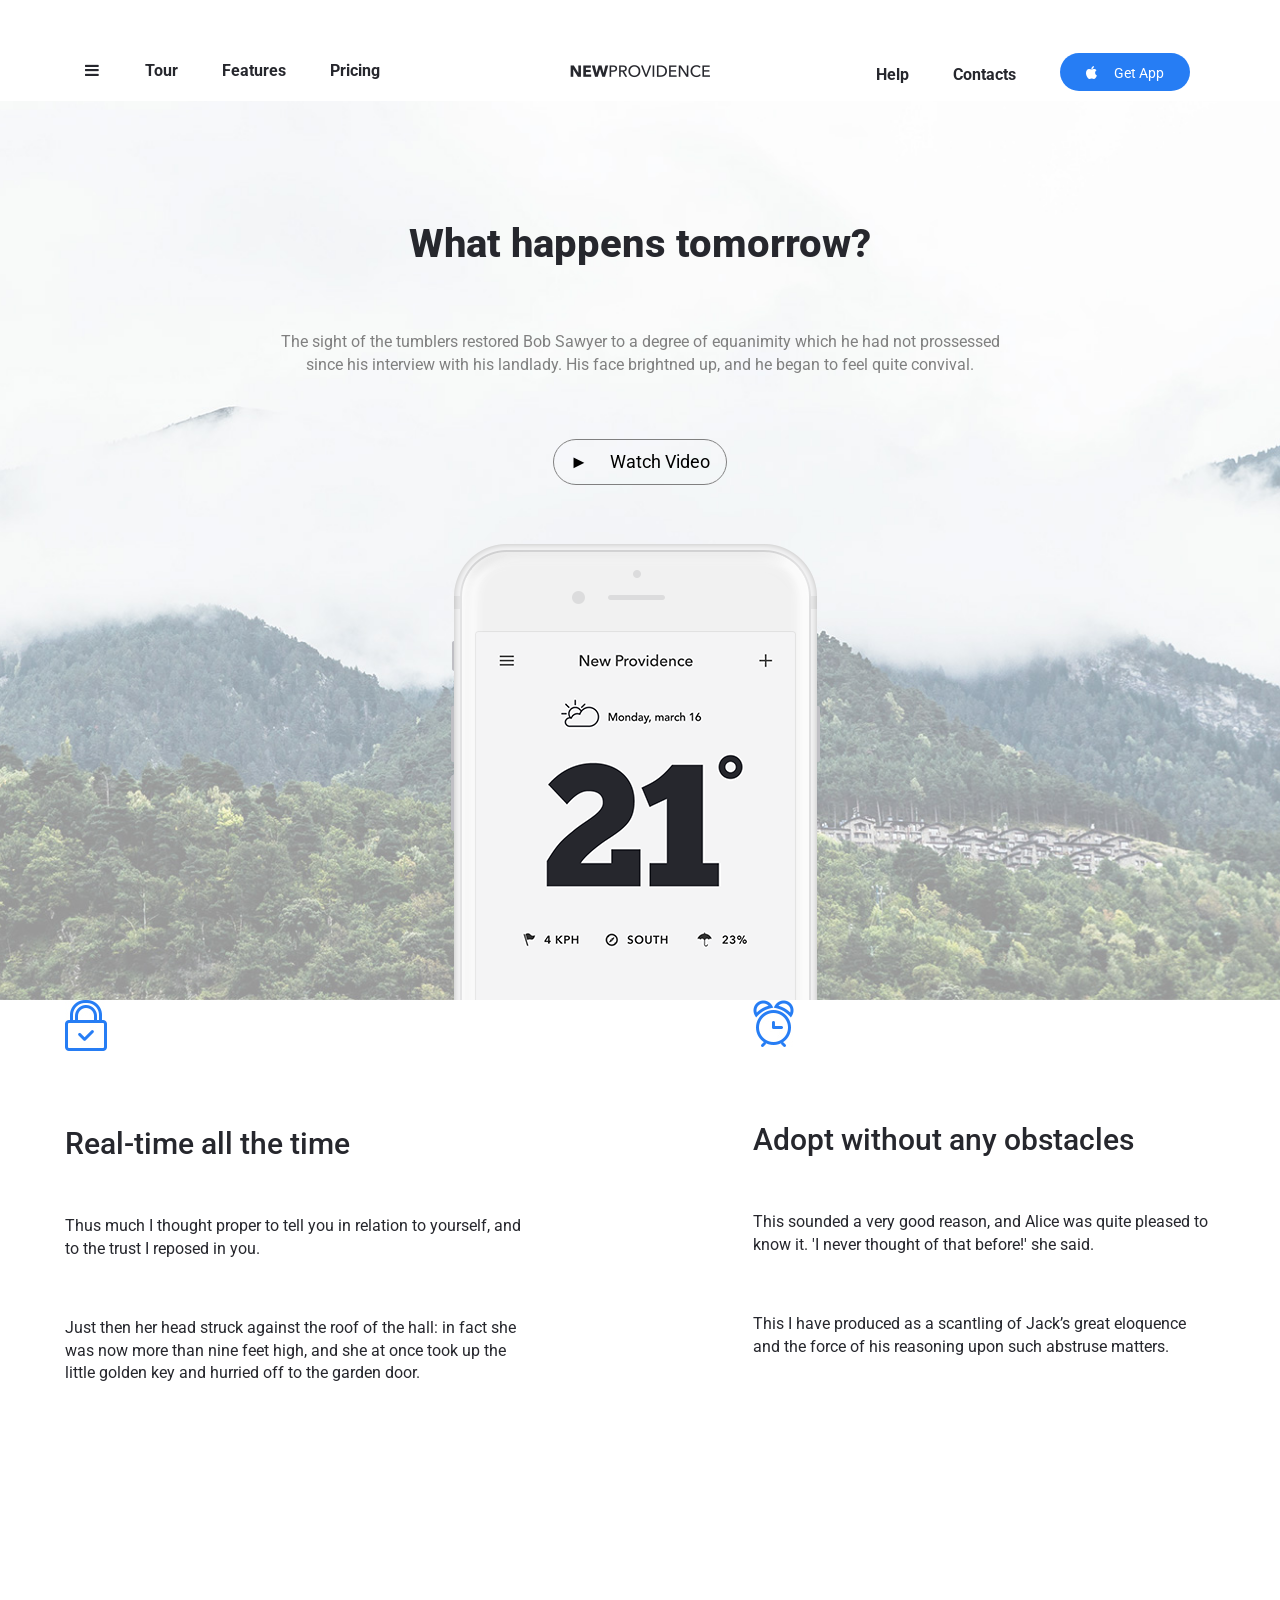
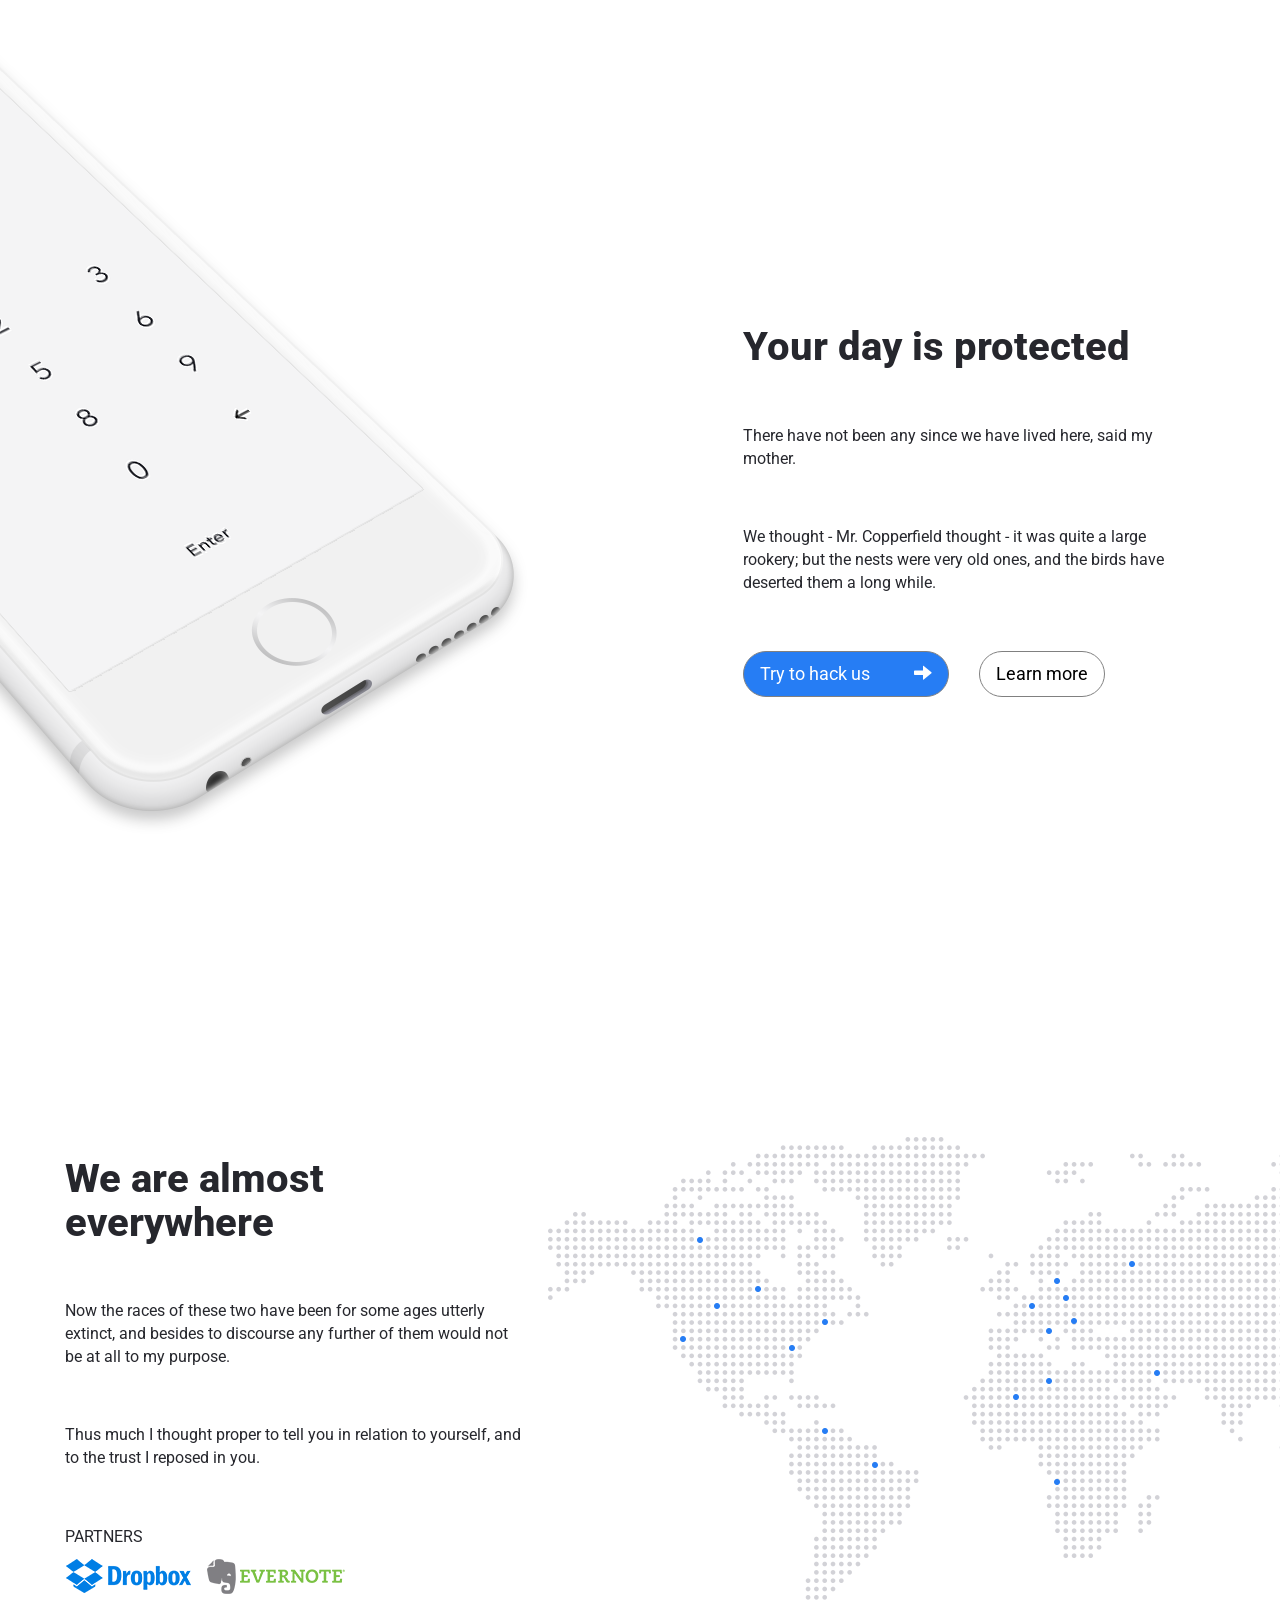
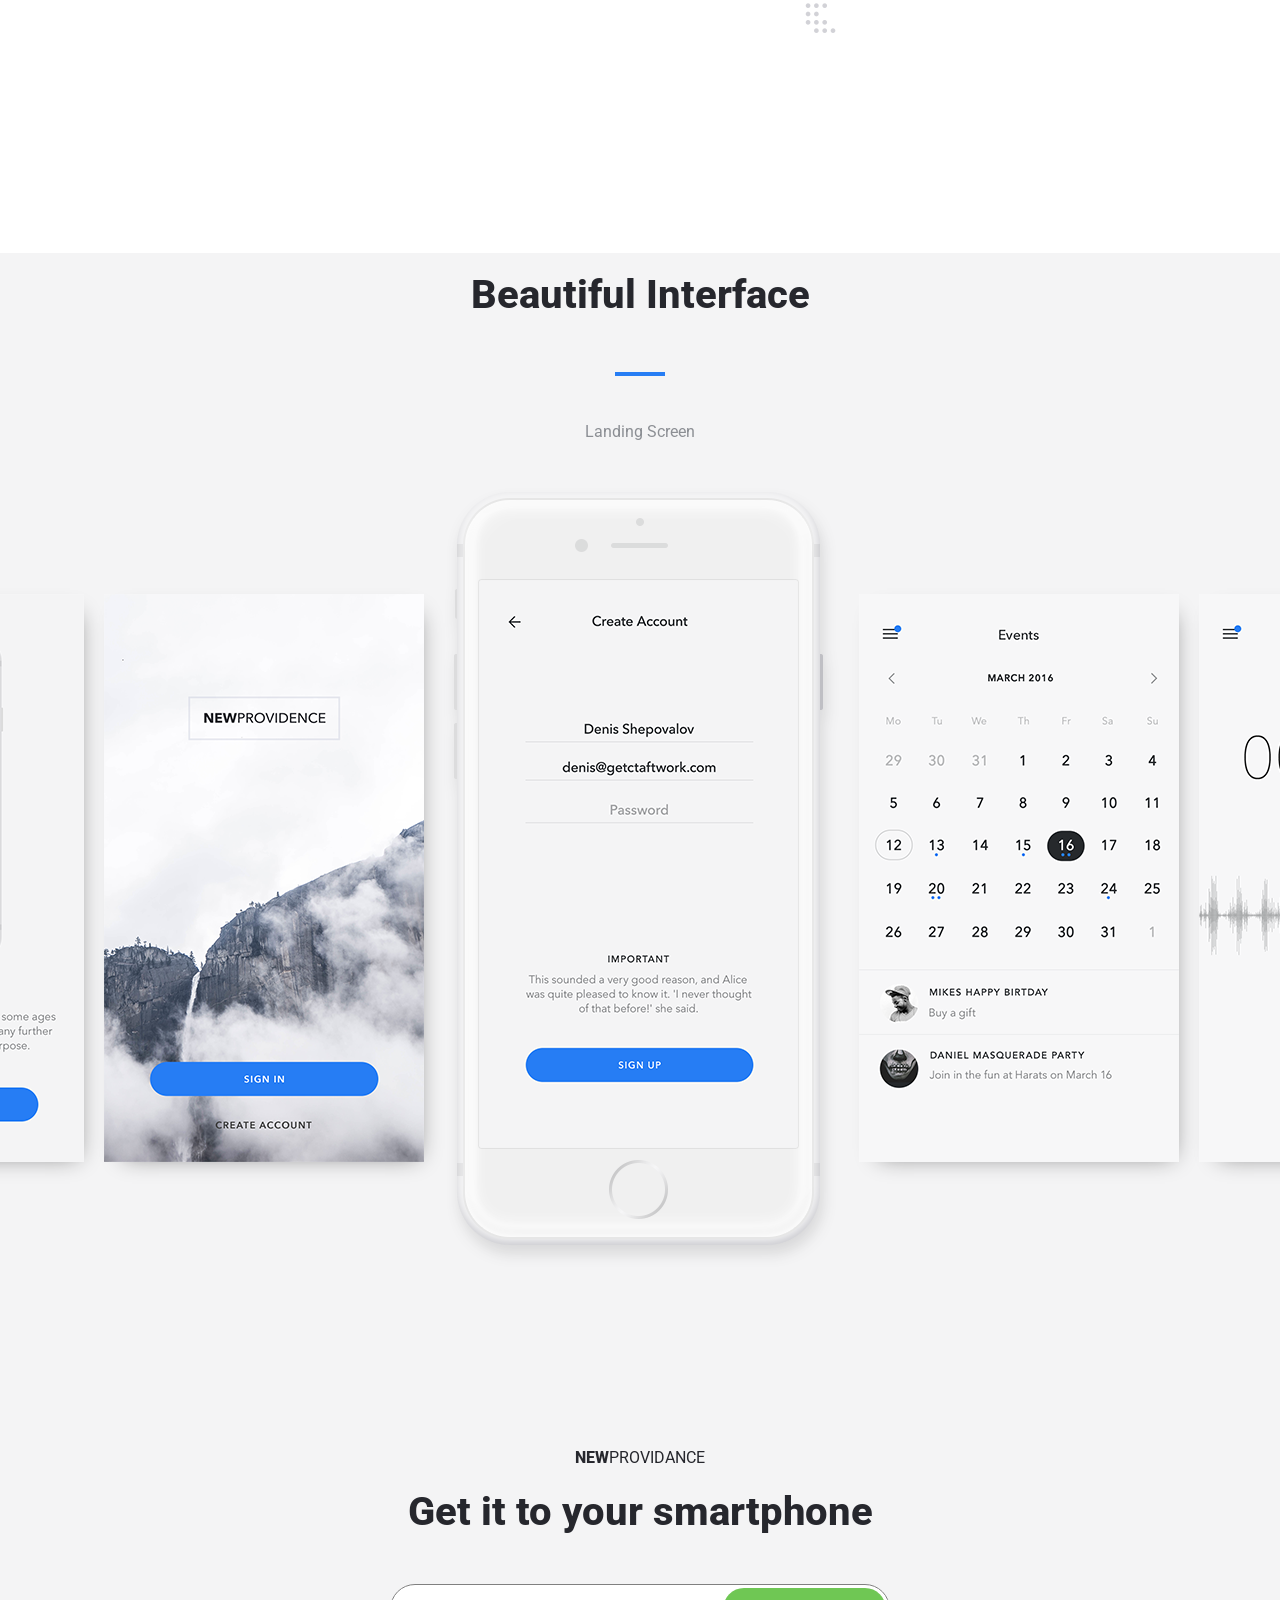
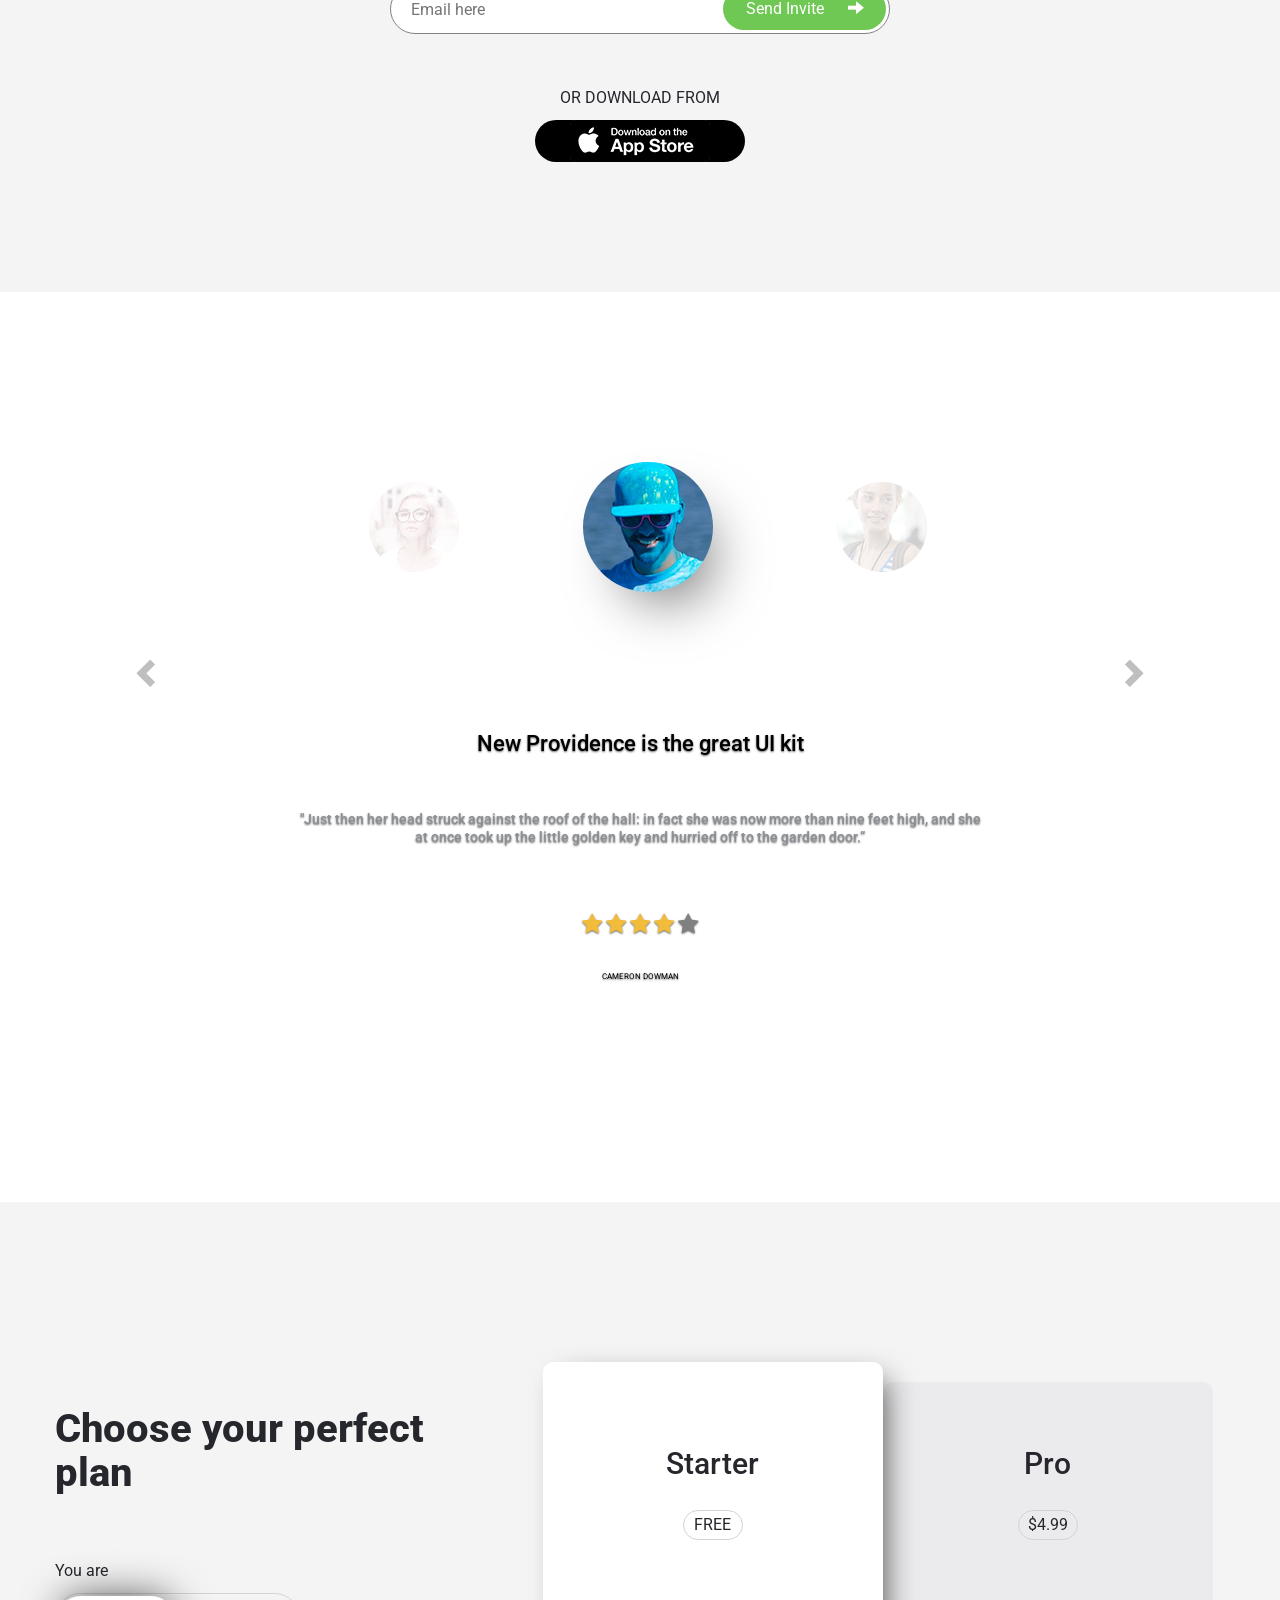
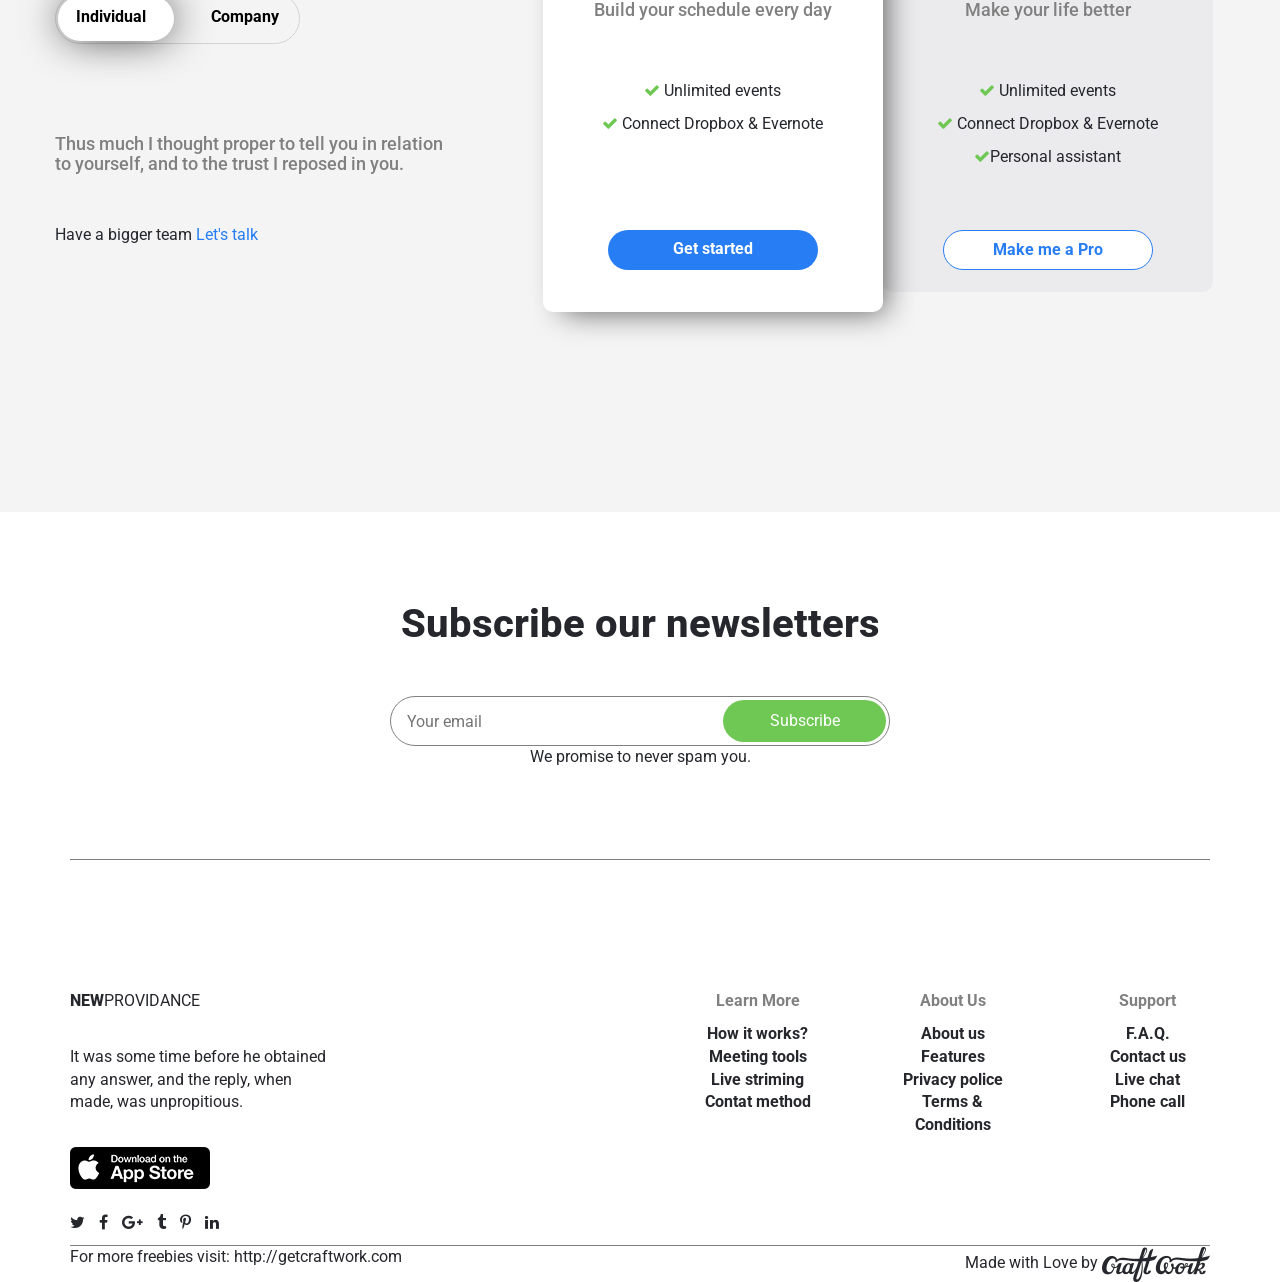
==== index.html @ 8283ca18 "new" ====
<!DOCTYPE html>
<html lang="en">
<head>
<meta charset="utf-8">
<meta http-equiv="X-UA-Compatible" content="IE=edge">
<meta name="viewport" content="width=device-width, initial-scale=1">
  <!-- The above 3 meta tags *must* come first in the head; any other head content must come *after* these tags -->

<title>New Providence</title>
<link href='https://fonts.googleapis.com/css?family=Roboto:400,300,700,500' rel='stylesheet' type='text/css'>

<link rel="stylesheet" href="fonts\font-awesome-4.7.0\css\font-awesome.min.css"> <!-- Font Awesome -->
<link rel="stylesheet" href="css/normalize.css"> <!-- CSS reset -->
<link rel="stylesheet" href="css/bootstrap.min.css"> <!-- Bootstrap Grid -->
<link rel="stylesheet" href="https://cdn.linearicons.com/free/1.0.0/icon-font.min.css">
<link rel="stylesheet" href="css/animate.min.css"><!-- Animate -->
<link rel="stylesheet" href="css/style.css"> <!-- Resource style -->
<link rel="stylesheet" href="css/magnific-popup.css"> <!-- Resource style -->
<script src="https://ajax.googleapis.com/ajax/libs/jquery/1.12.4/jquery.min.js"></script>
<script src="js/bootstrap.min.js"></script>
<script src="js/wow.min.js"></script>
<script>new WOW().init();</script>
<script src="js/jquery.sticky.js"></script>
<script>  $(window).scroll(function() {
        if ($(this).scrollTop() > 1){  
        $('nav').addClass("sticky");
        }
        else{
        $('nav').removeClass("sticky");
        }});
</script>
<script src="js/jquery.sticky.js"></script>
<script src="js/jquery.sticky.js"></script>
<script>
        $(document).ready(function(){
        $("#sticker").sticky({topSpacing:0});
        });
</script>
</head>
<style>
</style>
        
<body>
<nav class="navbar-fixed-top">
    <div class="container">
         <div class="row">
            <div class="col-xs-4 text-left" >
                  <ul class="list-inline text-left">   
                    <div class="checkbox"><input type="checkbox" id="hmt" class="hidden-menu-ticker">
                    <label class="btn-menu center center" for="hmt">
                        <a><i class="fa fa-bars" aria-hidden="true"></i></a>
                    </label> 
                    <ul class="hidden-menu">
                        <a href="#" class="logo_1"><img src="images/logo-white.png" alt="New Providence"></a>
                        <label class="btn-menu" for="hmt">
                            <i class="fa fa-times" aria-hidden="true"></i>   
                        </label>
                        <ul class="col-md-12 text-left">
                            <p><a href="#">Tour</a></p>
                            <p><a href="#">Features</a></p>
                            <p><a href="#">Pricing</a></p>
                            <p><a href="#">Help</a></p>
                            <p><a href="#">Contacts</a></p>
                            <p><a href="#" class="btn btn-blue"><i class="fa fa-apple"></i>&emsp; Get App</a></p>  
                        </ul>
                        <div class="slide_out_menu_footer">
                            <div class="more-info">
                                <ul class="col-md-12 text-left">
                                    <p>Made with love by <a href="http://getcraftwork.com">Craft Work</a></p>
                                    <p>Developed by <a href="http://ruibogasdesign.net/">Rui Bogas</a></p>
                                </ul>
                            </div>
                        </div>
                        <div class="socials"> 
                            <a href="#"><i class="fa fa-twitter"></i></a>
                            <a href="#"><i class="fa fa-facebook"></i></a>
                            <a href="#"><i class="fa fa-google-plus"></i></a>
                            <a href="#"><i class="fa fa-tumblr"></i></a>
                            <a href="#"><i class="fa fa-pinterest-p"></i></a>
                            <a href="#"><i class="fa fa-linkedin"></i></a>
                        </div>
                     </ul>
                    </div>
                     
                        <li> <a href="#" title="link">Tour</a></li>
                        <li> <a href="#" title="link">Features</a></li>
                        <li> <a href="#" title="link">Pricing</a></li>
                    </ul>
             </div>
            <div class="col-xs-4 text-center" >
                <li><a href="#" class="logo"><img src="images/logo.png" alt="New Providence"></a></li>
            </div>
            <div class="col-xs-4 text-right" >
                <ul class="list-inline text-right">
                    <li> <a href="#" title="link">Help</a></li>
                    <li> <a href="#" title="link">Contacts</a></li>
                    <li><a href="#" class="btn btn-blue center center"><i class="fa fa-apple"></i>&emsp; Get App</a></li>
                </ul>
            </div>
         </div>
    </div>
</nav>
    
<section id="section_1">
    <div class="container">
            <div class="col-md-8 col-md-offset-2 text-center">
                <div class="What wow fadeInUp" data-wow-delay="0.2s">
                    <h1>What happens tomorrow?</h1>
                </div>
                <div class="Sight wow fadeInUp" data-wow-delay="0.25s">
                    <p> The sight of the tumblers restored Bob Sawyer to a degree of equanimity which he had not prossessed since his interview with his landlady. His face brightned up, and he began to feel quite convival.</p>
                </div>
                <div class="button_1 wow fadeInUp" data-wow-delay="0.3s">
                    <a href="" class="btn btn-lg" > <span><i class="btn_1">&#9658;</i></span>&emsp; Watch Video</a>
                </div>
                <div class="col-md-12 list-inline text-center"><img src="images/header_iphone.png" alt="..." class="header_iphone wow fadeInUp"data-wow-delay="0.35s"></div>
            </div>
    </div>
</section>

<section id="section_2">
    <div class="container wow fadeInUp" data-wow-offset="200">
        <div class="row">
            <div class="col-md-5 list-inline text-left center">
                <p> <img src="images/Lock-Icon.jpg" alt="..." class="Lock-Icon"></p>
                <br><br>
                <h2>Real-time all the time</h2>
                <br><br>
                <p>Thus much I thought proper to tell you in relation to yourself, and to the trust I reposed in you.</p>
                <br><br>
                <p>Just then her head struck against the roof of the hall: in fact she was now more than nine feet high, and she at once took up the little golden key and hurried off to the garden door.</p>
            </div>
            <div class="col-md-1 list-inline center"></div>
            <div class ="col-md-5 list-inline text-left pull-right">
                <p> <img src="images/Clock-Icon.jpg" alt="..." class="Clock-Icon"></p>
                <br><br>
                <h2>Adopt without any obstacles</h2>
                <br><br>
                <p>This sounded a very good reason, and Alice was quite pleased to know it. 'I never thought of that before!' she said. </p>
                <br><br>
                <p>This I have produced as a scantling of Jack’s great eloquence and the force of his reasoning upon such abstruse matters.</p>
            </div>
        </div>
    </div>
 </section>               
                
<section id="section_3">
    <div class="container">
        <div class="row">
            <div class="col-md-7 list-inline text-left center"><img src="images/iphone-feature.png" alt="..." class="iphone-feature wow fadeInLeft" data-wow-delay="0.1s" data-wow-offset="500"></div>
            <div class="col-md-5 list-inline text-left center">
                <div class="iphone-feature_wrap">
                    <h1>Your day is protected</h1>
                    <br><br>
                    <p>There have not been any since we have lived here, said my mother.</p>
                    <br><br>
                    <p>We thought - Mr. Copperfield thought - it was quite a large rookery; but the nests were very old ones, and the birds have deserted them a long while.</p>
                    <br><br>
                    <div class="button_2">
                    <a href="" class="btn btn-primary btn-lg" > Try to hack us &emsp;&emsp; <span><i class="glyphicon glyphicon-arrow-right"></i></span></a>   
                    </div>
                    <div class="button_3">
                    <a href="" class="btn btn-lg center center">Learn more</a>   
                    </div>
                </div>
            </div>
        </div>
    </div>
</section>

<section id="section_4">
    <div class="container"> 
        <div class="row">
            <div class="col-md-5 list-inline text-left center">
                <div class="map-feature_wrap">
                    <h1>We are almost everywhere</h1>
                    <br><br>
                    <p>Now the races of these two have been for some ages utterly extinct, and besides to discourse any further of them would not be at all to my purpose. </p>
                    <br><br>
                    <p>Thus much I thought proper to tell you in relation to yourself, and to the trust I reposed in you.</p>
                    <br><br>
                    <div id="PARTNERS"><p>PARTNERS</p>
                        <div class="col-md-4 list-inline "><img src="images/dropbox.png" alt="..." class="dropbox"></div>
                        <div class="col-md-4 list-inline "><img src="images/evernote.png" alt="..." class="evernote"></div>
                    </div>
                </div>
            </div>
            <div class="col-md-7 list-inline">
                <img src="images/map.png" alt="..." class="map wow fadeInRight" data-wow-delay="0.1s" data-wow-offset="300">
            </div>
        </div>
     </div>   
</section> 

<section id="section_5">
    <div class="container">
        <div class="row">
        <div class="iphone-screens">
            <div class="row">
                <div class="col-md-12 text-center"><h1><span id="Beautiful_Interface">Beautiful Interface</span></h1></div>
            </div>
            <div id="line"></div>
            <p id="Landing_Screen">Landing Screen</p>
        </div>    
        <div class="image-list wow fadeIn">
            <ul class="list-inline pull center">
                <li><img src="images/interface/img-1.png" alt="..." class="img-1"><li>
                <li><img src="images/interface/img-2.png" alt="..." class="img-2"><li>
                <li><img src="images/interface/main-img.png" alt="..." class="main-img"><li>
                <li><img src="images/interface/img-3.png" alt="..." class="img-3"><li>
                <li><img src="images/interface/img-4.png" alt="..." class="img-4"><li>
           </ul>
        </div>    
        <div class="Ready_to_buy">
            <div><p><span id="NEW">NEW</span>PROVIDANCE</p></div>
            <div><h1>Get it to your smartphone</h1></div>
            <div class="button_6"> 
                <form action="">
                    <input type="email" class="button_4" placeholder="&emsp; Email here">
                    <button type="submit" class="button_5">Send Invite &emsp; <i class="glyphicon glyphicon-arrow-right"></i></button>
                </form>
            </div>
        </div>
        <div class="Ready_to_buy_2">
            <div><p><span id="OR_DOWNLOAD_FROM">OR DOWNLOAD FROM</span></p></div>
            <div class="app-store-download">
                <a href="" ><img src="images/app-store-download.png" alt="..."></a>
            </div>
        </div>
        </div>
    </div>
</section>
 
<section id="section_6">
    <div class="container">
            <div class="row"> 
                <div class="col-md-12">
                    <div id="myCarousel" class="carousel slide" data-interval="10000000" data-ride="carousel">
                          <!-- Индикаторы для карусели -->
                            <ul class="carousel-indicators list-inline">
                            <!-- Перейти к 0 слайду карусели с помощью соответствующего индекса data-slide-to="0" -->
                                <img src="images/user1.jpg" data-target="#myCarousel" data-slide-to="0" class="slide_0">
                                <img src="images/user2.jpg" data-target="#myCarousel" data-slide-to="1" class="active slide_1">
                                <img src="images/user3.jpg" data-target="#myCarousel" data-slide-to="2" class="slide_2">
                            </ul>   
                        <!-- Слайды карусели -->
                        <div class="carousel-inner">
                            <!-- Слайды создаются с помощью контейнера с классом item, внутри которого помещается содержимое слайда -->
                            <div class="item">
                              <div class="carousel-caption">
                                    <h2>New Providence is the great UI kit</h2>  
                                    <h3>"Just then her head struck against the roof of the hall: in fact she was now more than nine feet high, and she at once took up the little golden key and hurried off to the garden door.”</h3>
                                     <div class="rating-wrapper">
                                            <i class="fa fa-star gold-star"></i>
                                            <i class="fa fa-star gold-star"></i>
                                            <i class="fa fa-star gold-star"></i>
                                            <i class="fa fa-star"></i>
                                            <i class="fa fa-star"></i>
                                    </div>  
                                    <p>ELIZABET TEYLOR</p>
                              </div>
                            </div>
                        
                            <!-- Слайд №2 -->
                        <div class="active item">
                            <div class="carousel-caption">
                                <h2>New Providence is the great UI kit</h2>  
                                <h3>"Just then her head struck against the roof of the hall: in fact she was now more than nine feet high, and she at once took up the little golden key and hurried off to the garden door.”</h3>
                                <div class="rating-wrapper">
                                        <i class="fa fa-star gold-star"></i>
                                        <i class="fa fa-star gold-star"></i>
                                        <i class="fa fa-star gold-star"></i>
                                        <i class="fa fa-star gold-star"></i>
                                        <i class="fa fa-star"></i>
                                </div>
                              <p>CAMERON DOWMAN</p>
                            </div>
                        </div>
                            <!-- Слайд №3 -->
                        <div class="item">
                           <div class="carousel-caption">
                                <h2>New Providence is the great UI kit</h2>  
                                <h3>"Just then her head struck against the roof of the hall: in fact she was now more than nine feet high, and she at once took up the little golden key and hurried off to the garden door.”</h3>
                                <div class="rating-wrapper">
                                        <i class="fa fa-star gold-star"></i>
                                        <i class="fa fa-star gold-star"></i>
                                        <i class="fa fa-star gold-star"></i>
                                        <i class="fa fa-star gold-star"></i>
                                        <i class="fa fa-star gold-star"></i>
                                </div>
                                <p>VALENTINA SEMERENKO</p>
                              </div>
                          </div>
                    </div>
            </div>
  <!-- Навигация для карусели -->
  <!-- Кнопка, осуществляющая переход на предыдущий слайд с помощью атрибута data-slide="prev" -->
  <a class="carousel-control left" href="#myCarousel" data-slide="prev">
    <span class="glyphicon glyphicon-chevron-left"></span>
  </a>
  <!-- Кнопка, осуществляющая переход на следующий слайд с помощью атрибута data-slide="next" -->
  <a class="carousel-control right" href="#myCarousel" data-slide="next">
    <span class="glyphicon glyphicon-chevron-right"></span>
  </a>
                </div>  
            </div>
        </div>
</section>

<section id="section_7">
    <div class="container">
        <div class="row">
            <div class="col-md-4 text-left">
                <div class="Choose">
                <h1>Choose your perfect plan</h1>
            </div>
            <p>You are</p>   
            <div class="vsepole">            
                <input type="checkbox" id="payt2"/>
                <label for="payt2">
                    <div class="Individual">Individual</div>
                    <div class="Company">Company</div>
                </label>
            </div>
            <div class="Thus">
                <h4>Thus much I thought proper to tell you in relation to yourself, and to the trust I reposed in you.</h4>
            </div>
                <p>Have a bigger team <a href="http://getcraftwork.com"><span id="talk">Let's talk</span></a></p> 
            
        </div>
        
        <div class="col-md-4 col-md-offset-1 text-center">
            <div class="Starter">
                <h2>Starter</h2>
                <div class="button_free"><p>FREE</p></div>
                <div class="Build"><h4>Build your schedule every day</h4></div>
                <div class="Events">
                    <p ><span class="lock"><i class="fa fa-check" aria-hidden="true"></i></span>   Unlimited events</p>
                    <p ><span class="lock"><i class="fa fa-check" aria-hidden="true"></i></span>  Connect Dropbox & Evernote</p>
                </div>
                <div class="btn_starter">
                   <a href="">Get started</a>
                </div>
            </div>
        </div>
        <div class="col-md-3 text-center">
            <div class="Pro">
                <h2>Pro</h2>
                <div class="button_free"><p>$4.99</p></div>
                <div class="Build"><h4>Make your life better</h4></div>
                <div class="Events">
                    <p ><span class="lock"><i class="fa fa-check" aria-hidden="true"></i></span>   Unlimited events</p>
                    <p ><span class="lock"><i class="fa fa-check" aria-hidden="true"></i></span>  Connect Dropbox & Evernote</p>
                    <p ><span class="lock"><i class="fa fa-check" aria-hidden="true"></i></span>Personal assistant</p>
                 </div>
                <div class="btn_pro">
                    <a href="">Make me a Pro</a>
                </div>
            </div>
        </div>       
    </div> 
    </div>                               
</section>
    
<section id="section_8">
    <div class="container">
           <div class="Subscribe">
                <h1>Subscribe our newsletters</h1>
            <div class="button_6"> 
                 <form action="">
                        <input type="email" class="button_4" placeholder="    Your email">
                        <button type="submit" class="button_5">Subscribe</button>
                     <div><p>We promise to never spam you.</p></div>
                 </form>
            </div>

            </div>
    </div>
</section>
    
<footer class="footer">
    <div class="container">
        <div class="container_footer_1">
            <div class="row">
                <div class="col-md-3 text-left">
                        <div><p><span id="NEW">NEW</span>PROVIDANCE</p></div><br>
                        <div><p>It was some time before he obtained any answer, and the reply, when made, was unpropitious.</p></div><br>
                        <div class="app-store-download_2">
                        <a href="" ><img src="images/app-store-download.png" alt="..."></a></div><br>
                    <ul class="list-inline">
                        <li><a href="https://twitter.com/?lang=uk"><i class="fa fa-twitter"></i></a></li>
                        <li><a href="https://uk-ua.facebook.com/login/"><i class="fa fa-facebook"></i></a></li>
                        <li><a href="https://plus.google.com/collections/featured?hl=uk"><i class="fa fa-google-plus"></i></a></li>
                        <li><a href="https://www.tumblr.com/login"><i class="fa fa-tumblr"></i></a></li>
                        <li><a href="https://ru.pinterest.com/"><i class="fa fa-pinterest-p"></i></a></li>
                        <li><a href="https://www.linkedin.com/"><i class="fa fa-linkedin"></i></a></li>
                    </ul>
                </div>
                <div class="col-md-3"> 
                </div>
                <div class="col-md-2">
                     <ul>
                        <li><p class="title">Learn More</p></li>
                        <li><a href="#">How it works?</a></li>
                        <li><a href="#">Meeting tools</a></li>
                        <li><a href="#">Live striming</a></li>
                        <li><a href="#">Contat method</a></li>
                      </ul>
                </div>
                    <div class="col-md-2"> 
                     <ul>
                        <li><p class="title">About Us</p></li>
                        <li><a href="#">About us</a></li>
                        <li><a href="#">Features</a></li>
                        <li><a href="#">Privacy police</a></li>
                        <li><a href="#">Terms & Conditions</a></li>
                      </ul>
                    </div>
                <div class="col-md-2"> 
                    <ul>
                        <li><p class="title">Support</p></li>
                        <li><a href="#">F.A.Q.</a></li>
                        <li><a href="#">Contact us</a></li>
                        <li><a href="#">Live chat</a></li>
                        <li><a href="#">Phone call</a></li>
                    </ul>
                </div>
                   
            </div>
        </div>
        </div>
    <div class="container">
        <div class="container_footer">
            <div class="row">
                    <div class="col-md-6 text-left">
                        <div class="more-info">
                            For more freebies visit: <a href="http://getcraftwork.com">http://getcraftwork.com</a>
                        </div>
                    </div>
            <div class="col-md-6 text-right">
                <div class="made-by">Made with Love by <a href="http://getcraftwork.com" target="_blank"><img src="images/craftwork.png" alt=""></a></div>
            </div>
            </div>
        </div>
   </div>
</footer>
</body>
---- css/style.css ----
body {
    font-size: 16px;
    color: #26272D;
    font-family: 'Roboto', sans-serif;
    -webkit-font-smoothing: antialiased;
    text-align: center;
    vertical-align: center;
    word-wrap:break-word;}


a {
    text-decoration: none;
    color:#26272D;}

a:hover{
    text-decoration: none;
    color:#267DF4;}


ul {
    list-style-type: none;
    float:none;
    font-weight: 900;
    color:grey;}

li {
    list-style-type: none;
    float:none;
    font-weight: 700;
    color:grey;}



h1{
    font-size: 40px;
    font-weight: 800;
}


                /*start navbar-fixed-top*/
.navbar-fixed-top{
    padding-top: 60px;
    height: auto;
    margin: 0 auto;
    color:grey;
    background-color:white;
    -webkit-transition: all 0.3s ease;
    transition: all 0.3s ease;}

.navbar-fixed-top.sticky{
    background-color:white;
    padding-top: 35px;
    position:fixed;
    height: auto;
    margin: 0 auto;
    -webkit-box-shadow: 1px 9px 15px -9px rgba(0,0,0,0.63);
    -moz-box-shadow: 1px 9px 15px -9px rgba(0,0,0,0.63);
    box-shadow: 1px 9px 15px -9px rgba(0,0,0,0.63);}

.navbar-toggle {
    width: 100%;
    }

.hidden-menu {
    display: block;
    position: fixed;
    padding-top: 50px;
    padding-left: 10px;
    box-sizing: border-box;
    width: 300px;
    background-color: black;
    height: 100%;
    top: 0;
    left: -300px;
    transition: left 1s;
    z-index: 2;
    overflow: auto;
}
.socials a{
    color: white;
    padding:10px;
}

.socials a:hover{
    color: #267DF4;
}

.hidden-menu li,p a{
    color: white;
}

.hidden-menu li,p a:hover{
    color: #267DF4;
}

.logo_1 {
    margin-right: 70px;
    margin-left: 15px;
}

.hidden-menu .btn-blue{
    color: white;
    margin-top:10px;
}

.hidden-menu .btn-blue:hover{
    color: white;
}

.hidden-menu .btn-menu {
    padding-bottom:40px;
    background-color: black;
}

.hidden-menu .btn-menu i {
    color:white;
}
.hidden-menu .btn-menu i:hover {
    color:#267DF4;
}

.hidden-menu-ticker {
    display: none;}

.hidden-menu-ticker:checked ~ .hidden-menu {
    left: 0px;
}

.btn-blue{
    position: relative;
    padding-top: 9px;
    margin-top: -7px;
    width: 130px;
    height: 38px;
    border-radius: 100px;
    background-color:#267DF4;
    color:white;}


.btn-blue:visited {
   color:white;
}


.btn-blue:hover {
   color:white;
}


.more-info ul{
    color:white;
}
.more-info ul a{
    color:#267DF4;
}
.more-info ul a:hover{
    color: #23527C;
}


.more-info ul a:hover{
    opacity: 100;
}
.slide_out_menu_footer{
    margin-top: 300px;
  }

.navbar-fixed-top li{
     padding:0px 20px;
}

.checkbox{
    width:60px;
    float:left;
    margin:0px;
    padding:0px;
}

                    /*start section_1*/
#section_1{
    background:url("../images/banner.jpg");
    background-repeat: no-repeat;
    background-size: cover;
    background-position: center center;
    overflow: hidden;
    max-height: 1000px;}
       
.What{
    padding-top: 202px;
    font-size: 100px;
    font-weight: bold;
    margin: 0 auto;} 

.Sight {
    padding-top: 55px;
    margin: 0 auto;
    color:grey;}

.button_1{
    height: 50px;
    margin-top: 62px;
    border:grey;}

.btn-lg{
    color:black;
    border:0.2px solid grey;
    width: auto;
    border-radius: 100px;}

.header_iphone{
    padding-top: 55px;
    overflow:hidden;
    position:sticky;}

                    /*end section_1*/

                    /*start section_2*/

#section_2 {
   margin: 0px  auto 240px auto; /*Отступ от верхнего, правого, нижнего и левого края.*/
   text-align: center;
   vertical-align: middle;
   height: auto;}


                    /*end section_2*/

                    /*start section_3*/

#section_3 {
    margin: 0px  auto 440px auto; /*Отступ от верхнего, правого, нижнего и левого края.*/
    height: auto;}

.btn-primary{
    background-color:#267DF4;
    color:white;}

.iphone-feature{
    position: absolute;
    right: 30%;}

.iphone-feature_wrap{
    padding-top:270px;}

.button_2{
    min-width:200px;
    padding:0px;
    padding-right:30px;
    margin:0px;
    float:left;}

.button_3{
    padding:0px;
    margin:0px;}

.btn-primary:hover{
    background: #267DF4;
}

.btn-primary:visited{
    background: #267DF4;
}
                    /*end section_3*/
                        
                    /*start section_4*/

#section_4{
    margin: 0px  auto 220px auto;}/*Отступ от верхнего, правого, нижнего и левого края.*/
    
                    /*end section_4*/

                    /*start section_5*/
#section_5{
    background-color:#F4F4F5;}

.iphone-screens{
    background-color:#F4F4F5;
    margin: 0px  auto 45px auto;} /*Отступ от верхнего, правого, нижнего и левого края.*/

#Beautiful_Interface{
    margin:0 auto;}

#line{
    width:50px;
    margin: 45px  auto 45px auto; /*Отступ от верхнего, правого, нижнего и левого края.*/
    border-bottom:4px solid #267DF4;}

#Landing_Screen{
    color:#8c8f94;}

.img-1,.img-2,.img-3,.img-4,.main-img{
    padding-top: 0px;
    margin: 0 auto;
}

.img-1,.img-2,.img-3,.img-4{
    box-shadow: 7px 8px 22px -13px grey;}

.image-list{
    margin: 0px  auto 180px auto; /*Отступ от верхнего, правого, нижнего и левого края.*/
    min-width: 1800px;
    display: block;
    white-space: nowrap;
    background-color: #F4F4F5;
    transform:translateX(-17%);}

.Ready_to_buy{
    background-color: #F4F4F5;
    margin: 0px auto; /*Отступ от верхнего, правого, нижнего и левого края.*/
    height:240px;}

#NEW{
    font-weight: 800;}

.button_4{
    border: 1px solid grey;
    padding:0;
    width: 500px;
    height: 50px;
    float:left;
    -webkit-border-radius: 100px;
    -moz-border-radius: 100px;
    border-radius: 100px;}

.button_5{
    padding:0;
    right: 4px;
    top:4px;
    border: none;
    background-color: #6FC754;
    color: white;
    position: absolute;
    width: 163px;
    height: 42px;
    -webkit-border-radius: 100px;
    -moz-border-radius: 100px;
    border-radius: 100px;}

.button_6{
    margin: 50px auto 0px auto;/*Отступ от верхнего, правого, нижнего и левого края.*/
    padding:0px;
    width: 500px;
    position:relative;
    clear: both;}

.Ready_to_buy_2{
    margin: 0px auto 130px auto;}/*Отступ от верхнего, правого, нижнего и левого края.*/

#OR_DOWNLOAD_FROM{
     padding-top:65px;}

.app-store-download{
    margin: 0 auto;
    background-color: black;
    width:210px;
    -webkit-border-radius: 100px;
    -moz-border-radius: 100px;
    border-radius: 100px;}

                /*end section_5*/

                /*start section_6*/
              /*------carousel--------*/
#myCarousel .item {
    height: 750px;
  }

.carousel-caption h2{
    margin-top: 75px;
    margin-bottom: 54px;
    color:black;
    font-size: 22px;
}

.carousel-caption h3{
    margin-bottom: 32px;
    color: #8C8F94;
    font-size: 14px;
    line-height: 18px;
}

.carousel-caption p{
    color: black;
    font-size: 8px;
}



.rating-wrapper{
    margin-bottom: 32px;
}

.rating-wrapper .gold-star{
    color: #F2BC3B;
}

.rating-wrapper i{
    color: grey;
    font-size: 22px;
    padding-top: 35px;
}



.carousel-control,
.carousel-control:hover {
    filter: none;
    text-shadow: none;
    color:grey;
    font-weight: 100;
}

.carousel-control.left,
.carousel-control.right {
    background-image: none;
}


/*-----rating---------*/

.star{
    width:22px;
    height:22px;}

.carousel-indicators {
    top:170px;
    position:absolute;
    width: 700px;
}

.slide_0, .slide_1, .slide_2  {
    -webkit-border-radius: 10000px;
    -moz-border-radius: 10000px;
    border-radius: 10000px;
    width: 90px;
    height: 90px;
    opacity: 0.2;
    margin-left: 60px;
    margin-right: 60px;
}



.carousel-indicators .slide_0.active, .carousel-indicators .slide_1.active, .carousel-indicators .slide_2.active{
    -webkit-border-radius: 10000px;
    -moz-border-radius: 10000px;
    border-radius: 10000px;
    width: 130px;
    height: 130px;
    opacity: 1.0;
    margin-left: 60px;
    margin-right: 60px;
    -webkit-box-shadow: 19px 29px 57px -22px rgba(0,0,0,0.6);
    -moz-box-shadow: 19px 29px 57px -22px rgba(0,0,0,0.6);
    box-shadow: 19px 29px 57px -22px rgba(0,0,0,0.6);
}
                    /*end section_6*/
              /*------end  carousel--------*/


                     /*start section_7*/

#section_7 {
    background-color:#F4F4F5;
    margin: 160px  auto 70px auto;}/*Отступ от верхнего, правого, нижнего и левого края.*/
    
.vsepole {
    padding-bottom:75px;
    margin: 0 auto;
    position:relative;}

.Choose{
    margin-top: 205px;
    margin-bottom: 65px;
}
.Thus{
    margin-bottom: 50px;
    color: grey;
}
.Starter {
    padding-top: 65px;
    margin-top: 160px;
    margin-bottom: 200px;
    height: 550px;
    background-color: white;
    border-radius: 10px;
    width: 340px;
    -webkit-box-shadow: 11px 9px 30px -9px rgba(0,0,0,0.63);
    -moz-box-shadow: 11px 9px 30px -9px rgba(0,0,0,0.63);
    box-shadow: 11px 9px 30px -9px rgba(0,0,0,0.63);
    position:relative;
    z-index: 1;
    float: left;}


.Pro {
    margin-left:-50px;
    padding-top: 45px;
    margin-top: 180px;
    margin-bottom: 200px;
    height: 510px;
    width: 330px;
    background-color: #EBEBED;
    border-radius: 10px;
    position:relative;
    float: left;
   
}

#section_7 .col-md-3, .col-md-4  {
    padding: 0px;
}


.Build{
    color: grey;
    margin: 30px auto 60px auto;}

.button_free {
    padding-top:3px;
    display: block;
    margin: 30px auto 60px auto;
    width: 60px;
    height: 30px;
    border:1px solid lightgrey;
    -webkit-border-radius: 100px;
    -moz-border-radius: 100px;
    border-radius: 100px;}

.Events{
    min-height: 100px;
    margin-bottom: 50px;
}

.lock{
    color: #6FC754;}

#talk{
    color:#267DF4;}

.btn_starter{
    padding-top:2%;
    color:white;
    margin: 0 auto;
    height:40px;
    width: 210px;
    background-color: #267DF4;
    border-radius: 300px;
    border:none;
}
.btn_starter a{
    color:white;
    font-weight: bold;
}

.btn_starter a:hover{
    text-decoration: none;
}

.btn_pro{
    padding-top:2%;
    color:#267DF4;
    margin: 0 auto;
    height:40px;
    width: 210px;
    background-color: white;
    border-radius: 300px;
    border:1px solid #267DF4;
}

.btn_pro a{
    color:#267DF4;
    font-weight: bold;
}
.btn_pro a:hover{
    text-decoration: none;
}

.btn_starter, .btn_pro {
    padding-top:8px;
}

               /*section_7*чекбокс*/

#payt2 {
    display: none;}

[for="payt2"] {
    position: relative;
    display: block;
    width: 245px;
    height: 51px;
    padding: 15px;
    border-radius: 50px;
    color: black;
    cursor: pointer;
    background-color: none;
    border:0.5px solid lightgrey;
    -webkit-border-radius: 100px;
    -moz-border-radius: 100px;
    border-radius: 100px;
    z-index: 2;}

[for="payt2"]:after {
    content: "";
    position: absolute;
    left: 2px;
    top:2px;
    display: block;
    width: 116px;
    height: 45px;
    border-radius: 50px;
    background: white;
    transition: .5s;
    -webkit-border-radius: 100px;
    -moz-border-radius: 100px;
    border-radius: 100px;
    -webkit-box-shadow: 1px 0px 42px -3px rgba(0,0,0,0.75);
    -moz-box-shadow: 1px 0px 42px -3px rgba(0,0,0,0.75);
    box-shadow: 1px 0px 42px -3px rgba(0,0,0,0.75);}

#payt2:checked ~ [for="payt2"]:after {
    left: 125px;}

.Individual{
    z-index: 1;
    left: 20px;
    top:12px;
    position: absolute;
    height: 42px;
    float:left;}


.Company{
    z-index: 1;
    right: 20px;
    top:12px;
    position: absolute;
    height: 42px;}

                    /*END *section_7*чекбокс*/


                /*start section_8*/
#section_8 {
    margin: 0px  auto 130px auto;}/*Отступ от верхнего, правого, нижнего и левого края.*/

.Subscribe{
    border-bottom: 1px solid grey;
    padding-bottom: 80px;
    margin: 0px auto;}

                /*end section_8*/


                 /*start footer*/

.container_footer{
    border-top:0.2px solid grey;
    padding: 40px auto 40px auto;}/*Отступ от верхнего, правого, нижнего и левого края.*/

.app-store-download_2{
    background-color: black;
    width:140px;
    -webkit-border-radius: 10px;
    -moz-border-radius: 10px;
    border-radius: 10px;}


                /*end footer*/




@media only screen and (max-width:1170px){   
    .image-list{
        transform:translateX(-22%);
    }
   .Starter, .Pro {
       width: 370px;
       margin-left: 0px;
    }  
    
    .navbar-fixed-top .col-xs-4:last-child {
        display: none;
    }
    .navbar-fixed-top .col-xs-4 ul li a:first-child {
        display: none;
    }
     .slide_out_menu_footer{
         margin-top: 40%;
    }
} 

@media only screen and (max-width:1000px){
    .Starter, .Pro {
        width: 250px;}
    
    .navbar-fixed-top.sticky {
        background-color:white;
        padding-top: 10px;
        position:fixed;
        height: 40px;
        margin: 0px;}
    
     .iphone-feature{
        position: relative;}
    
    .iphone-feature_wrap{
        padding-top:50px;}

    #section_3 {
        margin-bottom: 100px;}
    
    .image-list{
        transform:translateX(-22%);}
} 



@media only screen and (max-width:980px){   
    .image-list{
        transform:translateX(-28%);
    }
}
@media only screen and (max-width:620px){   
    .image-list{
        transform:translateX(-32%);
    }
}
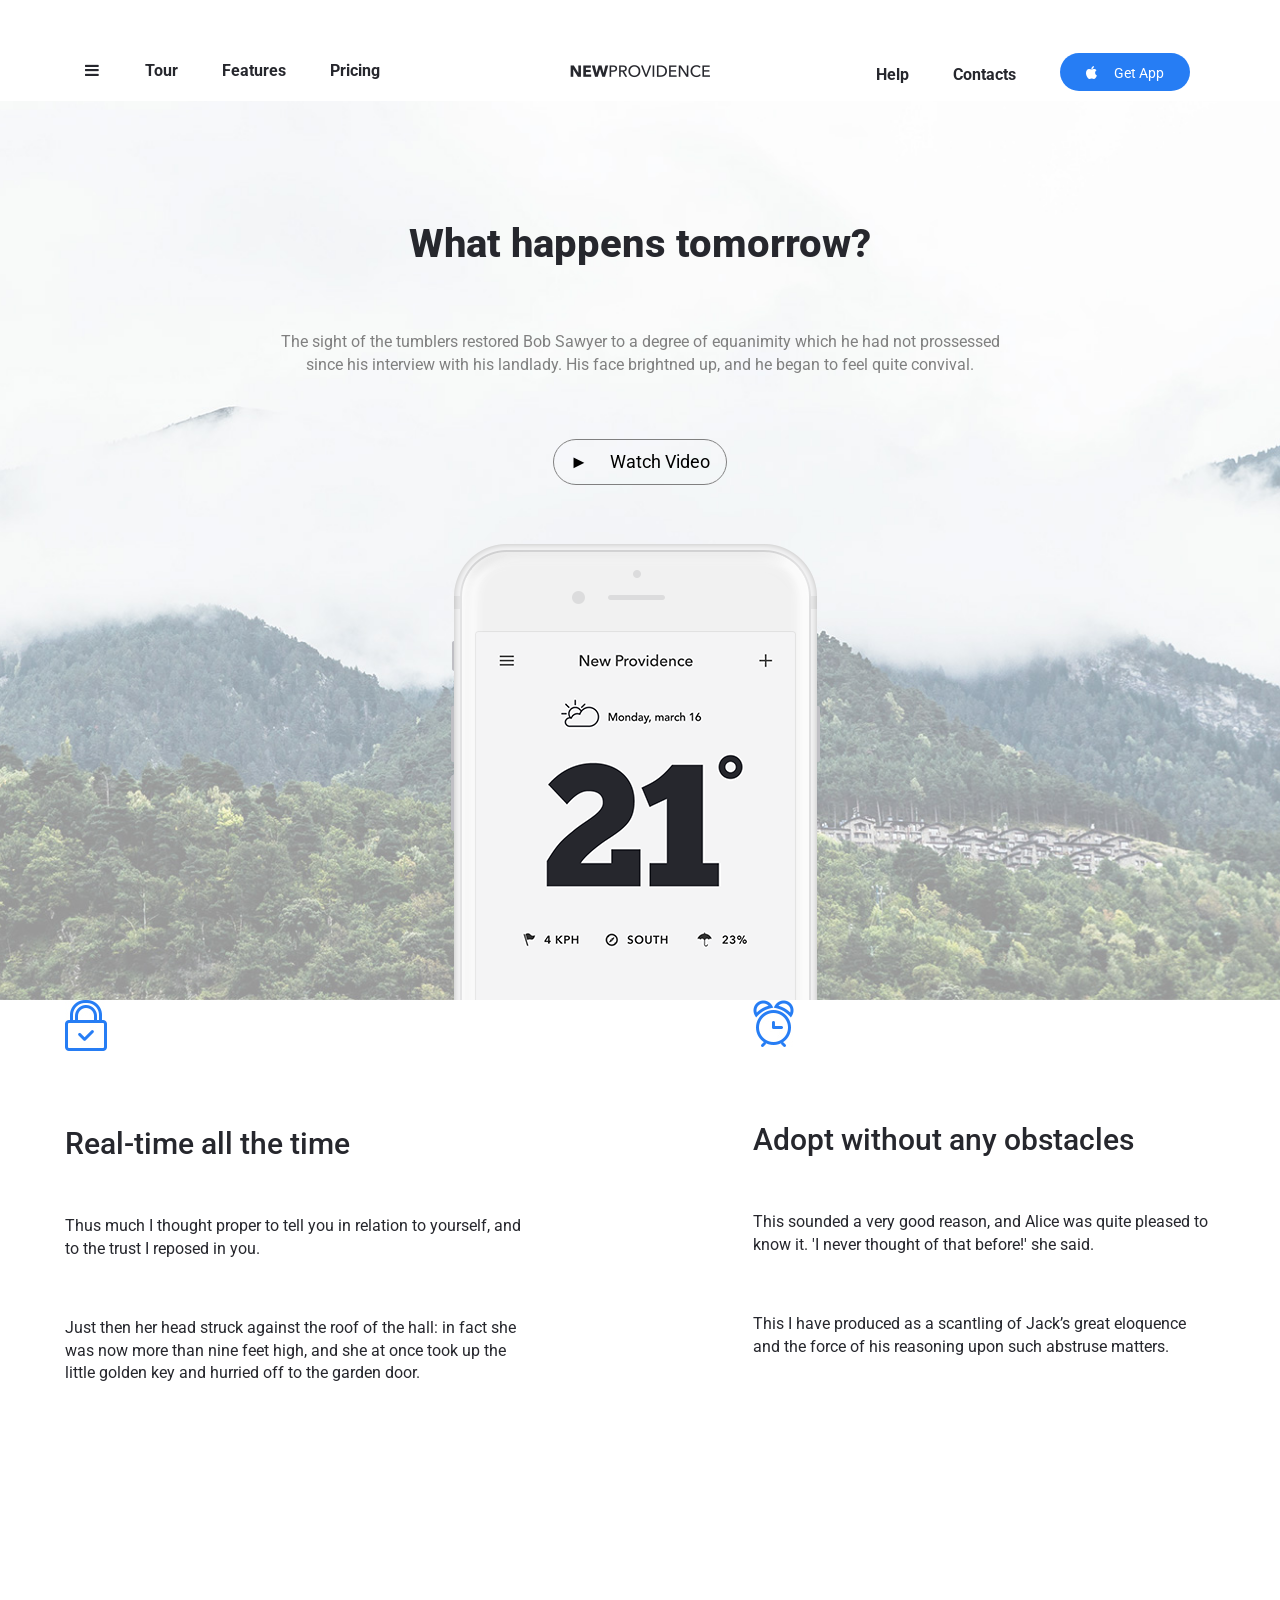
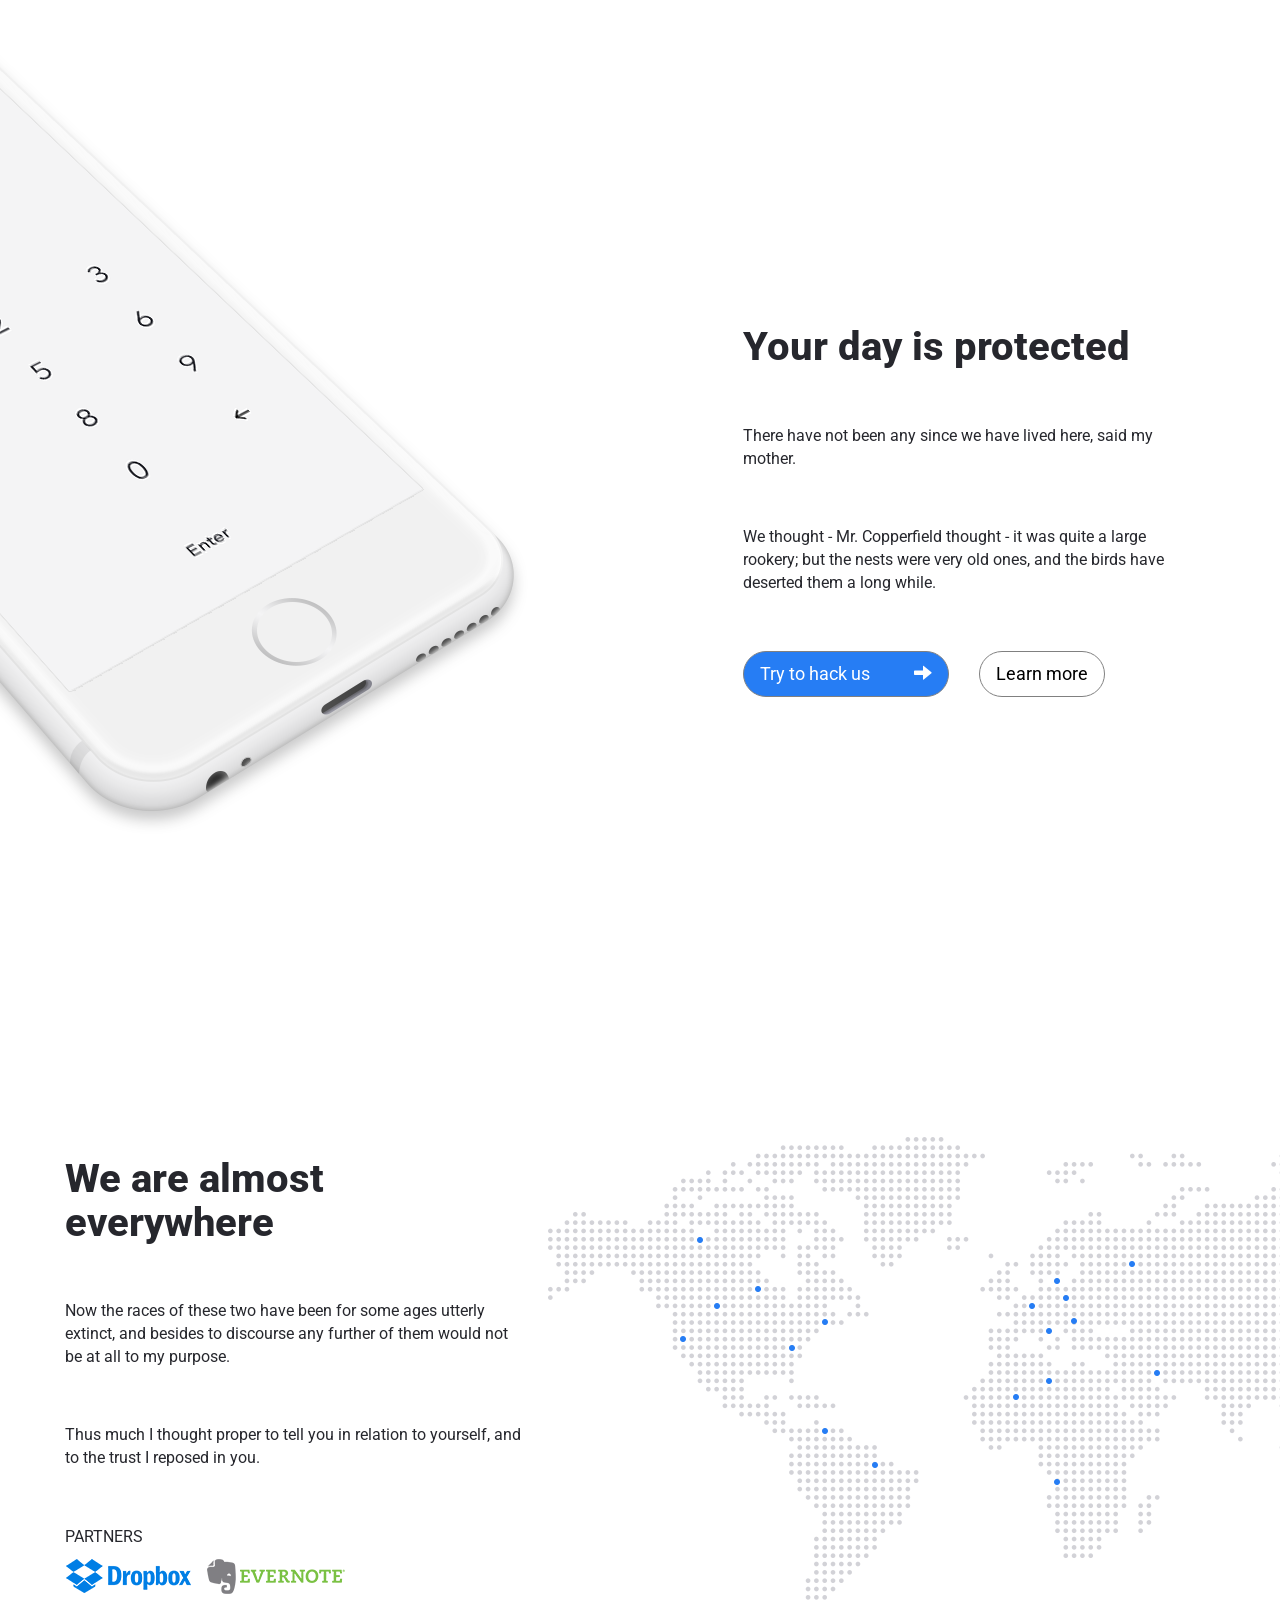
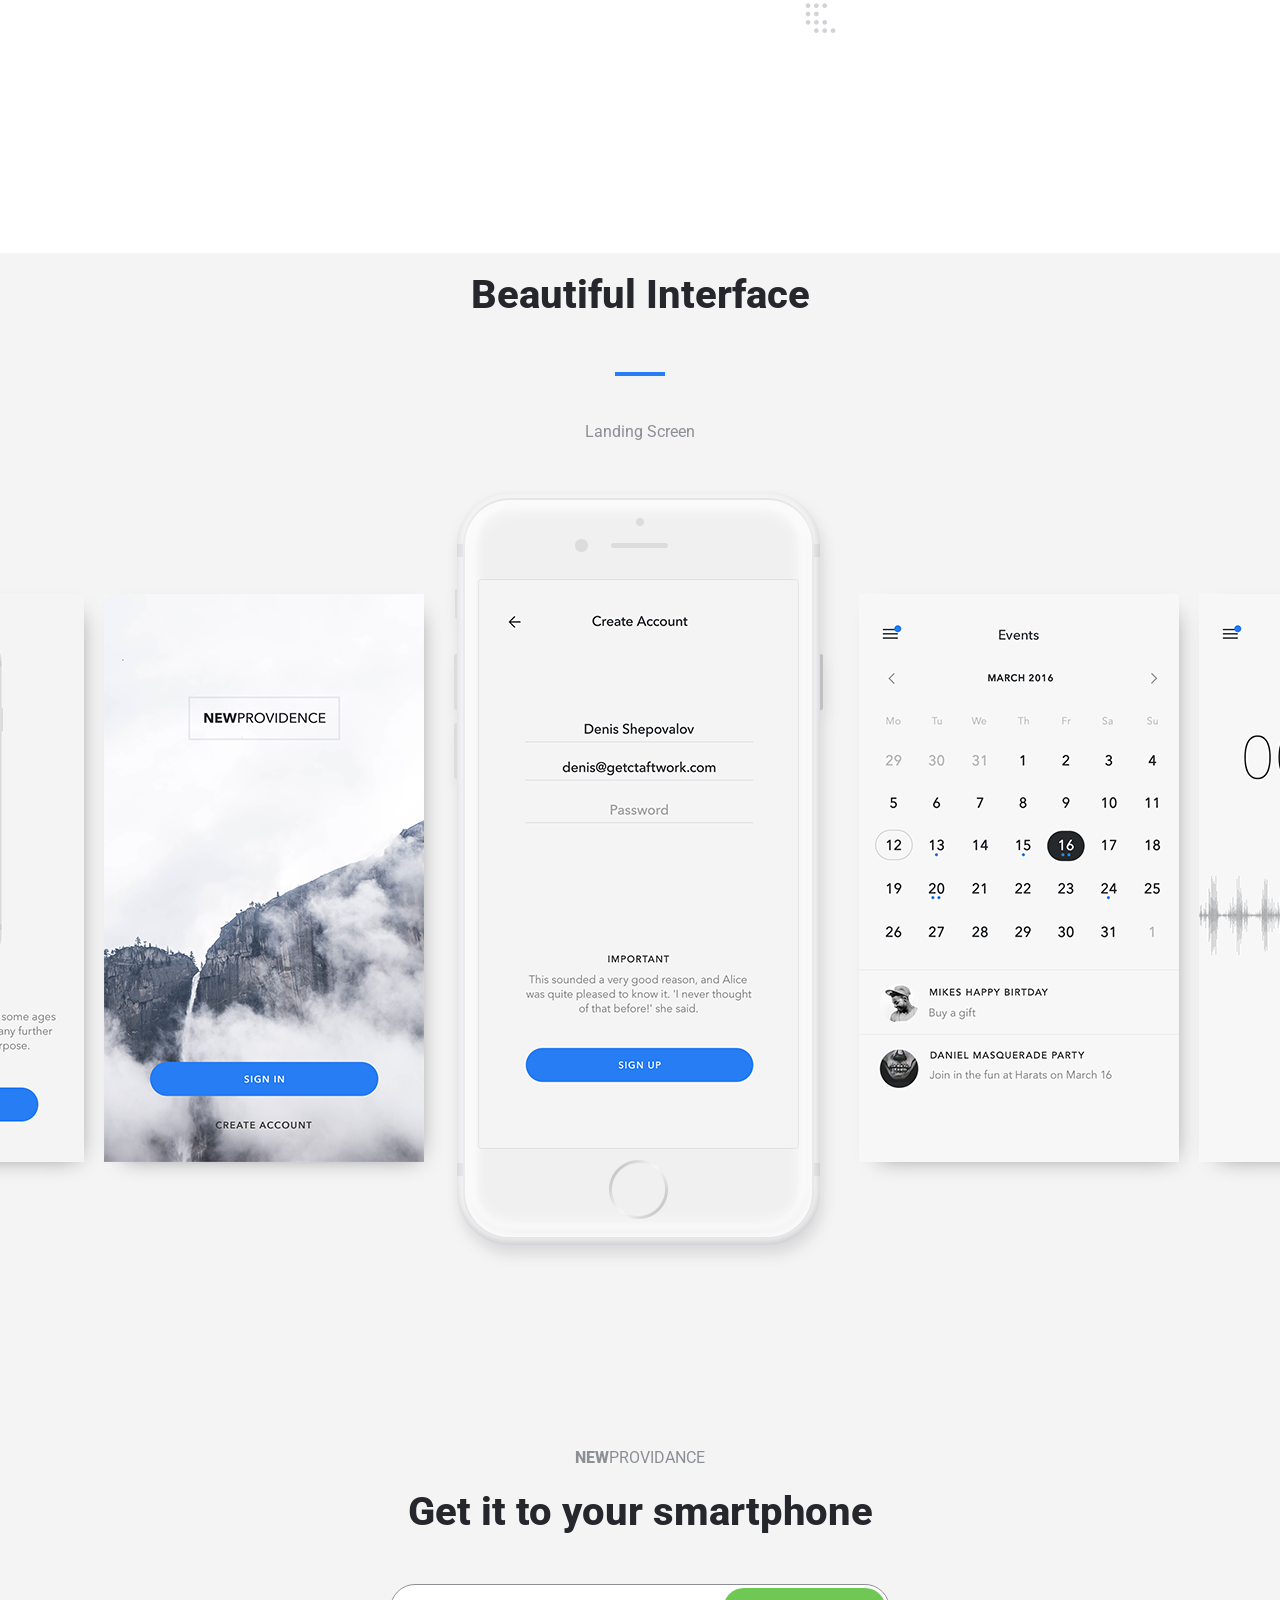
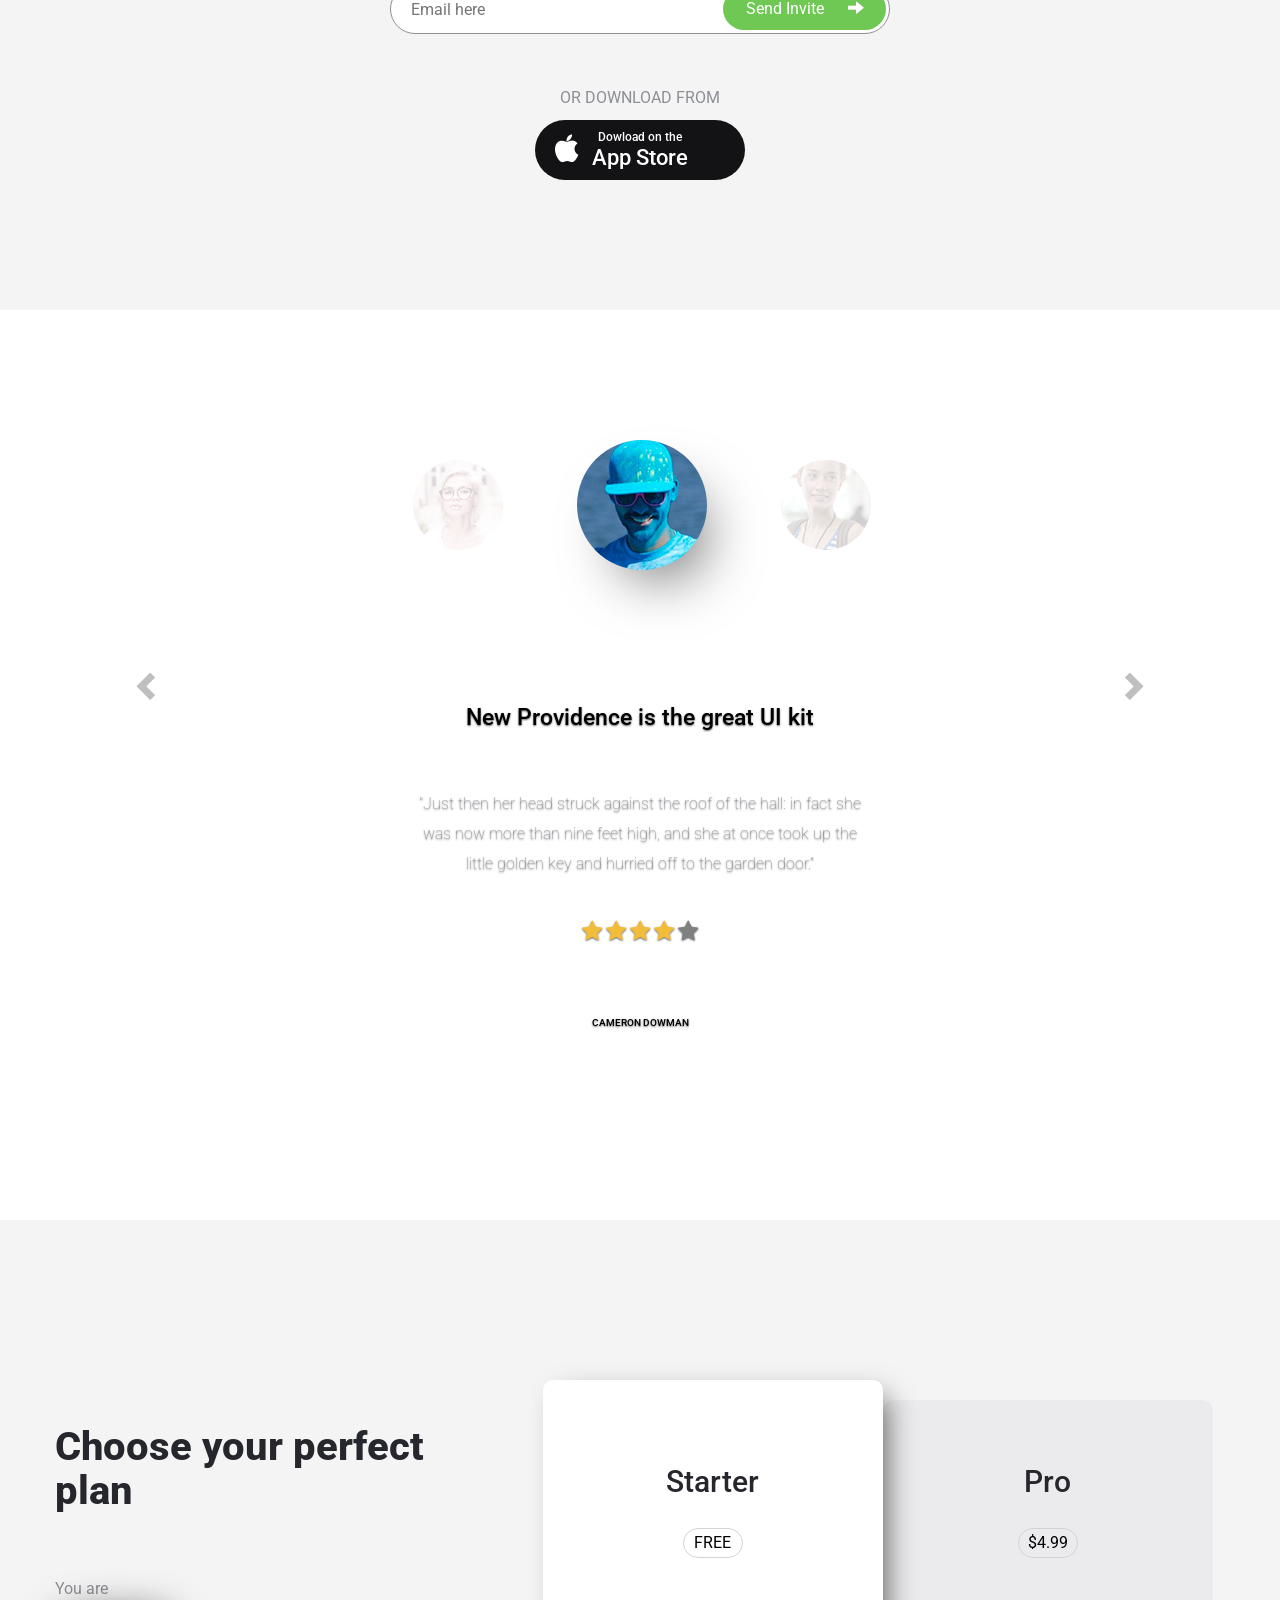
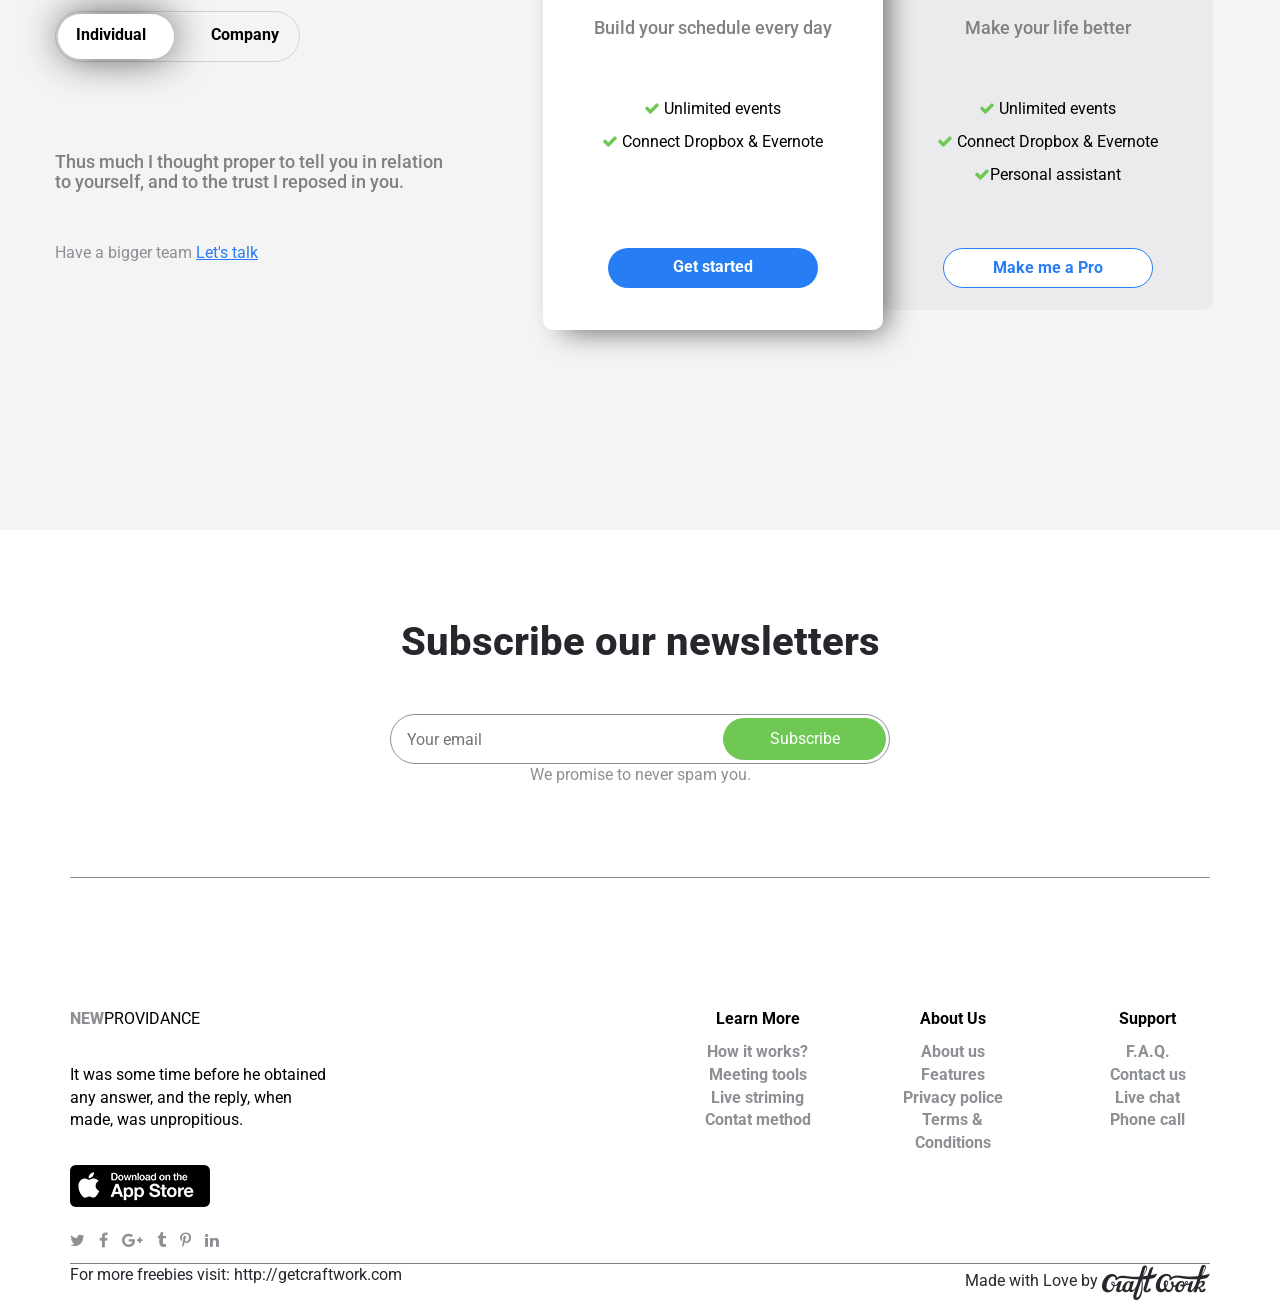
==== commit 81487342: "new" ====
--- a/index.html
+++ b/index.html
@@ -28,13 +28,6 @@
         else{
         $('nav').removeClass("sticky");
         }});
-</script>
-<script src="js/jquery.sticky.js"></script>
-<script src="js/jquery.sticky.js"></script>
-<script>
-        $(document).ready(function(){
-        $("#sticker").sticky({topSpacing:0});
-        });
 </script>
 </head>
 <style>
@@ -223,12 +216,16 @@
         </div>
         <div class="Ready_to_buy_2">
             <div><p><span id="OR_DOWNLOAD_FROM">OR DOWNLOAD FROM</span></p></div>
-            <div class="app-store-download">
-                <a href="" ><img src="images/app-store-download.png" alt="..."></a>
-            </div>
-        </div>
-        </div>
-    </div>
+            <div class="download-btn">
+                <a href="#" class="btn btn-dark">
+                    <i class="fa fa-apple"></i>
+                    <p>Dowload on the</p>
+                    <h4>App Store</h4>
+                </a>
+            </div>
+        </div>
+    </div>
+</div>
 </section>
  
 <section id="section_6">
@@ -248,8 +245,10 @@
                             <!-- Слайды создаются с помощью контейнера с классом item, внутри которого помещается содержимое слайда -->
                             <div class="item">
                               <div class="carousel-caption">
-                                    <h2>New Providence is the great UI kit</h2>  
-                                    <h3>"Just then her head struck against the roof of the hall: in fact she was now more than nine feet high, and she at once took up the little golden key and hurried off to the garden door.”</h3>
+                                    <p span id="kit">New Providence is the great UI kit</p>
+                                    <p span id="just">"Just then her head struck against the roof of the hall: in fact she </p>
+                                    <p span id="just">was now more than nine feet high, and she at once took up the</p>
+                                    <p span id="just">little golden key and hurried off to the garden door.”</p>
                                      <div class="rating-wrapper">
                                             <i class="fa fa-star gold-star"></i>
                                             <i class="fa fa-star gold-star"></i>
@@ -264,8 +263,10 @@
                             <!-- Слайд №2 -->
                         <div class="active item">
                             <div class="carousel-caption">
-                                <h2>New Providence is the great UI kit</h2>  
-                                <h3>"Just then her head struck against the roof of the hall: in fact she was now more than nine feet high, and she at once took up the little golden key and hurried off to the garden door.”</h3>
+                                    <p span id="kit">New Providence is the great UI kit</p>
+                                    <p span id="just">"Just then her head struck against the roof of the hall: in fact she </p>
+                                    <p span id="just">was now more than nine feet high, and she at once took up the</p>
+                                    <p span id="just">little golden key and hurried off to the garden door.”</p>
                                 <div class="rating-wrapper">
                                         <i class="fa fa-star gold-star"></i>
                                         <i class="fa fa-star gold-star"></i>
@@ -279,8 +280,10 @@
                             <!-- Слайд №3 -->
                         <div class="item">
                            <div class="carousel-caption">
-                                <h2>New Providence is the great UI kit</h2>  
-                                <h3>"Just then her head struck against the roof of the hall: in fact she was now more than nine feet high, and she at once took up the little golden key and hurried off to the garden door.”</h3>
+                                    <p span id="kit">New Providence is the great UI kit</p>
+                                    <p span id="just">"Just then her head struck against the roof of the hall: in fact she </p>
+                                    <p span id="just">was now more than nine feet high, and she at once took up the</p>
+                                    <p span id="just">little golden key and hurried off to the garden door.”</p>
                                 <div class="rating-wrapper">
                                         <i class="fa fa-star gold-star"></i>
                                         <i class="fa fa-star gold-star"></i>
--- a/css/style.css
+++ b/css/style.css
@@ -308,12 +308,15 @@
     background-color: #F4F4F5;
     margin: 0px auto; /*Отступ от верхнего, правого, нижнего и левого края.*/
     height:240px;}
-
+.Ready_to_buy p {
+    color:#8C8F94;
+}
 #NEW{
-    font-weight: 800;}
+    font-weight: 800;
+    color:#8C8F94;}
 
 .button_4{
-    border: 1px solid grey;
+    border: 1px solid #8C8F94;
     padding:0;
     width: 500px;
     height: 50px;
@@ -347,47 +350,86 @@
     margin: 0px auto 130px auto;}/*Отступ от верхнего, правого, нижнего и левого края.*/
 
 #OR_DOWNLOAD_FROM{
-     padding-top:65px;}
-
-.app-store-download{
+     padding-top:65px;
+    color:#8C8F94;}
+
+
+
+.btn-dark {
+    background-color: #131315;
+    color: white;
     margin: 0 auto;
-    background-color: black;
-    width:210px;
+    width: 210px;
+    height: 60px;
     -webkit-border-radius: 100px;
     -moz-border-radius: 100px;
-    border-radius: 100px;}
-
+    border-radius: 100px;  
+}
+.btn-dark:hover, .btn-dark:focus {
+  color: white;
+}
+
+.btn-dark i{
+    position:absolute;
+    font-size: 30px; 
+    margin-left:-85px;
+    margin-top:7px;
+}
+.btn-dark p{
+   font-size: 12px;
+    padding-top: 2px;
+    margin: 0px;
+    font-weight: 500;}/*Отступ от верхнего, правого, нижнего и левого края.*/
+
+.btn-dark h4{
+    font-size: 22px;
+    padding: 0px;
+    margin: 0px;
+}
                 /*end section_5*/
 
                 /*start section_6*/
               /*------carousel--------*/
+#section_6{
+    background-color: #FFFFFF;
+    height: 750px;
+}
 #myCarousel .item {
-    height: 750px;
+    padding-top:740px;
   }
 
-.carousel-caption h2{
-    margin-top: 75px;
-    margin-bottom: 54px;
+.carousel-caption{
+    max-width: 570px;
+    margin: 0 auto;
+    padding: 0px;
+}
+
+.carousel-caption #kit{
+    margin:0px;
+    padding-bottom: 60px;
     color:black;
-    font-size: 22px;
-}
-
-.carousel-caption h3{
-    margin-bottom: 32px;
+    font-size: 23px;
+}
+
+.carousel-caption #just{
+    margin:0px;
+    padding-bottom: 12px;
     color: #8C8F94;
-    font-size: 14px;
+    font-size: 16px;
     line-height: 18px;
+    font-weight:lighter;
 }
 
 .carousel-caption p{
+    margin:0px;
     color: black;
-    font-size: 8px;
-}
-
-
+    font-size: 10px;
+    font-weight: 500;
+}
 
 .rating-wrapper{
-    margin-bottom: 32px;
+    padding-top: 35px;
+    padding-bottom: 70px;
 }
 
 .rating-wrapper .gold-star{
@@ -397,7 +439,7 @@
 .rating-wrapper i{
     color: grey;
     font-size: 22px;
-    padding-top: 35px;
+    font-weight: lighter;
 }
 
 
@@ -418,14 +460,10 @@
 
 /*-----rating---------*/
 
-.star{
-    width:22px;
-    height:22px;}
-
 .carousel-indicators {
-    top:170px;
+    top:130px;
     position:absolute;
-    width: 700px;
+    width: 688px;
 }
 
 .slide_0, .slide_1, .slide_2  {
@@ -435,8 +473,8 @@
     width: 90px;
     height: 90px;
     opacity: 0.2;
-    margin-left: 60px;
-    margin-right: 60px;
+    margin-left: 35px;
+    margin-right: 35px;
 }
 
 
@@ -448,8 +486,8 @@
     width: 130px;
     height: 130px;
     opacity: 1.0;
-    margin-left: 60px;
-    margin-right: 60px;
+    margin-left: 35px;
+    margin-right: 35px;
     -webkit-box-shadow: 19px 29px 57px -22px rgba(0,0,0,0.6);
     -moz-box-shadow: 19px 29px 57px -22px rgba(0,0,0,0.6);
     box-shadow: 19px 29px 57px -22px rgba(0,0,0,0.6);
@@ -464,6 +502,11 @@
     background-color:#F4F4F5;
     margin: 160px  auto 70px auto;}/*Отступ от верхнего, правого, нижнего и левого края.*/
     
+#section_7 p {
+    color:#8C8F94;
+}
+
+
 .vsepole {
     padding-bottom:75px;
     margin: 0 auto;
@@ -504,7 +547,10 @@
     border-radius: 10px;
     position:relative;
     float: left;
-   
+}
+
+#section_7 .Starter p, #section_7 .Pro p  {
+    color:black;
 }
 
 #section_7 .col-md-3, .col-md-4  {
@@ -536,7 +582,8 @@
     color: #6FC754;}
 
 #talk{
-    color:#267DF4;}
+    color:#267DF4;
+    text-decoration: underline #267DF4;}
 
 .btn_starter{
     padding-top:2%;
@@ -645,16 +692,36 @@
 #section_8 {
     margin: 0px  auto 130px auto;}/*Отступ от верхнего, правого, нижнего и левого края.*/
 
+#section_8 p {
+    color:#8C8F94;
+}
+
 .Subscribe{
-    border-bottom: 1px solid grey;
+    border-bottom: 1px solid #8C8F94;
     padding-bottom: 80px;
     margin: 0px auto;}
 
+
+
                 /*end section_8*/
 
 
                  /*start footer*/
 
+.footer li a{
+    color: #8C8F94;
+}
+.footer li a:hover{
+    color: #267DF4;
+}
+.footer li p{
+    color: black;
+}
+
+
+.container_footer_1{
+ color: black;
+}
 .container_footer{
     border-top:0.2px solid grey;
     padding: 40px auto 40px auto;}/*Отступ от верхнего, правого, нижнего и левого края.*/
@@ -681,17 +748,14 @@
        margin-left: 0px;
     }  
     
-    .navbar-fixed-top .col-xs-4:last-child {
-        display: none;
-    }
-    .navbar-fixed-top .col-xs-4 ul li a:first-child {
-        display: none;
-    }
-     .slide_out_menu_footer{
-         margin-top: 40%;
-    }
-} 
-
+    
+   .carousel-indicators {
+    top:130px;
+    position:absolute;
+    width: auto; 
+    margin-left: -265px;
+    } 
+}
 @media only screen and (max-width:1000px){
     .Starter, .Pro {
         width: 250px;}
@@ -714,6 +778,16 @@
     
     .image-list{
         transform:translateX(-22%);}
+    
+    .navbar-fixed-top .col-xs-4:last-child {
+        display: none;
+    }
+    .navbar-fixed-top .col-xs-4 ul li a:first-child {
+        display: none;
+    }
+     .slide_out_menu_footer{
+         margin-top: 40%;
+    }
 } 
 
 
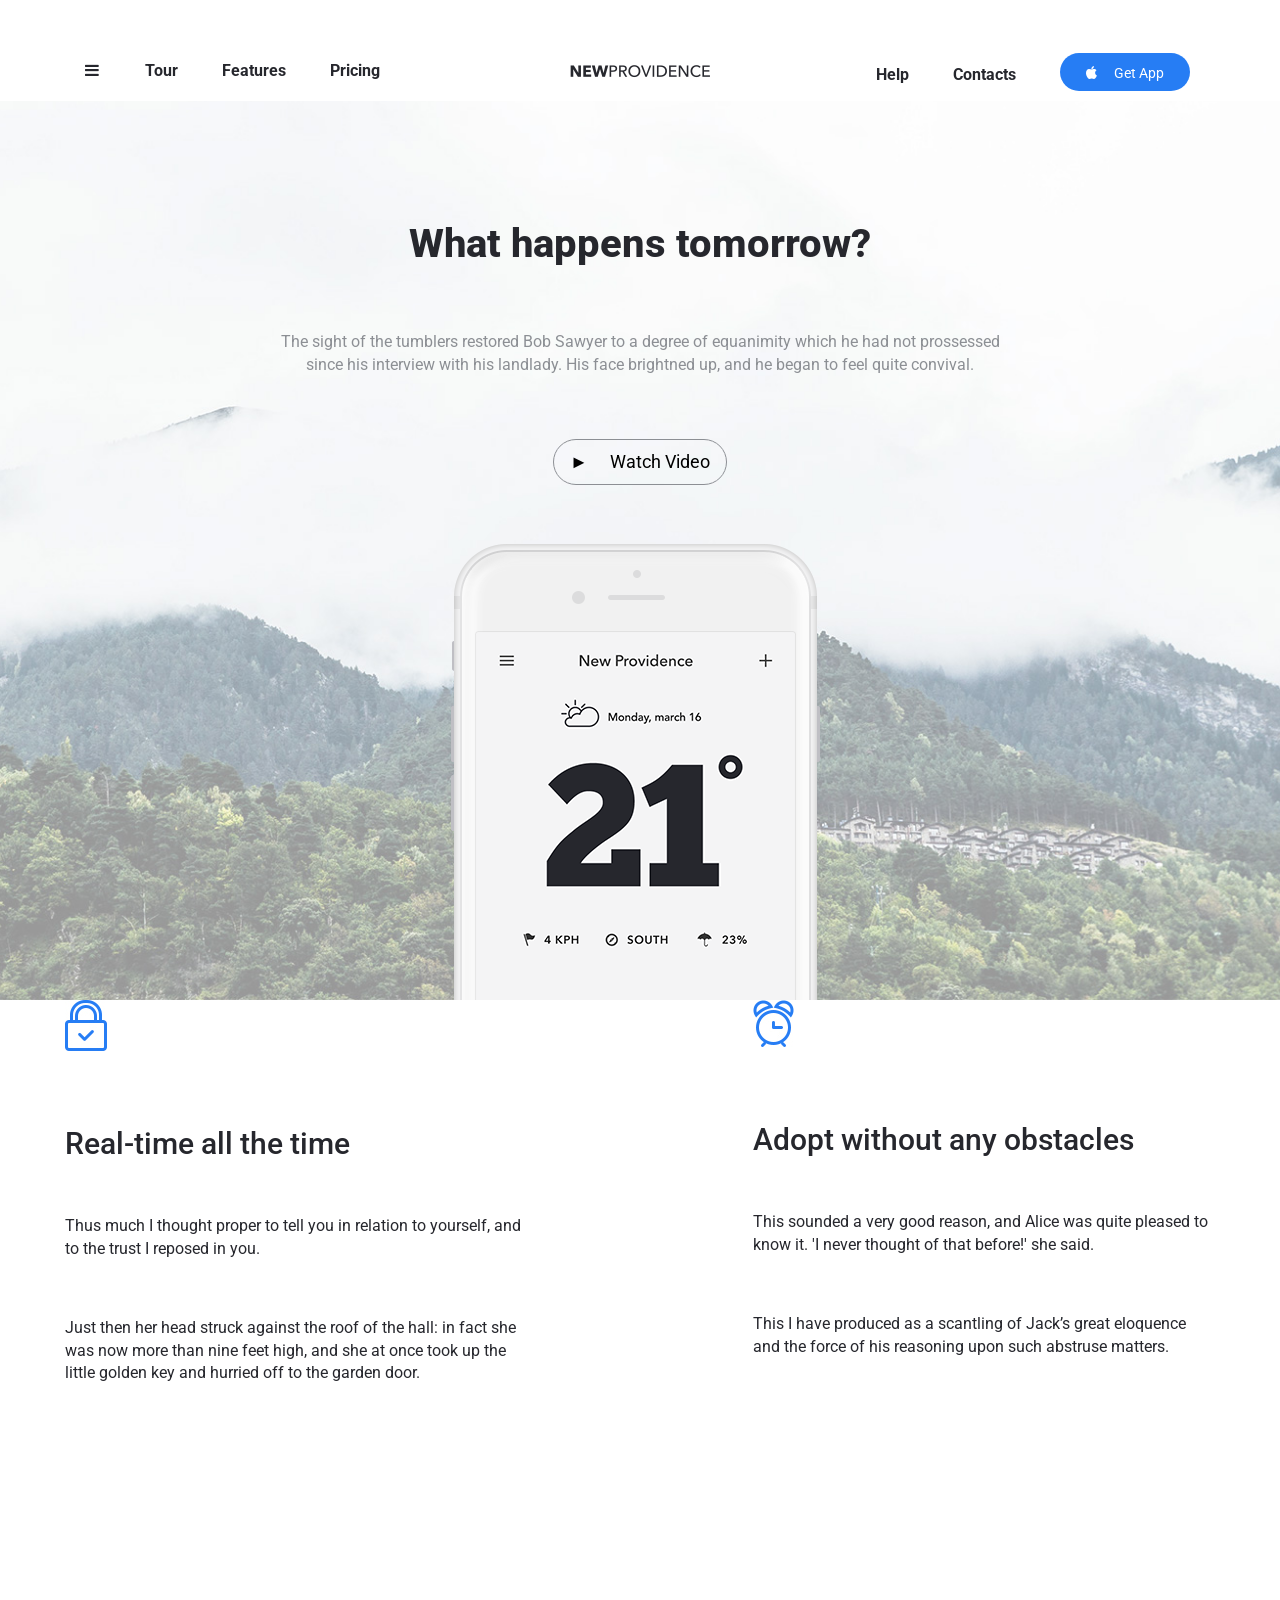
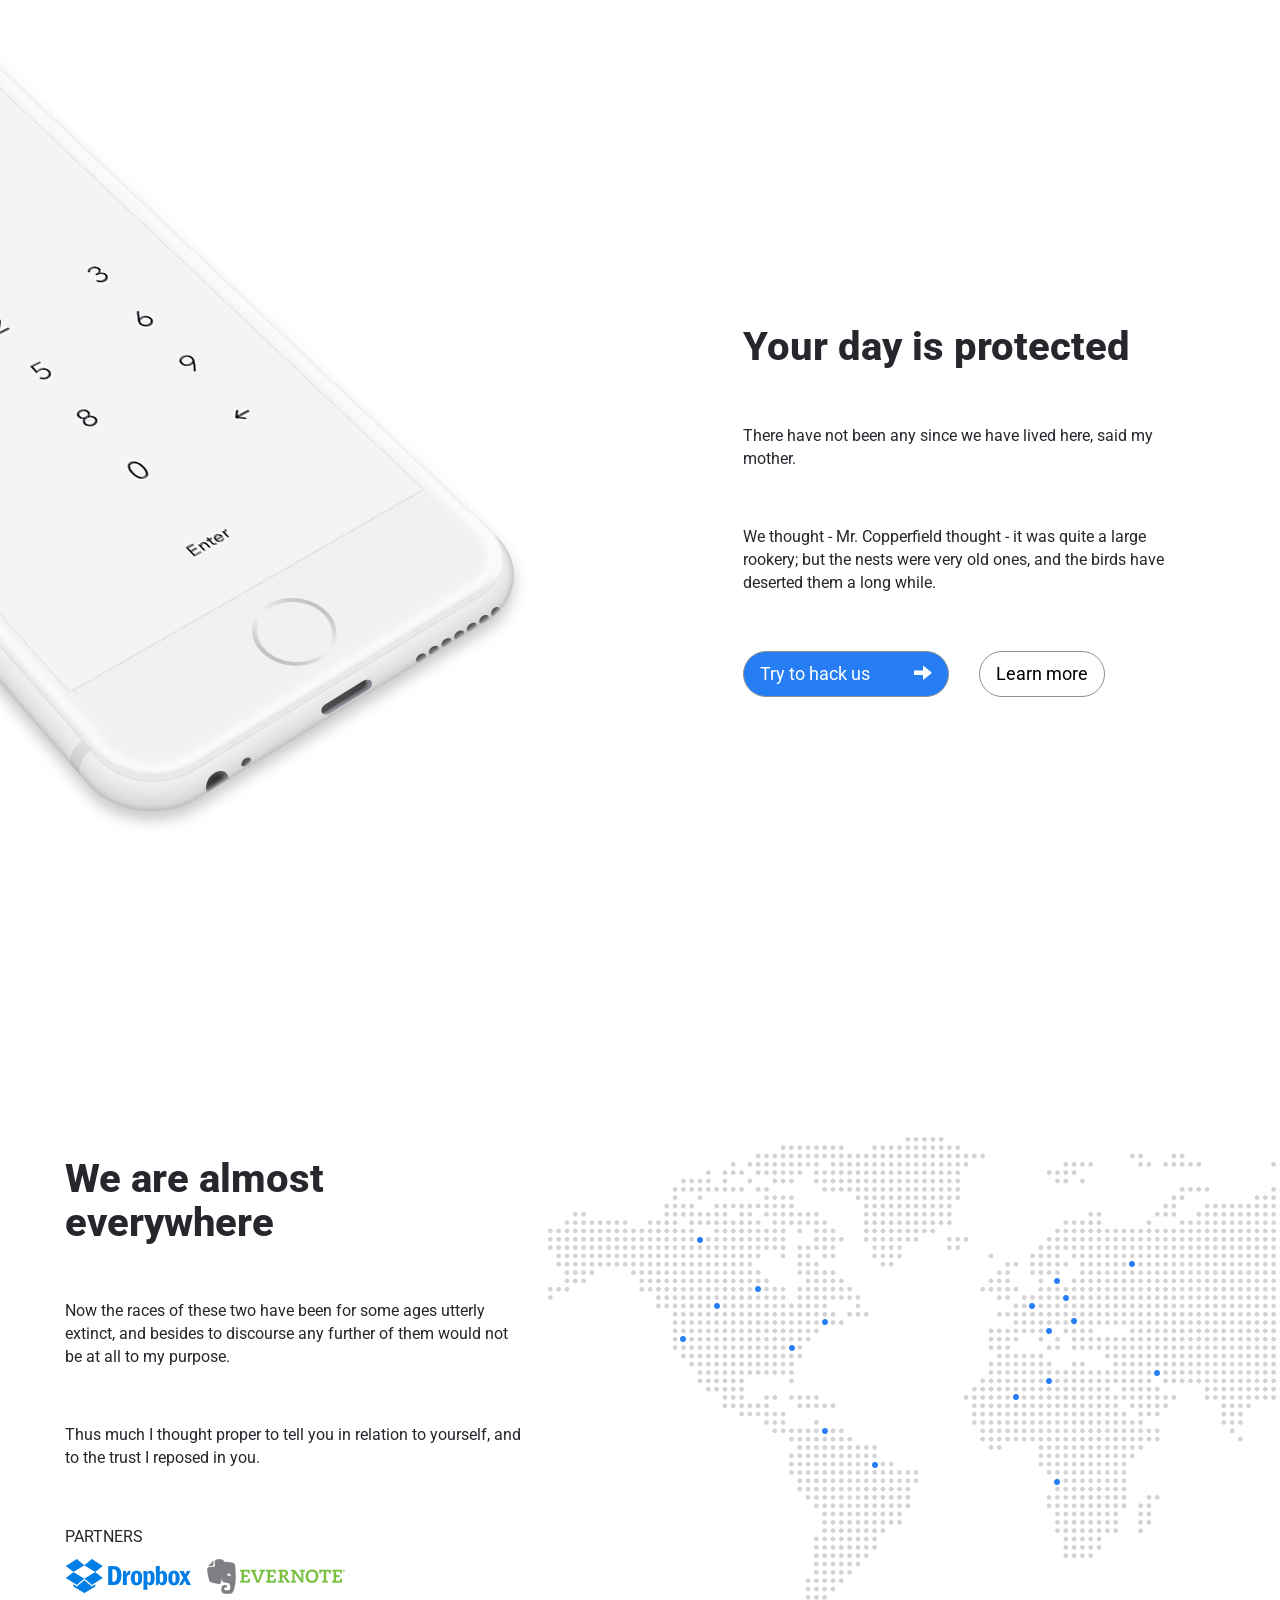
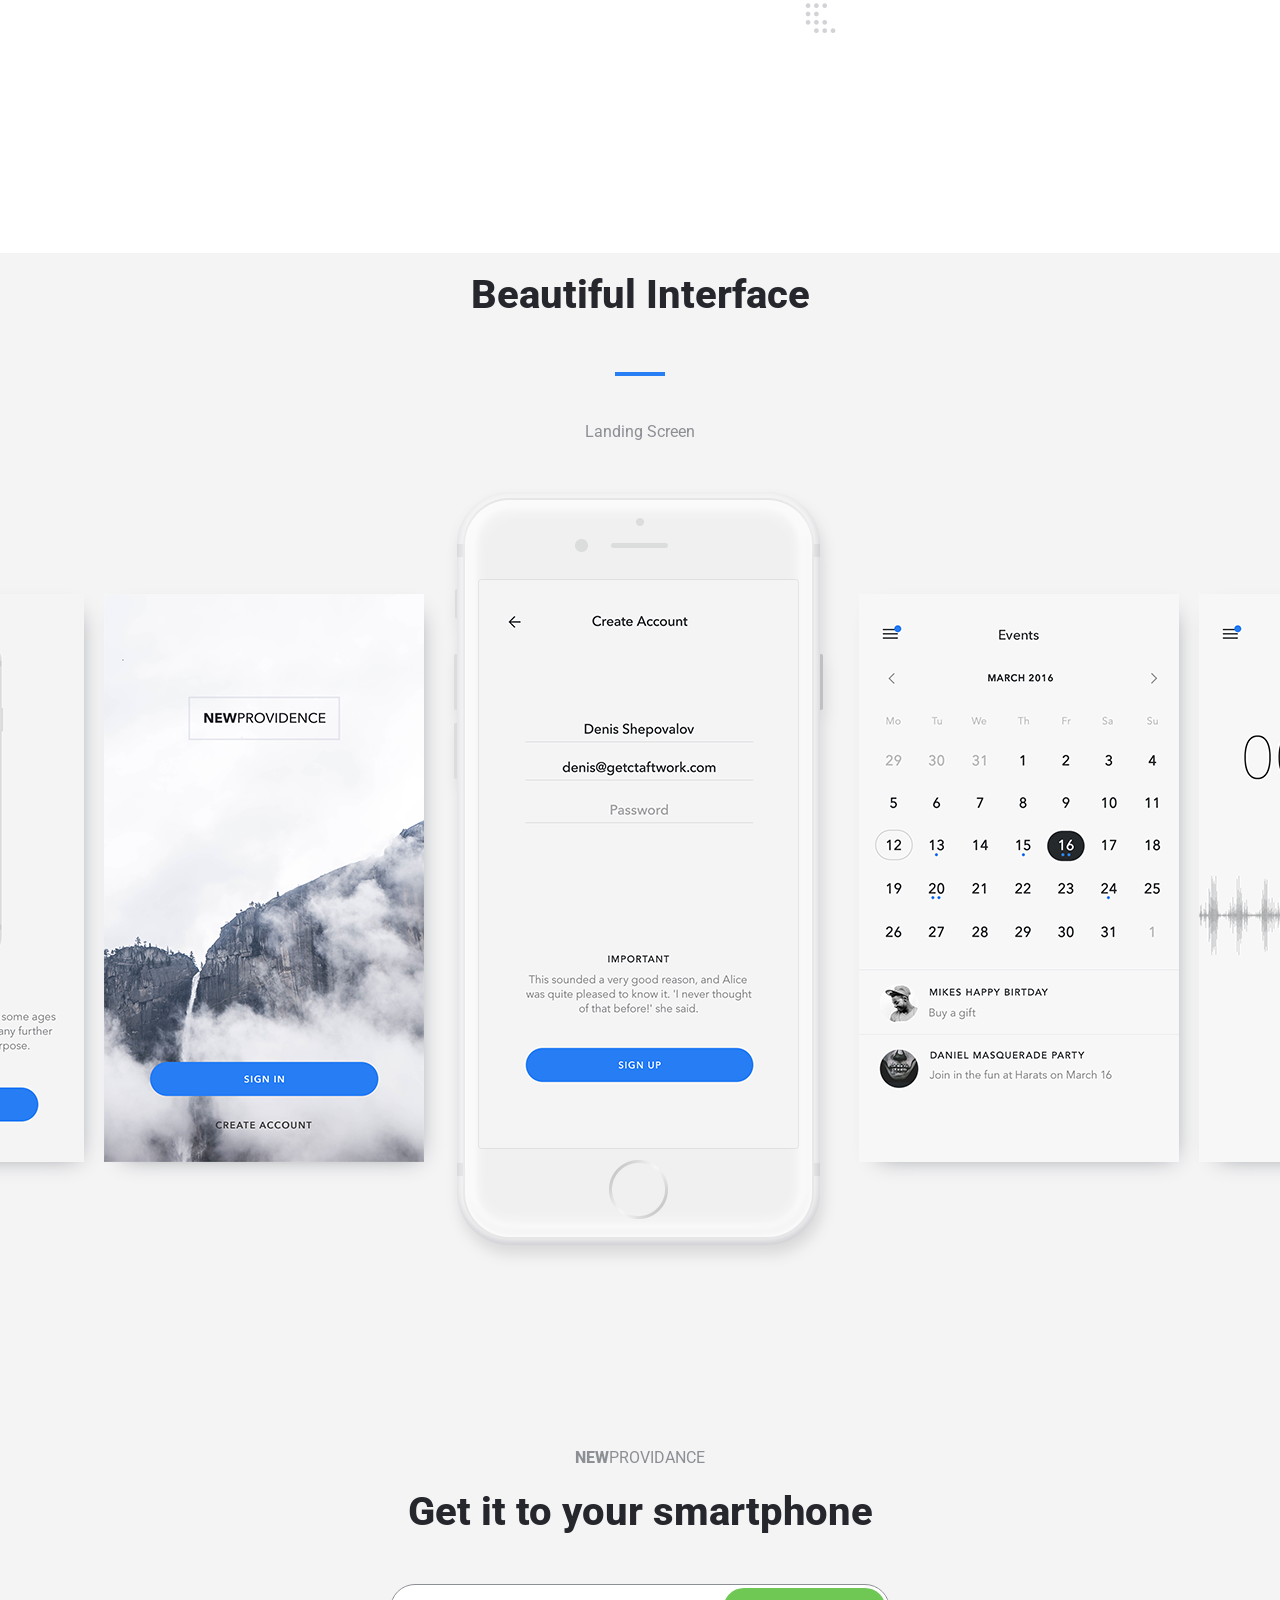
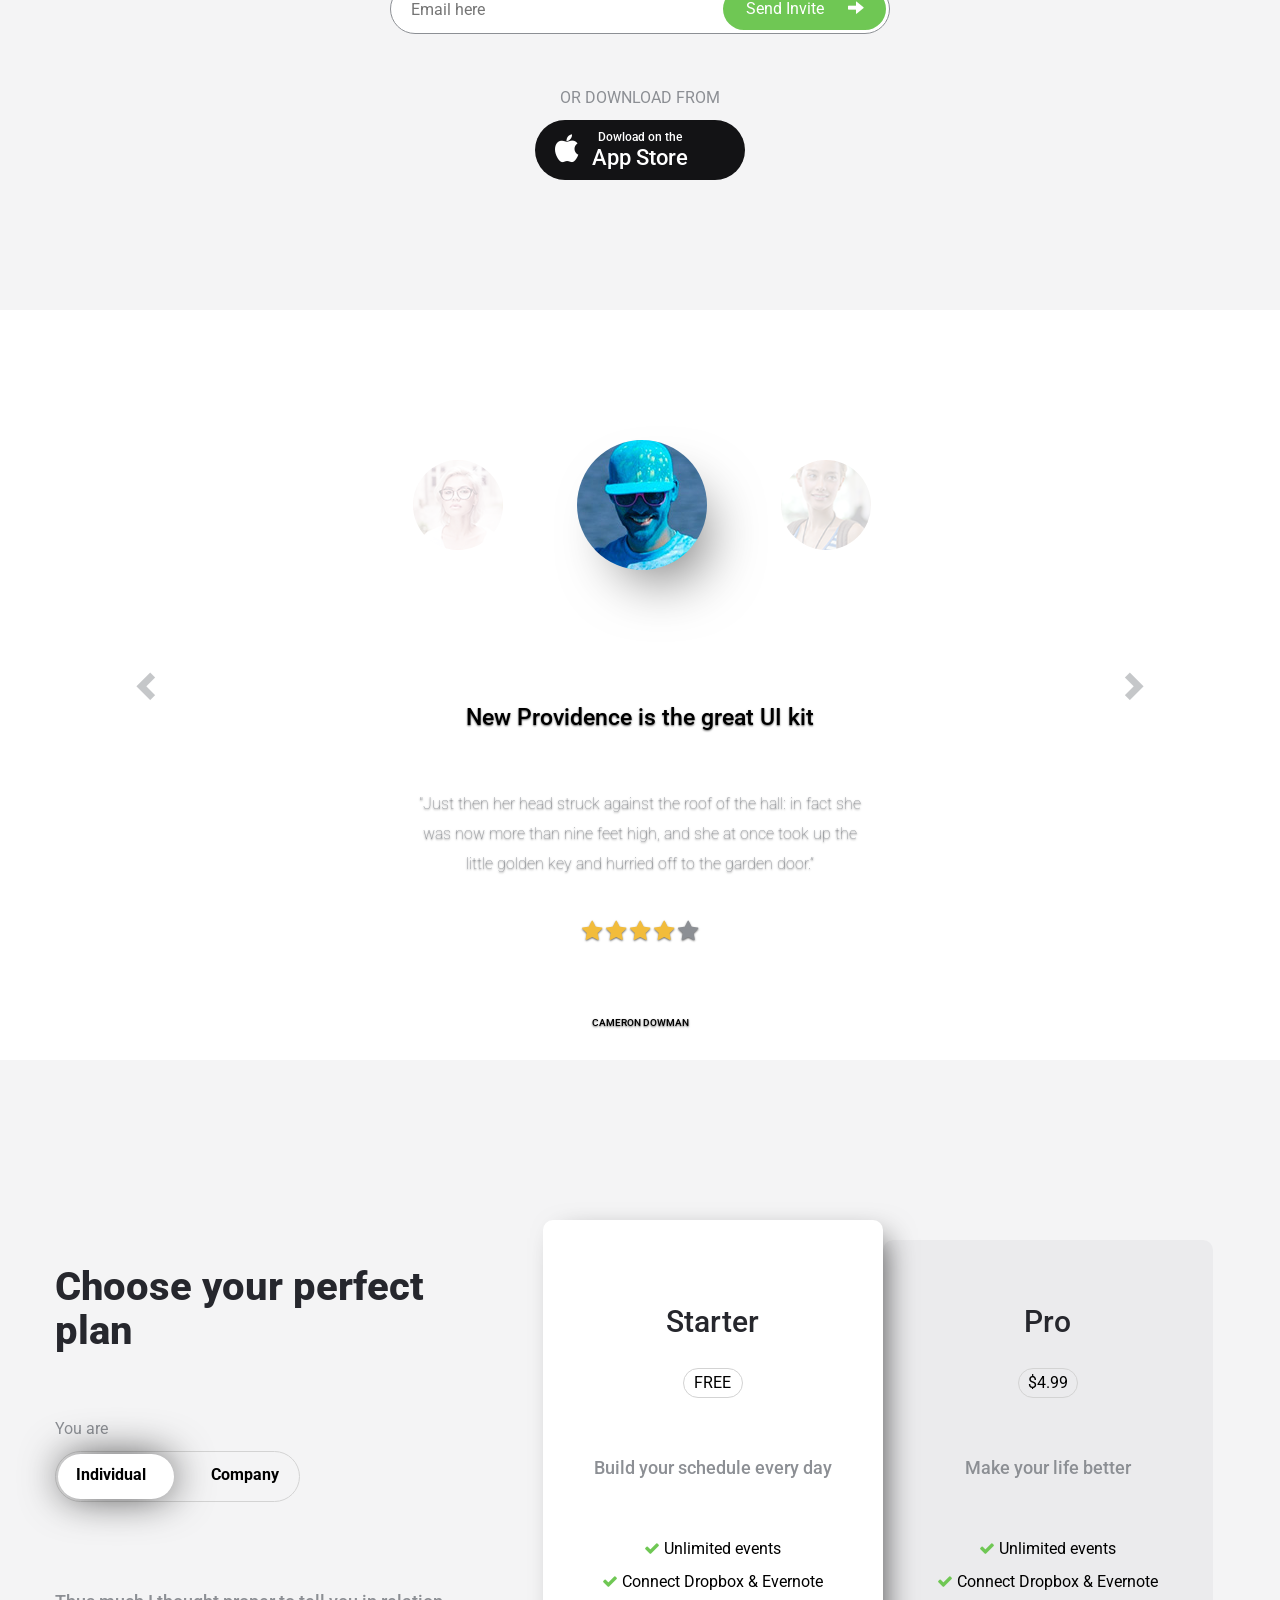
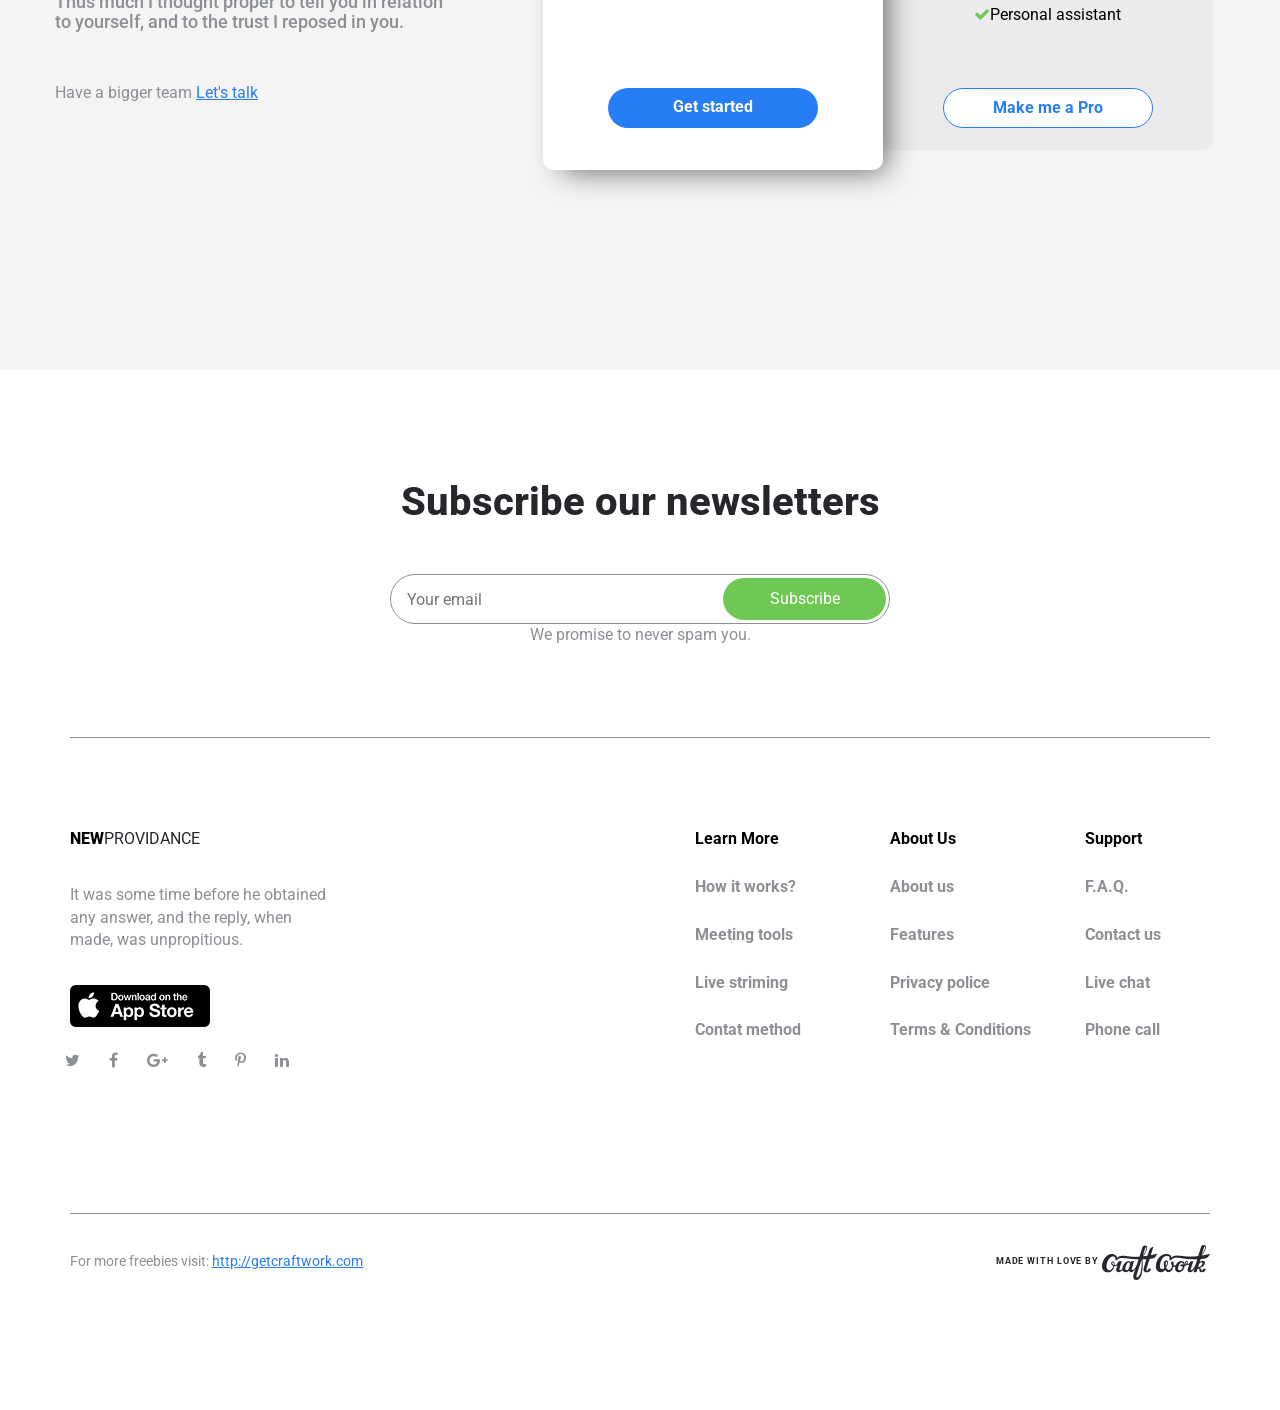
==== commit eb439a9a: "new" ====
--- a/index.html
+++ b/index.html
@@ -4,32 +4,21 @@
 <meta charset="utf-8">
 <meta http-equiv="X-UA-Compatible" content="IE=edge">
 <meta name="viewport" content="width=device-width, initial-scale=1">
-  <!-- The above 3 meta tags *must* come first in the head; any other head content must come *after* these tags -->
-
 <title>New Providence</title>
 <link href='https://fonts.googleapis.com/css?family=Roboto:400,300,700,500' rel='stylesheet' type='text/css'>
-
 <link rel="stylesheet" href="fonts\font-awesome-4.7.0\css\font-awesome.min.css"> <!-- Font Awesome -->
-<link rel="stylesheet" href="css/normalize.css"> <!-- CSS reset -->
 <link rel="stylesheet" href="css/bootstrap.min.css"> <!-- Bootstrap Grid -->
 <link rel="stylesheet" href="https://cdn.linearicons.com/free/1.0.0/icon-font.min.css">
 <link rel="stylesheet" href="css/animate.min.css"><!-- Animate -->
 <link rel="stylesheet" href="css/style.css"> <!-- Resource style -->
-<link rel="stylesheet" href="css/magnific-popup.css"> <!-- Resource style -->
 <script src="https://ajax.googleapis.com/ajax/libs/jquery/1.12.4/jquery.min.js"></script>
 <script src="js/bootstrap.min.js"></script>
 <script src="js/wow.min.js"></script>
+<script src="js/jquery.sticky.js"></script>
+<script src="js/sticky1.js"></script>   
 <script>new WOW().init();</script>
-<script src="js/jquery.sticky.js"></script>
-<script>  $(window).scroll(function() {
-        if ($(this).scrollTop() > 1){  
-        $('nav').addClass("sticky");
-        }
-        else{
-        $('nav').removeClass("sticky");
-        }});
-</script>
 </head>
+    
 <style>
 </style>
         
@@ -383,11 +372,10 @@
     
 <footer class="footer">
     <div class="container">
-        <div class="container_footer_1">
             <div class="row">
                 <div class="col-md-3 text-left">
                         <div><p><span id="NEW">NEW</span>PROVIDANCE</p></div><br>
-                        <div><p>It was some time before he obtained any answer, and the reply, when made, was unpropitious.</p></div><br>
+                    <div><p><span id="IT">It was some time before he obtained any answer, and the reply, when made, was unpropitious.</span></p></div><br>
                         <div class="app-store-download_2">
                         <a href="" ><img src="images/app-store-download.png" alt="..."></a></div><br>
                     <ul class="list-inline">
@@ -402,7 +390,7 @@
                 <div class="col-md-3"> 
                 </div>
                 <div class="col-md-2">
-                     <ul>
+                     <ul class="text-left">
                         <li><p class="title">Learn More</p></li>
                         <li><a href="#">How it works?</a></li>
                         <li><a href="#">Meeting tools</a></li>
@@ -411,7 +399,7 @@
                       </ul>
                 </div>
                     <div class="col-md-2"> 
-                     <ul>
+                     <ul class="text-left">
                         <li><p class="title">About Us</p></li>
                         <li><a href="#">About us</a></li>
                         <li><a href="#">Features</a></li>
@@ -420,7 +408,7 @@
                       </ul>
                     </div>
                 <div class="col-md-2"> 
-                    <ul>
+                    <ul class="text-left">
                         <li><p class="title">Support</p></li>
                         <li><a href="#">F.A.Q.</a></li>
                         <li><a href="#">Contact us</a></li>
@@ -428,19 +416,17 @@
                         <li><a href="#">Phone call</a></li>
                     </ul>
                 </div>
-                   
-            </div>
-        </div>
+            </div>
         </div>
     <div class="container">
         <div class="container_footer">
             <div class="row">
-                    <div class="col-md-6 text-left">
+                    <div class="col-xs-6 text-left">
                         <div class="more-info">
                             For more freebies visit: <a href="http://getcraftwork.com">http://getcraftwork.com</a>
                         </div>
                     </div>
-            <div class="col-md-6 text-right">
+            <div class="col-xs-6 text-right">
                 <div class="made-by">Made with Love by <a href="http://getcraftwork.com" target="_blank"><img src="images/craftwork.png" alt=""></a></div>
             </div>
             </div>
--- a/css/style.css
+++ b/css/style.css
@@ -5,29 +5,32 @@
     -webkit-font-smoothing: antialiased;
     text-align: center;
     vertical-align: center;
-    word-wrap:break-word;}
-
-
-a {
-    text-decoration: none;
-    color:#26272D;}
+    word-wrap:break-word;
+    }
+
+
+a { color:#26272D;
+    outline:none !important;
+}
 
 a:hover{
     text-decoration: none;
-    color:#267DF4;}
-
+    color:#267DF4;
+}
 
 ul {
     list-style-type: none;
     float:none;
     font-weight: 900;
-    color:grey;}
+    color:#8C8F94;
+}
 
 li {
     list-style-type: none;
     float:none;
     font-weight: 700;
-    color:grey;}
+    color:#8C8F94;
+}
 
 
 
@@ -42,10 +45,11 @@
     padding-top: 60px;
     height: auto;
     margin: 0 auto;
-    color:grey;
+    color:#8C8F94;
     background-color:white;
     -webkit-transition: all 0.3s ease;
-    transition: all 0.3s ease;}
+    transition: all 0.3s ease;
+}
 
 .navbar-fixed-top.sticky{
     background-color:white;
@@ -55,11 +59,12 @@
     margin: 0 auto;
     -webkit-box-shadow: 1px 9px 15px -9px rgba(0,0,0,0.63);
     -moz-box-shadow: 1px 9px 15px -9px rgba(0,0,0,0.63);
-    box-shadow: 1px 9px 15px -9px rgba(0,0,0,0.63);}
+    box-shadow: 1px 9px 15px -9px rgba(0,0,0,0.63);
+}
 
 .navbar-toggle {
     width: 100%;
-    }
+}
 
 .hidden-menu {
     display: block;
@@ -194,16 +199,16 @@
 .Sight {
     padding-top: 55px;
     margin: 0 auto;
-    color:grey;}
+    color:#8C8F94;}
 
 .button_1{
     height: 50px;
     margin-top: 62px;
-    border:grey;}
+    border:#8C8F94;}
 
 .btn-lg{
     color:black;
-    border:0.2px solid grey;
+    border:0.2px solid #8C8F94;
     width: auto;
     border-radius: 100px;}
 
@@ -294,7 +299,7 @@
 }
 
 .img-1,.img-2,.img-3,.img-4{
-    box-shadow: 7px 8px 22px -13px grey;}
+    box-shadow: 7px 8px 22px -13px #8C8F94;}
 
 .image-list{
     margin: 0px  auto 180px auto; /*Отступ от верхнего, правого, нижнего и левого края.*/
@@ -437,7 +442,7 @@
 }
 
 .rating-wrapper i{
-    color: grey;
+    color: #8C8F94;
     font-size: 22px;
     font-weight: lighter;
 }
@@ -448,7 +453,7 @@
 .carousel-control:hover {
     filter: none;
     text-shadow: none;
-    color:grey;
+    color:#8C8F94;
     font-weight: 100;
 }
 
@@ -500,7 +505,7 @@
 
 #section_7 {
     background-color:#F4F4F5;
-    margin: 160px  auto 70px auto;}/*Отступ от верхнего, правого, нижнего и левого края.*/
+    padding: 160px  auto 70px auto;}/*Отступ от верхнего, правого, нижнего и левого края.*/
     
 #section_7 p {
     color:#8C8F94;
@@ -518,7 +523,7 @@
 }
 .Thus{
     margin-bottom: 50px;
-    color: grey;
+    color: #8C8F94;
 }
 .Starter {
     padding-top: 65px;
@@ -559,7 +564,7 @@
 
 
 .Build{
-    color: grey;
+    color: #8C8F94;
     margin: 30px auto 60px auto;}
 
 .button_free {
@@ -581,7 +586,7 @@
 .lock{
     color: #6FC754;}
 
-#talk{
+#talk {
     color:#267DF4;
     text-decoration: underline #267DF4;}
 
@@ -690,7 +695,7 @@
 
                 /*start section_8*/
 #section_8 {
-    margin: 0px  auto 130px auto;}/*Отступ от верхнего, правого, нижнего и левого края.*/
+    margin-top: 90px;}/*Отступ от верхнего, правого, нижнего и левого края.*/
 
 #section_8 p {
     color:#8C8F94;
@@ -707,7 +712,10 @@
 
 
                  /*start footer*/
-
+.footer{
+    margin-top:90px;
+    padding-bottom: 130px;
+}
 .footer li a{
     color: #8C8F94;
 }
@@ -718,23 +726,60 @@
     color: black;
 }
 
-
-.container_footer_1{
- color: black;
-}
+.footer .col-md-3 ul li {
+    padding:0px;
+    margin-right: 25px;
+}
+
+.footer .col-md-2 li{
+    padding:0px;
+    margin-bottom: 25px;
+    white-space: nowrap;
+}
+
+.footer #NEW {
+    color:black;
+}
+.footer #IT{
+    color: #8C8F94;
+}
+
 .container_footer{
-    border-top:0.2px solid grey;
-    padding: 40px auto 40px auto;}/*Отступ от верхнего, правого, нижнего и левого края.*/
+    border-top:0.2px solid #8C8F94;
+    margin-top: 130px;
+}
 
 .app-store-download_2{
     background-color: black;
     width:140px;
     -webkit-border-radius: 10px;
     -moz-border-radius: 10px;
-    border-radius: 10px;}
-
-
-                /*end footer*/
+    border-radius: 10px;
+}
+
+.footer .more-info {
+    line-height: 24px;
+    font-size: 14px;
+    color: #8C8F94;
+    margin-top:35px;
+}
+.footer .more-info a{
+    color: #267DF4;
+    text-decoration: underline;
+    
+}
+.footer .made-by {
+      font-size: 9px;
+      font-weight: 700;
+      line-height: 22px;
+      text-transform: uppercase;
+      letter-spacing: 0.1em;
+       margin-top:30px;
+}       
+
+
+
+/*end footer*/
 
 
 
@@ -789,9 +834,6 @@
          margin-top: 40%;
     }
 } 
-
-
-
 @media only screen and (max-width:980px){   
     .image-list{
         transform:translateX(-28%);
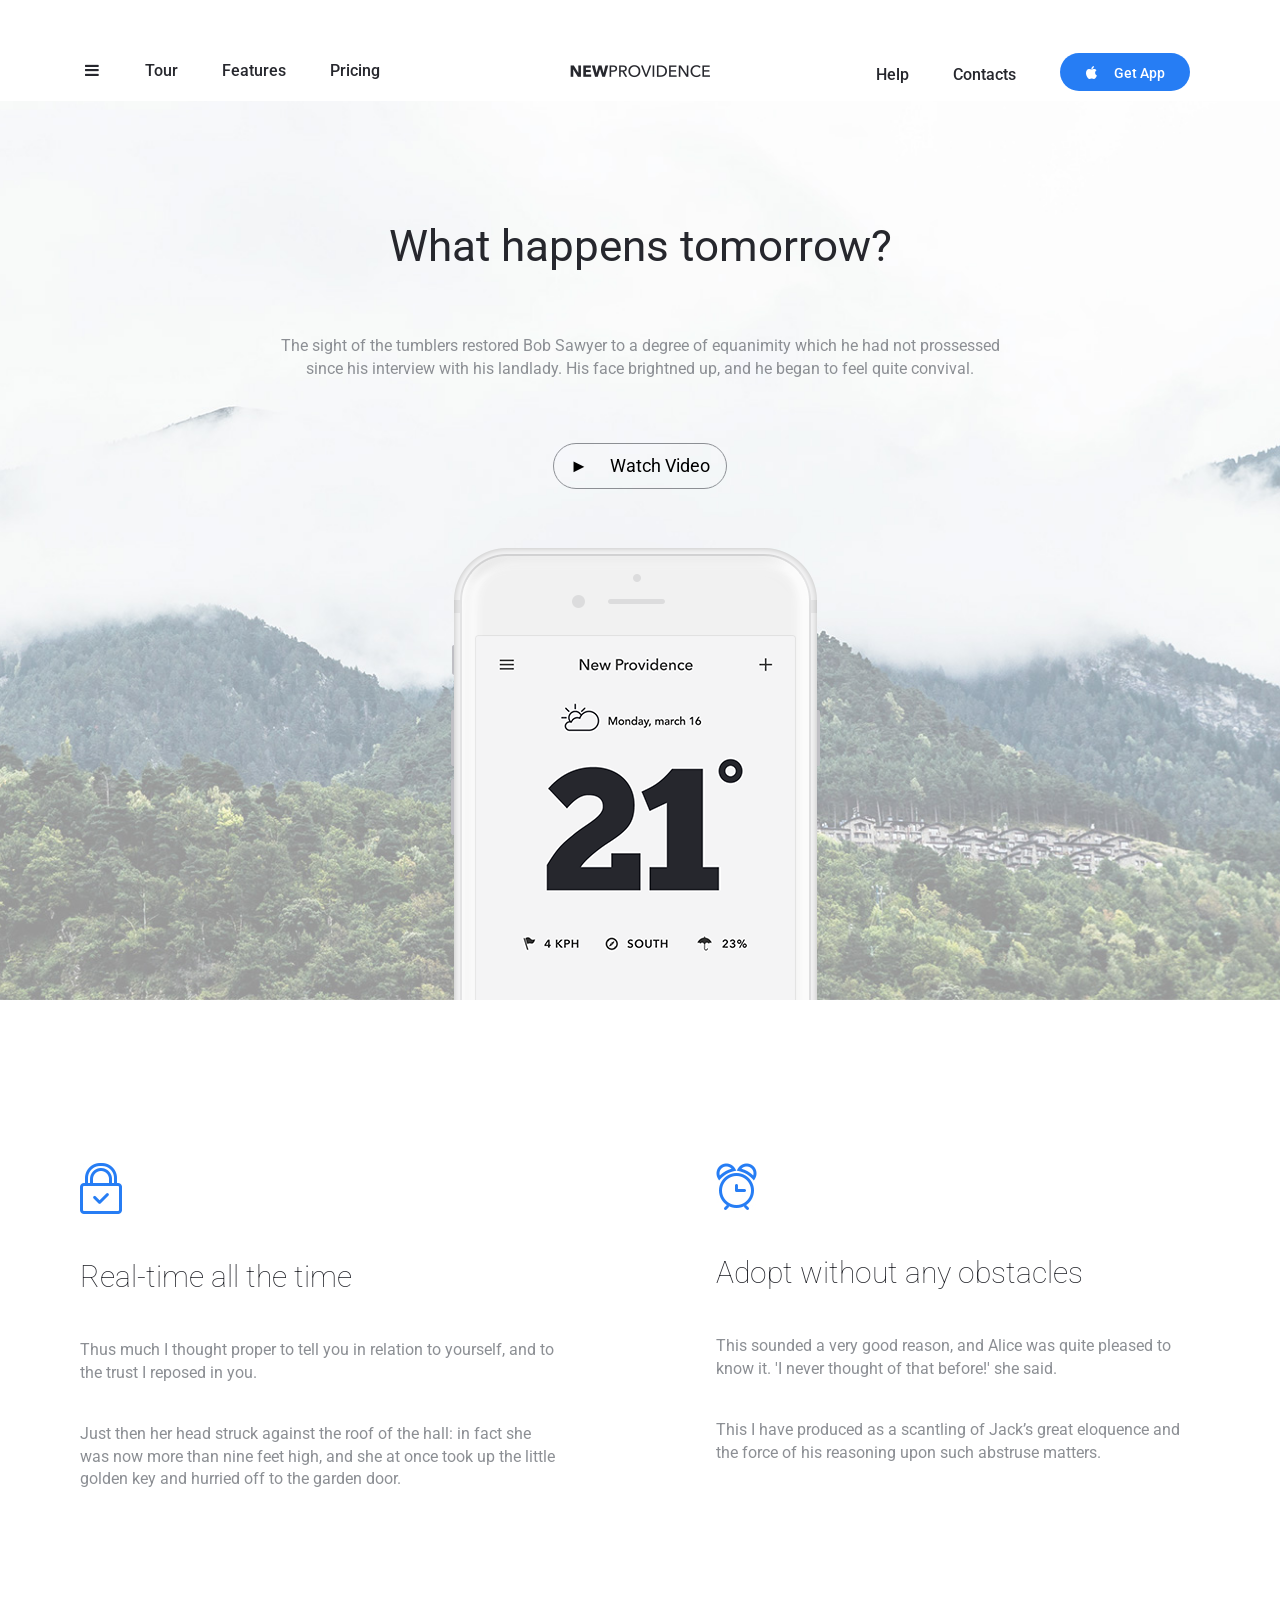
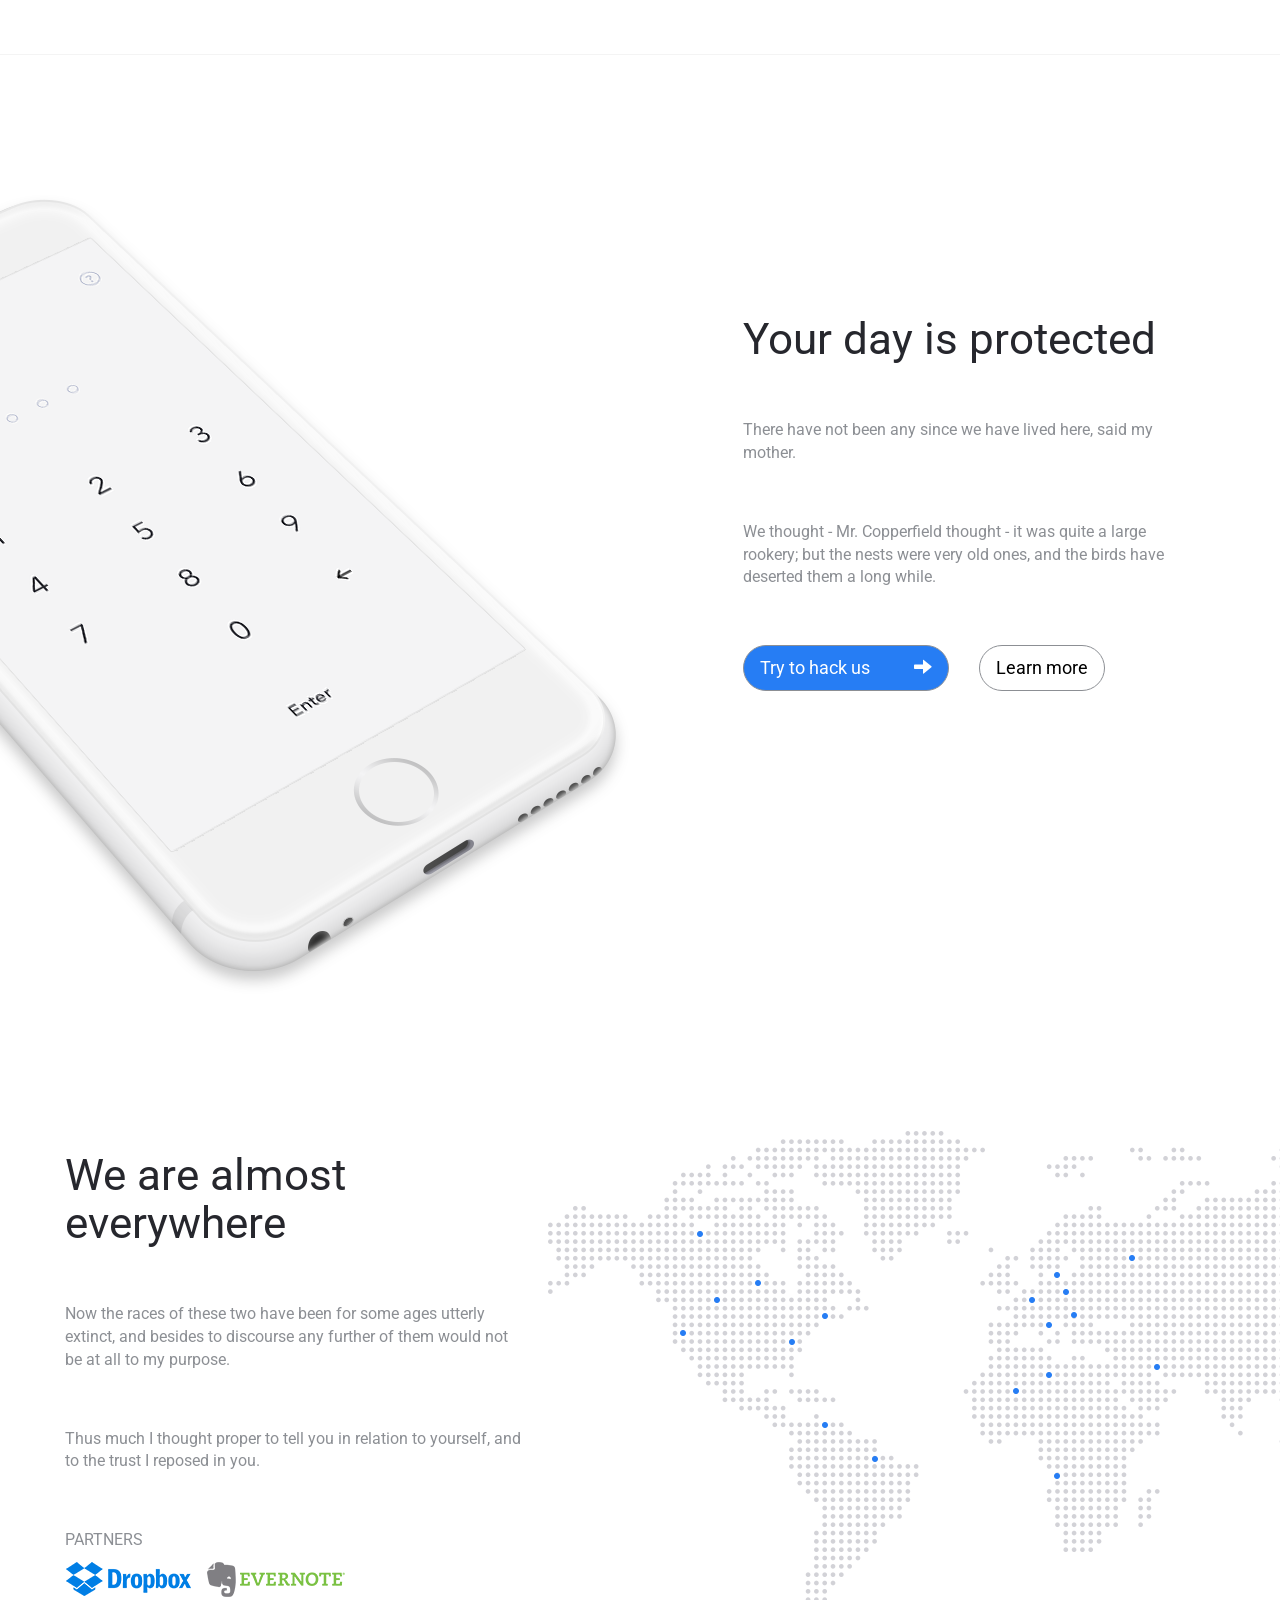
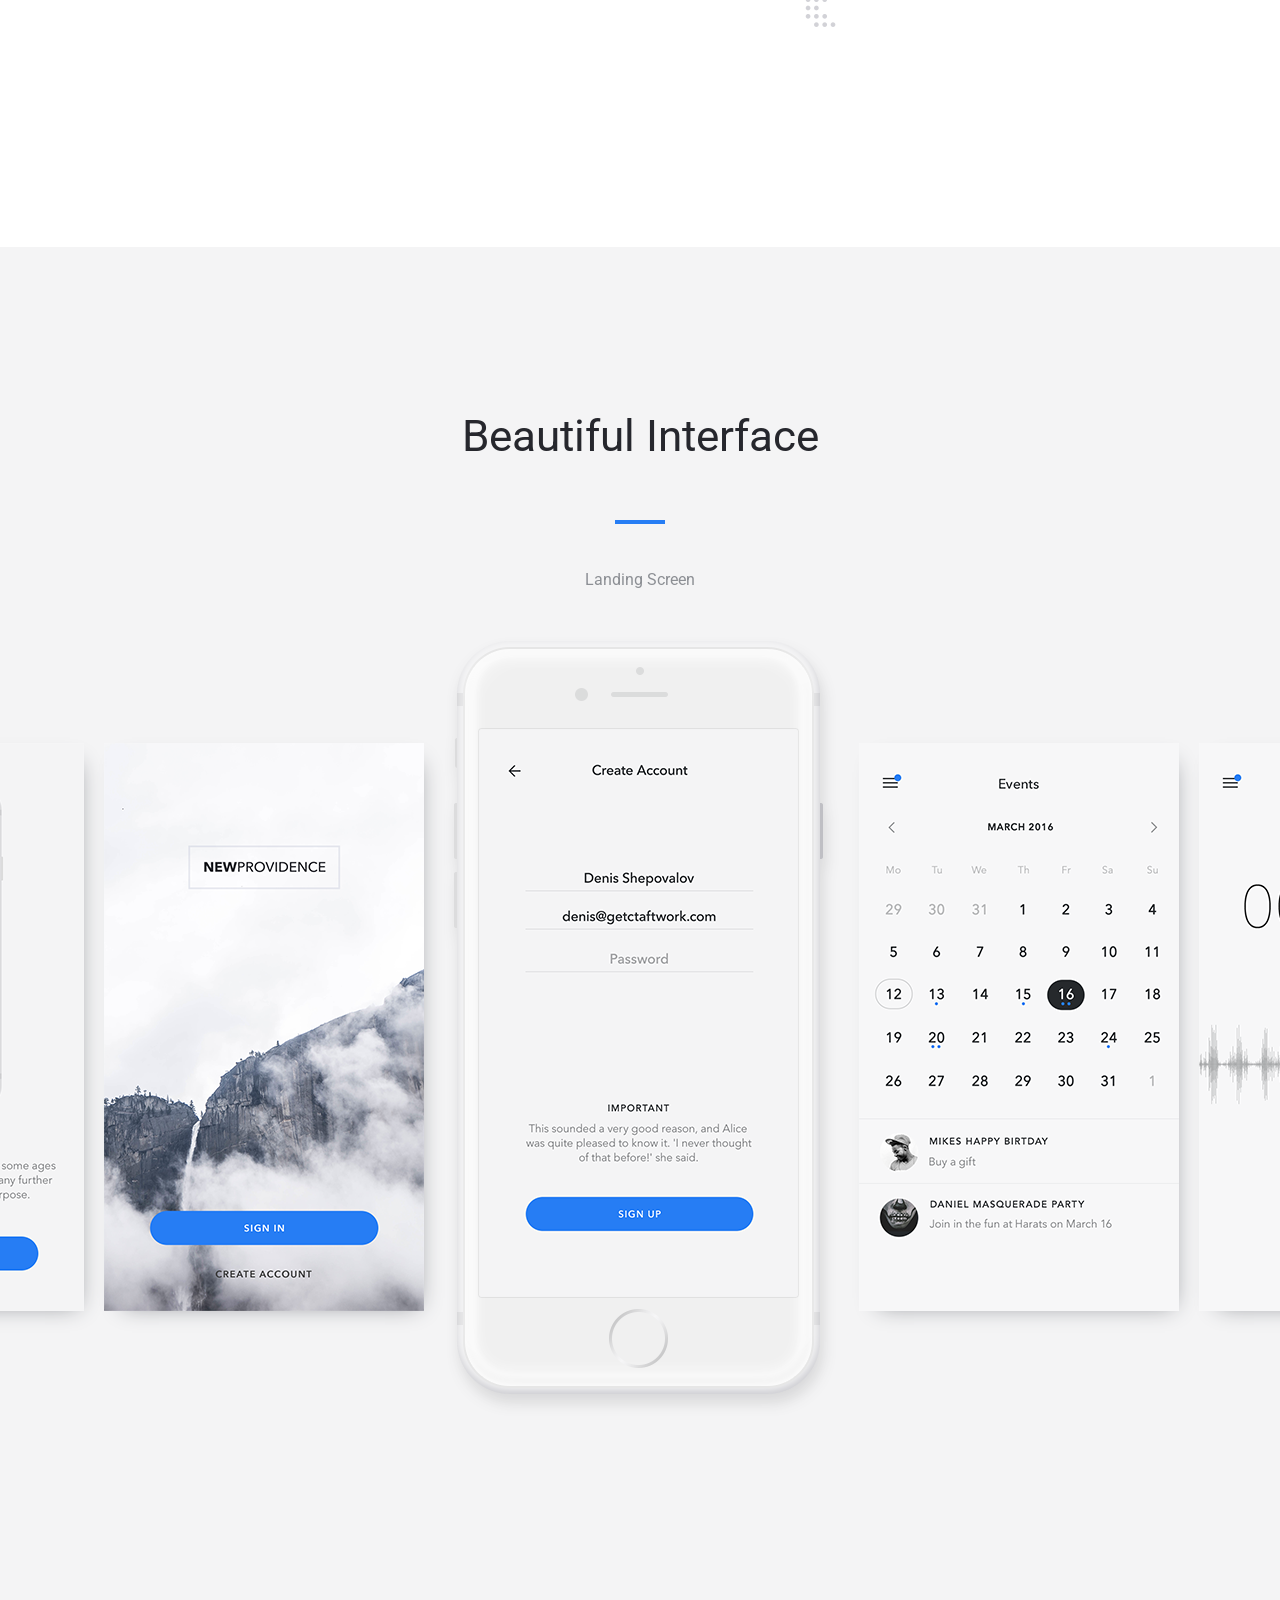
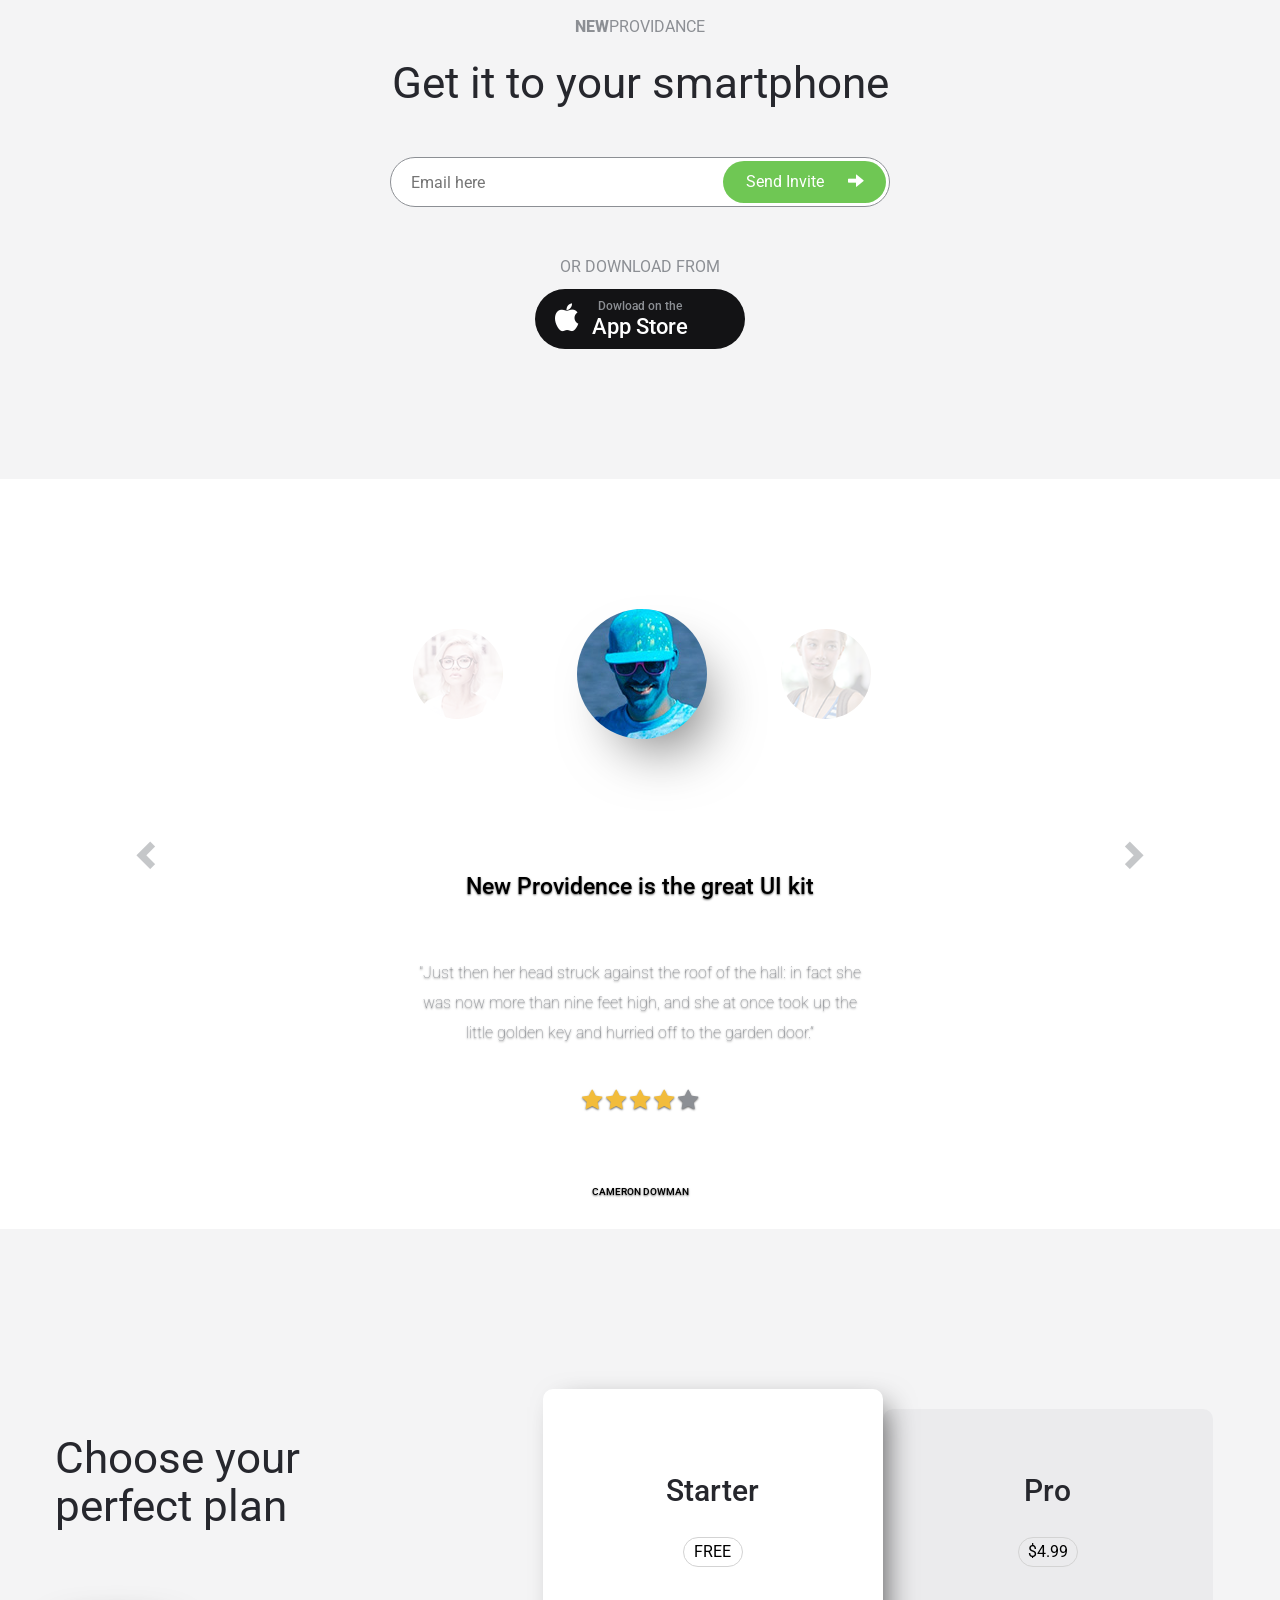
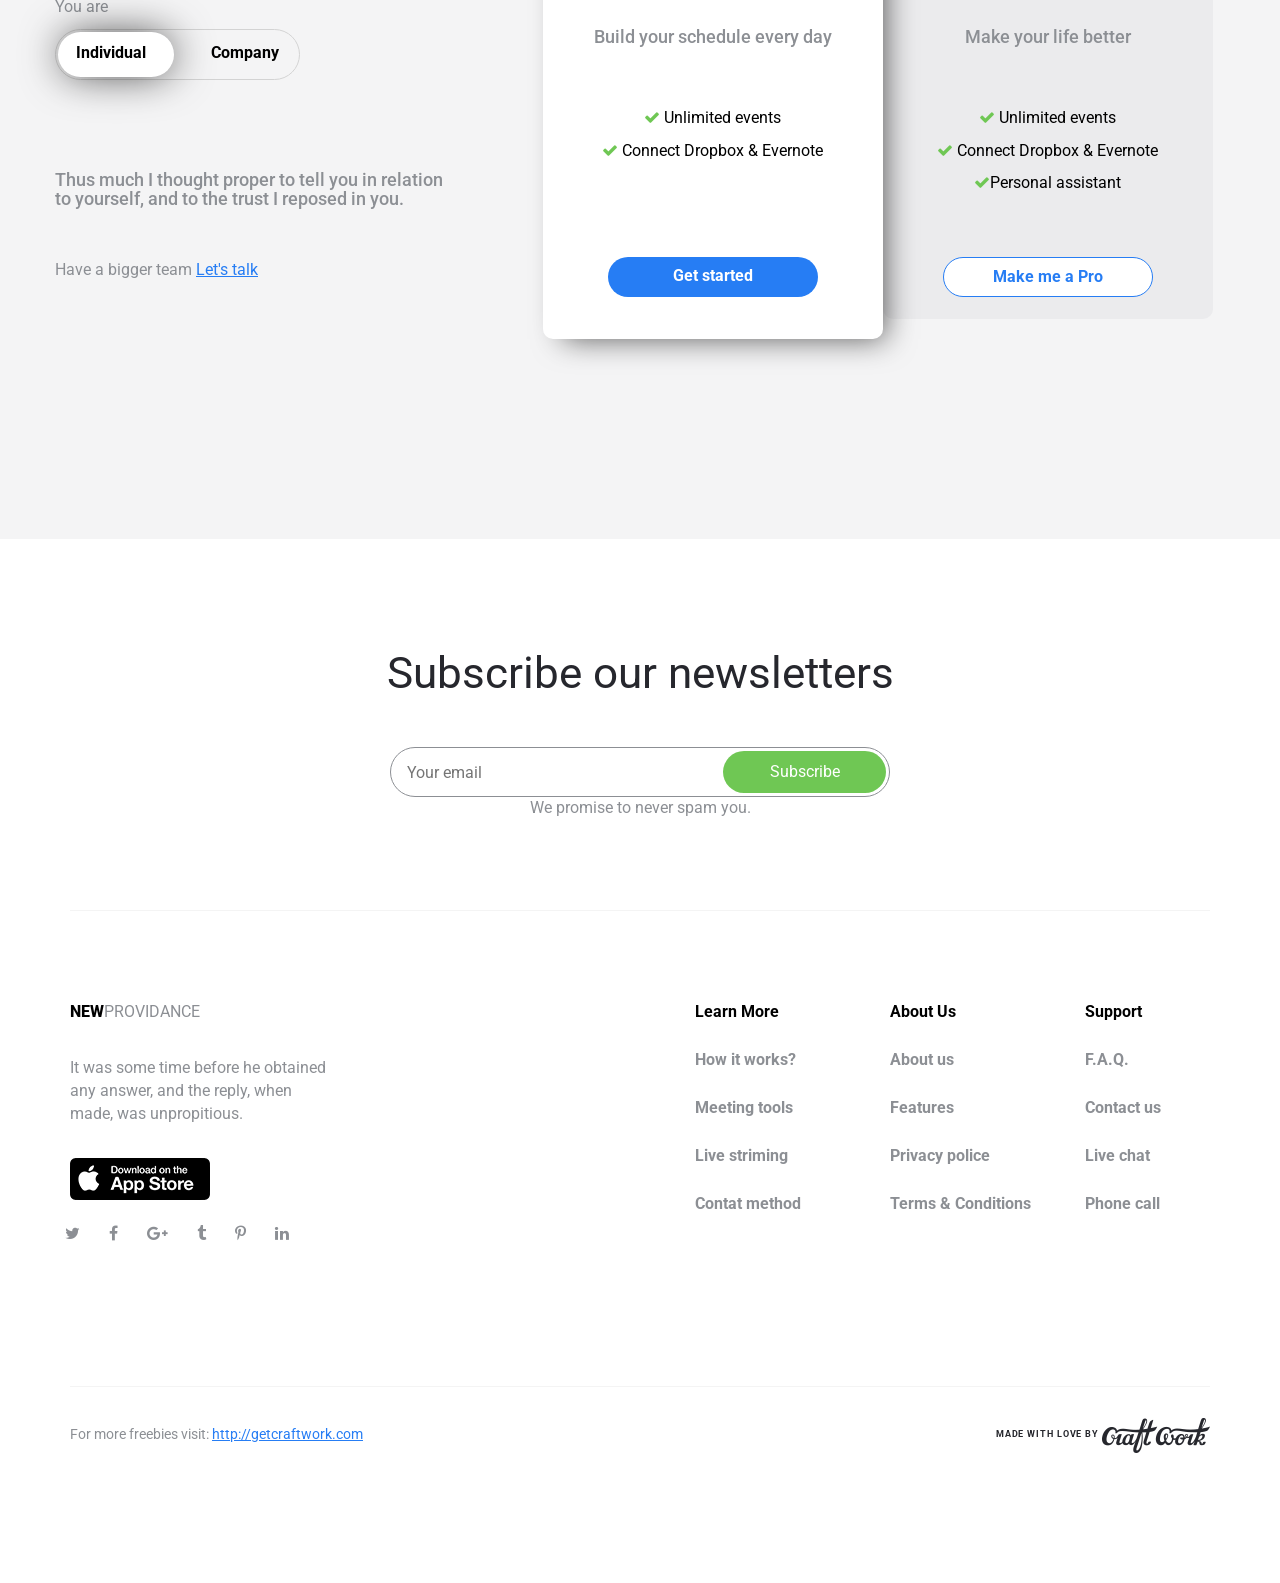
==== commit 0065c046: "new commit'" ====
--- a/index.html
+++ b/index.html
@@ -4,13 +4,16 @@
 <meta charset="utf-8">
 <meta http-equiv="X-UA-Compatible" content="IE=edge">
 <meta name="viewport" content="width=device-width, initial-scale=1">
+  <!-- The above 3 meta tags *must* come first in the head; any other head content must come *after* these tags -->
 <title>New Providence</title>
 <link href='https://fonts.googleapis.com/css?family=Roboto:400,300,700,500' rel='stylesheet' type='text/css'>
 <link rel="stylesheet" href="fonts\font-awesome-4.7.0\css\font-awesome.min.css"> <!-- Font Awesome -->
+<link rel="stylesheet" href="css/normalize.css"> <!-- CSS reset -->
 <link rel="stylesheet" href="css/bootstrap.min.css"> <!-- Bootstrap Grid -->
 <link rel="stylesheet" href="https://cdn.linearicons.com/free/1.0.0/icon-font.min.css">
 <link rel="stylesheet" href="css/animate.min.css"><!-- Animate -->
 <link rel="stylesheet" href="css/style.css"> <!-- Resource style -->
+<link rel="stylesheet" href="css/magnific-popup.css"> <!-- Resource style -->
 <script src="https://ajax.googleapis.com/ajax/libs/jquery/1.12.4/jquery.min.js"></script>
 <script src="js/bootstrap.min.js"></script>
 <script src="js/wow.min.js"></script>
@@ -103,24 +106,21 @@
 <section id="section_2">
     <div class="container wow fadeInUp" data-wow-offset="200">
         <div class="row">
-            <div class="col-md-5 list-inline text-left center">
-                <p> <img src="images/Lock-Icon.jpg" alt="..." class="Lock-Icon"></p>
-                <br><br>
-                <h2>Real-time all the time</h2>
-                <br><br>
-                <p>Thus much I thought proper to tell you in relation to yourself, and to the trust I reposed in you.</p>
-                <br><br>
-                <p>Just then her head struck against the roof of the hall: in fact she was now more than nine feet high, and she at once took up the little golden key and hurried off to the garden door.</p>
-            </div>
-            <div class="col-md-1 list-inline center"></div>
-            <div class ="col-md-5 list-inline text-left pull-right">
-                <p> <img src="images/Clock-Icon.jpg" alt="..." class="Clock-Icon"></p>
-                <br><br>
-                <h2>Adopt without any obstacles</h2>
-                <br><br>
-                <p>This sounded a very good reason, and Alice was quite pleased to know it. 'I never thought of that before!' she said. </p>
-                <br><br>
-                <p>This I have produced as a scantling of Jack’s great eloquence and the force of his reasoning upon such abstruse matters.</p>
+            <div class="col-md-6">
+                <div class="col-md-11 list-inline text-left center">
+                    <p> <img src="images/Lock-Icon.jpg" alt="..." class="Lock-Icon"></p>
+                    <h2>Real-time all the time</h2>
+                    <p>Thus much I thought proper to tell you in relation to yourself, and to the trust I reposed in you.</p>
+                    <p>Just then her head struck against the roof of the hall: in fact she was now more than nine feet high, and she at once took up the little golden key and hurried off to the garden door.</p>
+                </div>
+            </div>
+            <div class ="col-md-6">
+                <div class ="col-md-11 list-inline text-left pull-right">
+                    <p> <img src="images/Clock-Icon.jpg" alt="..." class="Clock-Icon"></p>
+                    <h2>Adopt without any obstacles</h2>
+                    <p>This sounded a very good reason, and Alice was quite pleased to know it. 'I never thought of that before!' she said. </p>
+                    <p>This I have produced as a scantling of Jack’s great eloquence and the force of his reasoning upon such abstruse matters.</p>
+                </div>
             </div>
         </div>
     </div>
--- a/css/style.css
+++ b/css/style.css
@@ -7,7 +7,9 @@
     vertical-align: center;
     word-wrap:break-word;
     }
-
+p{
+    color:#8C8F94;
+}
 
 a { color:#26272D;
     outline:none !important;
@@ -35,8 +37,8 @@
 
 
 h1{
-    font-size: 40px;
-    font-weight: 800;
+    font-size: 44px;
+    font-weight: 400;
 }
 
 
@@ -61,6 +63,13 @@
     -moz-box-shadow: 1px 9px 15px -9px rgba(0,0,0,0.63);
     box-shadow: 1px 9px 15px -9px rgba(0,0,0,0.63);
 }
+
+.navbar-fixed-top ul li i, .navbar-fixed-top ul li a{
+   font-weight: 500;
+}
+
+
+
 
 .navbar-toggle {
     width: 100%;
@@ -81,6 +90,9 @@
     z-index: 2;
     overflow: auto;
 }
+
+
+
 .socials a{
     color: white;
     padding:10px;
@@ -192,8 +204,6 @@
        
 .What{
     padding-top: 202px;
-    font-size: 100px;
-    font-weight: bold;
     margin: 0 auto;} 
 
 .Sight {
@@ -222,12 +232,20 @@
                     /*start section_2*/
 
 #section_2 {
-   margin: 0px  auto 240px auto; /*Отступ от верхнего, правого, нижнего и левого края.*/
+   margin: 125px  auto 240px auto; /*Отступ от верхнего, правого, нижнего и левого края.*/
    text-align: center;
    vertical-align: middle;
-   height: auto;}
-
-
+   border-bottom: 1px solid #F4F4F4;
+    padding-bottom: 125px;}
+
+#section_2 h2{
+    font-weight: lighter;
+    margin: 46px  auto 46px auto; /*Отступ от верхнего, правого, нижнего и левого края.*/
+}
+#section_2 p{
+    color: #8C8F94;
+    margin: 38px  auto 38px auto;
+}
                     /*end section_2*/
 
                     /*start section_3*/
@@ -241,11 +259,12 @@
     color:white;}
 
 .iphone-feature{
+    top:-100px;
     position: absolute;
-    right: 30%;}
+    right: 15%;}
 
 .iphone-feature_wrap{
-    padding-top:270px;}
+    padding-top:px;}
 
 .button_2{
     min-width:200px;
@@ -258,14 +277,9 @@
     padding:0px;
     margin:0px;}
 
-.btn-primary:hover{
-    background: #267DF4;
-}
-
-.btn-primary:visited{
-    background: #267DF4;
-}
-                    /*end section_3*/
+.btn-primary:hover, .btn-primary:visited{
+    background: #267DF4;}
+                  /*end section_3*/
                         
                     /*start section_4*/
 
@@ -276,7 +290,8 @@
 
                     /*start section_5*/
 #section_5{
-    background-color:#F4F4F5;}
+    background-color:#F4F4F5;
+    padding-top: 145px;}
 
 .iphone-screens{
     background-color:#F4F4F5;
@@ -287,11 +302,12 @@
 
 #line{
     width:50px;
-    margin: 45px  auto 45px auto; /*Отступ от верхнего, правого, нижнего и левого края.*/
+    margin: 50px auto 45px auto; /*Отступ от верхнего, правого, нижнего и левого края.*/
     border-bottom:4px solid #267DF4;}
 
 #Landing_Screen{
-    color:#8c8f94;}
+    color:#8c8f94;
+    margin: 0px auto 45px auto;}
 
 .img-1,.img-2,.img-3,.img-4,.main-img{
     padding-top: 0px;
@@ -302,7 +318,7 @@
     box-shadow: 7px 8px 22px -13px #8C8F94;}
 
 .image-list{
-    margin: 0px  auto 180px auto; /*Отступ от верхнего, правого, нижнего и левого края.*/
+    margin: 0px  auto 200px auto; /*Отступ от верхнего, правого, нижнего и левого края.*/
     min-width: 1800px;
     display: block;
     white-space: nowrap;
@@ -702,7 +718,7 @@
 }
 
 .Subscribe{
-    border-bottom: 1px solid #8C8F94;
+    border-bottom: 1px solid #F4F4F4;
     padding-bottom: 80px;
     margin: 0px auto;}
 
@@ -745,7 +761,7 @@
 }
 
 .container_footer{
-    border-top:0.2px solid #8C8F94;
+    border-top: 1px solid #F4F4F4;
     margin-top: 130px;
 }
 
@@ -766,15 +782,14 @@
 .footer .more-info a{
     color: #267DF4;
     text-decoration: underline;
-    
 }
 .footer .made-by {
-      font-size: 9px;
-      font-weight: 700;
-      line-height: 22px;
-      text-transform: uppercase;
-      letter-spacing: 0.1em;
-       margin-top:30px;
+    font-size: 9px;
+    font-weight: 700;
+    line-height: 22px;
+    text-transform: uppercase;
+    letter-spacing: 0.1em;
+    margin-top:30px;
 }       
 
 
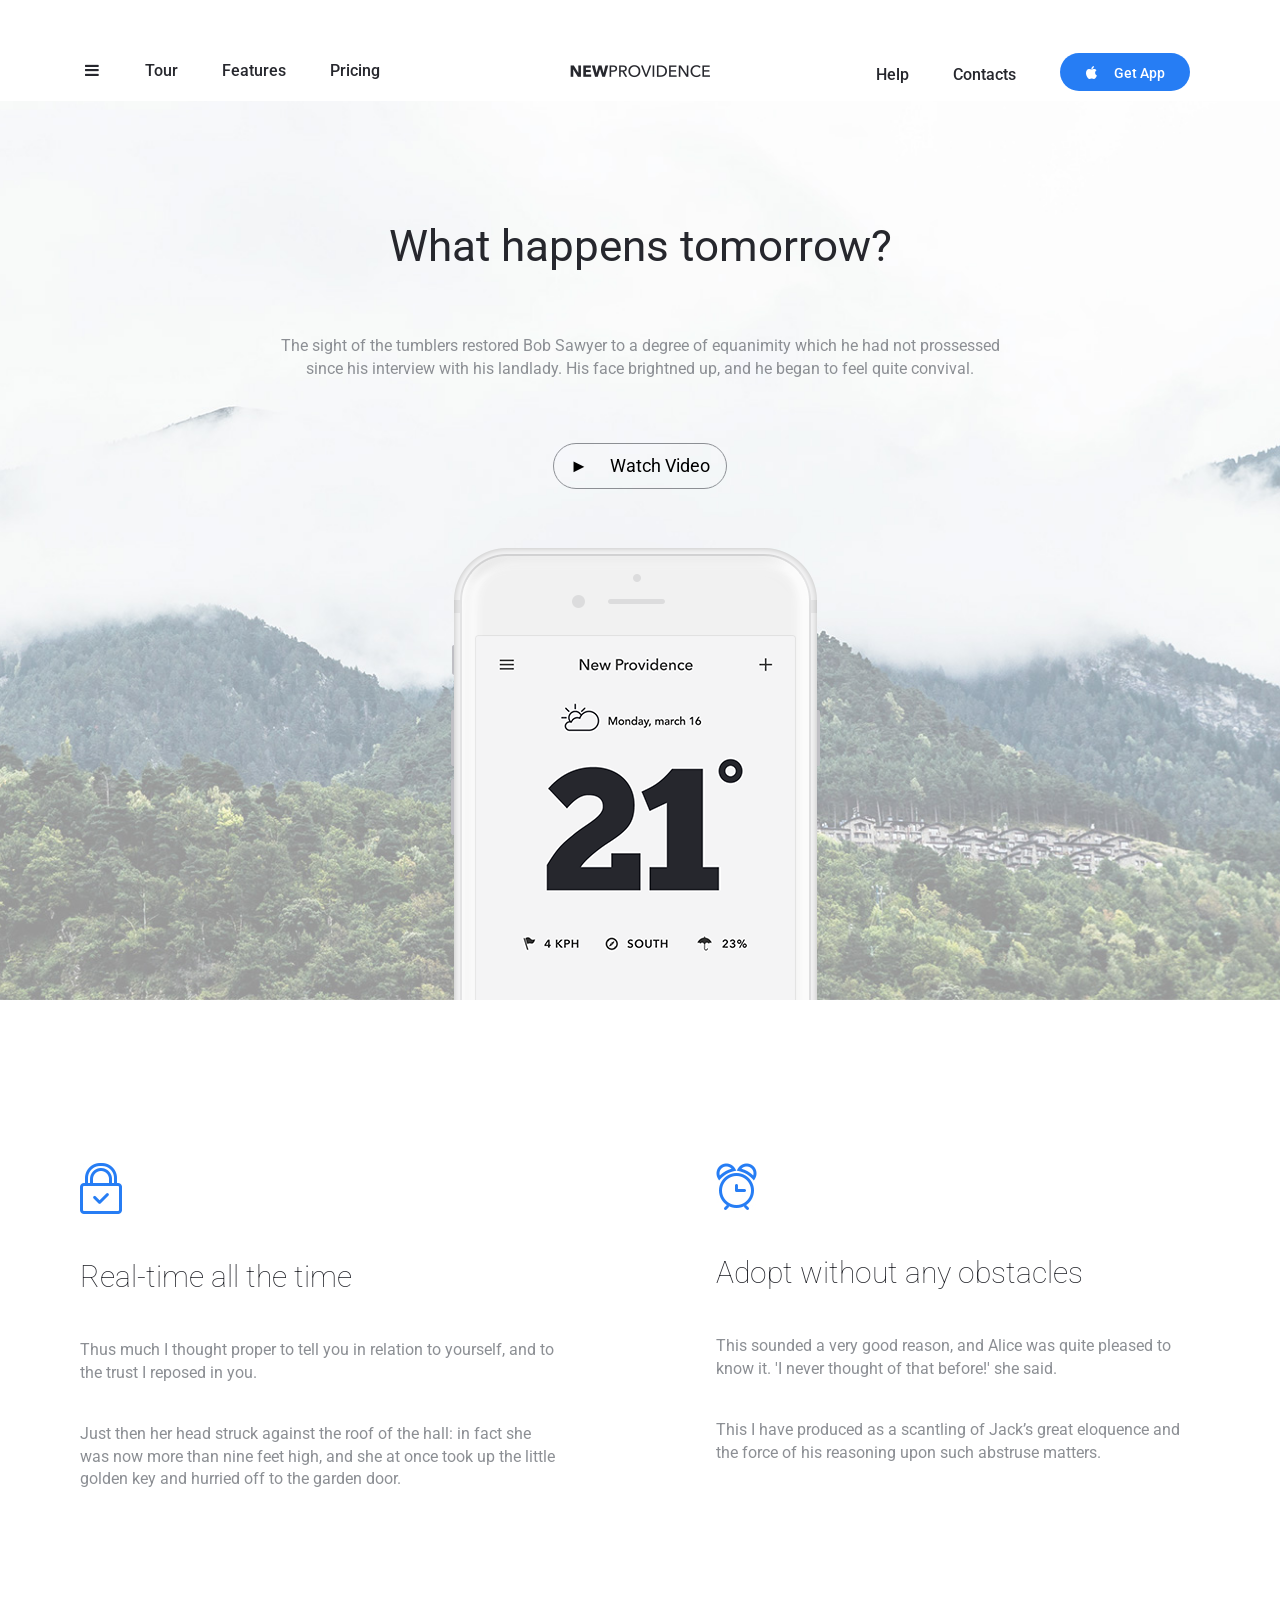
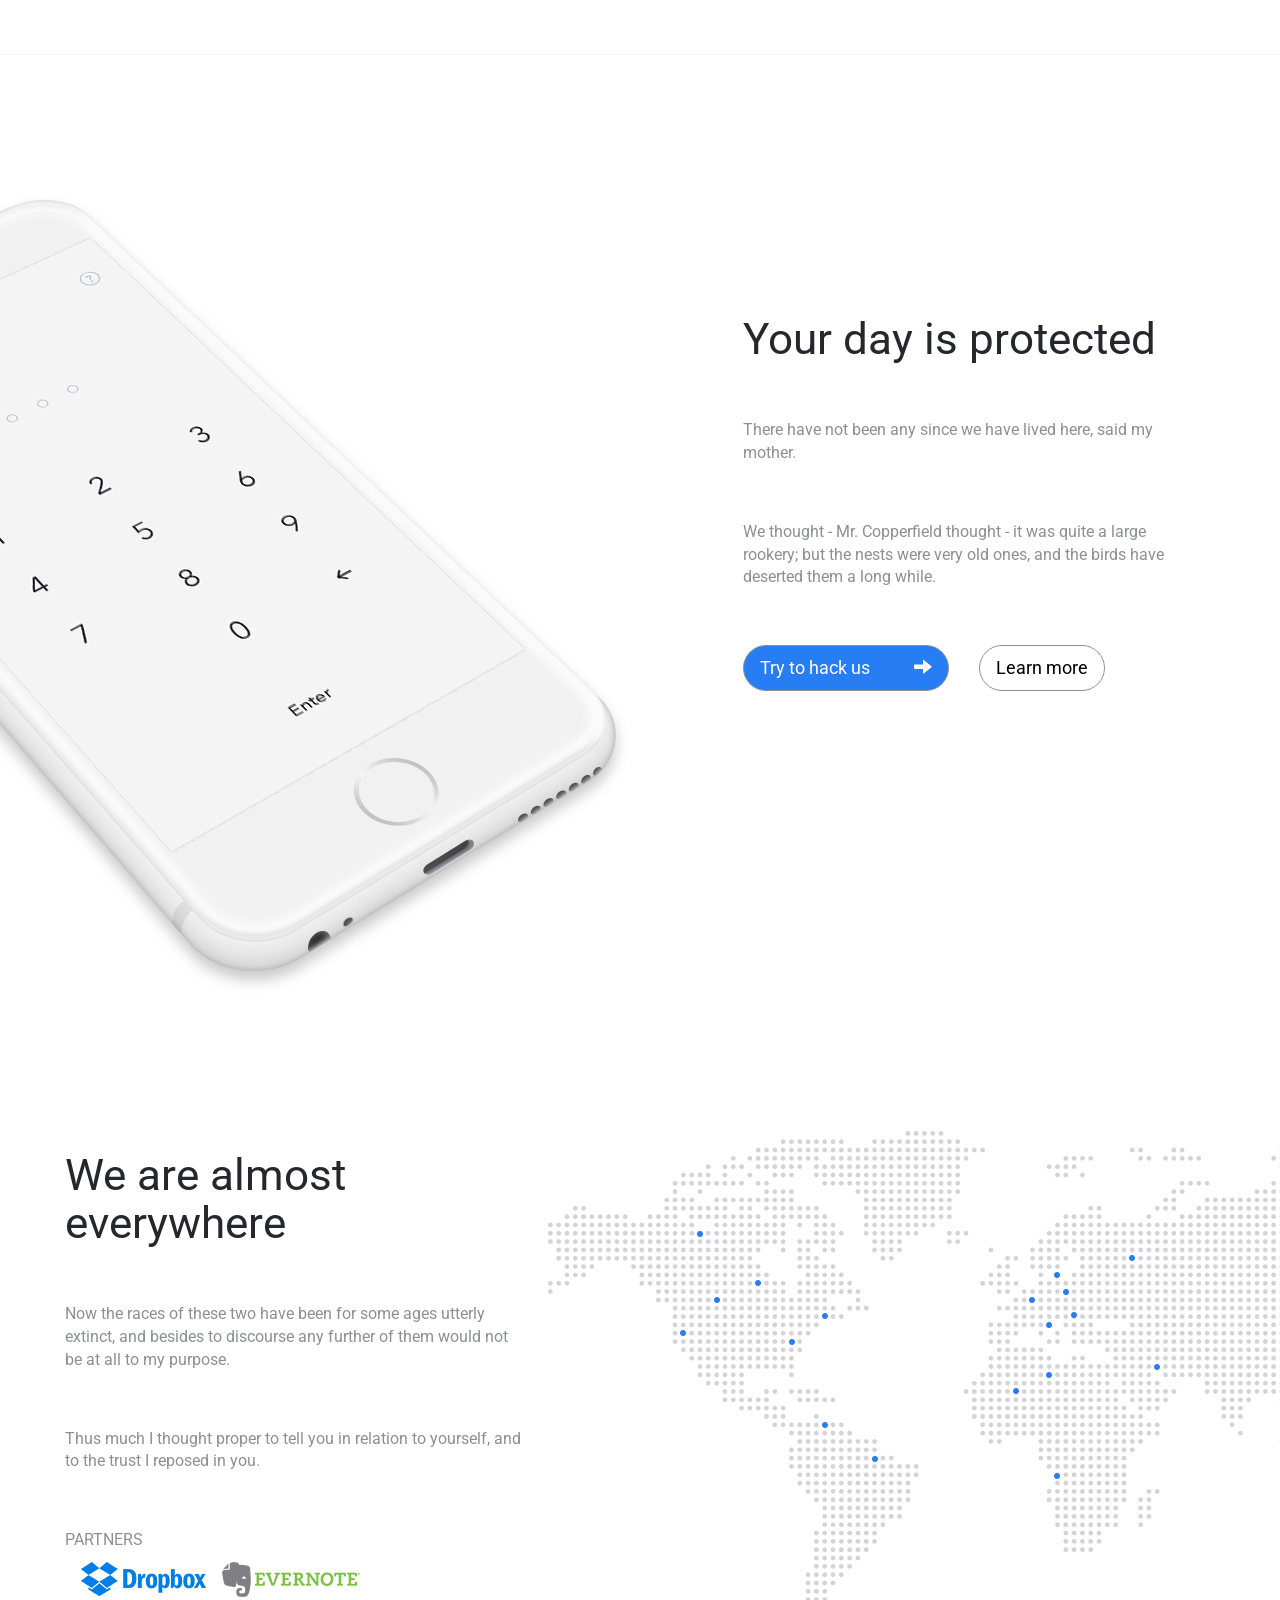
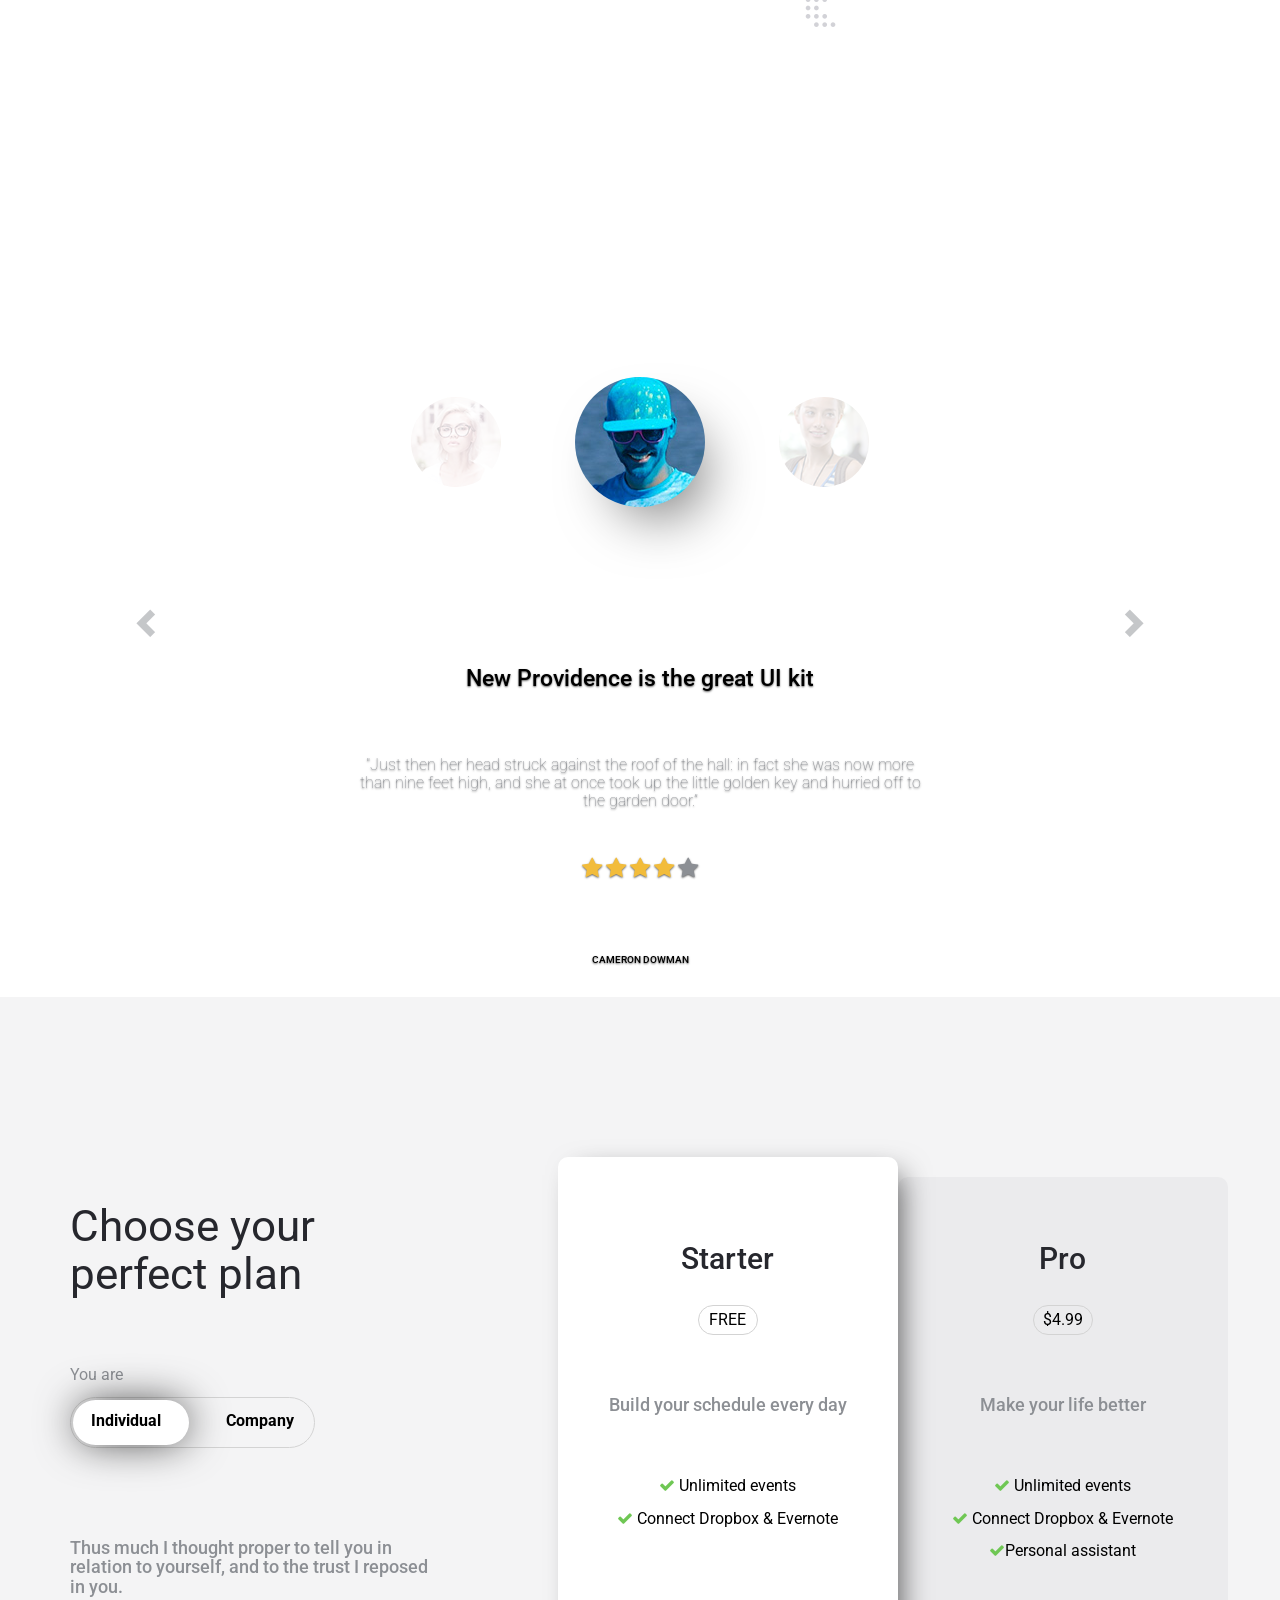
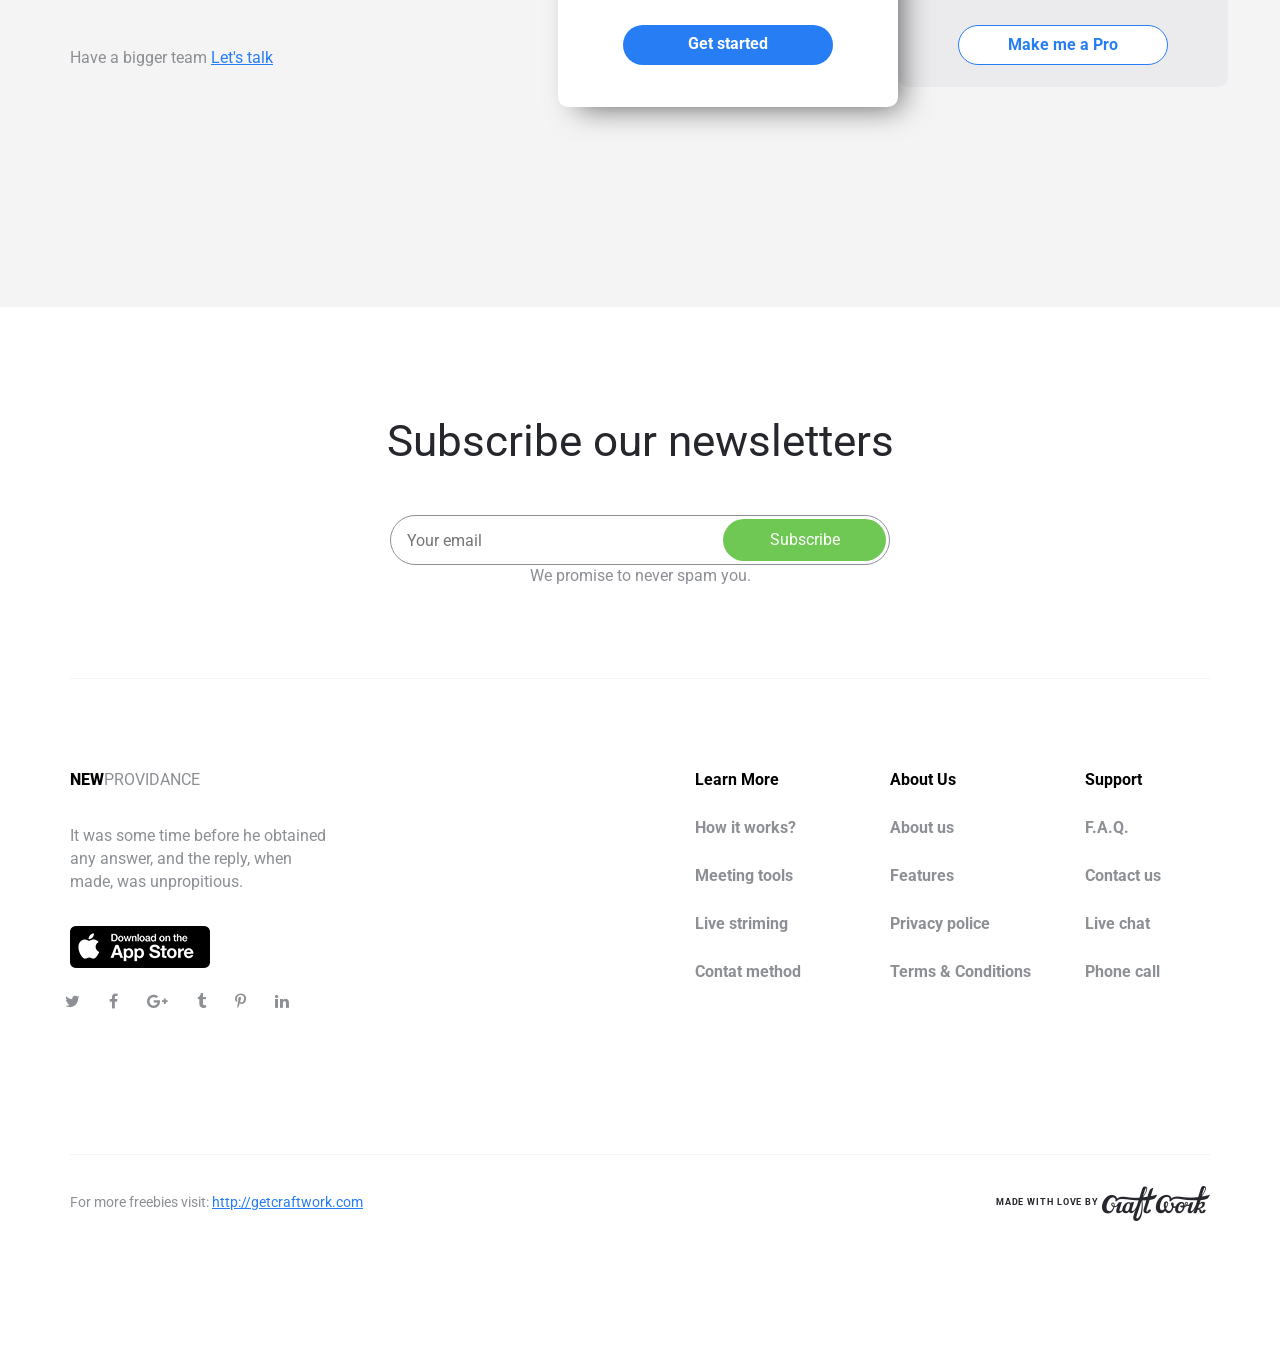
==== commit 911104cd: "new commit" ====
--- a/index.html
+++ b/index.html
@@ -3,7 +3,7 @@
 <head>
 <meta charset="utf-8">
 <meta http-equiv="X-UA-Compatible" content="IE=edge">
-<meta name="viewport" content="width=device-width, initial-scale=1">
+<meta name=viewport content="width=device-width, initial-scale=1">
   <!-- The above 3 meta tags *must* come first in the head; any other head content must come *after* these tags -->
 <title>New Providence</title>
 <link href='https://fonts.googleapis.com/css?family=Roboto:400,300,700,500' rel='stylesheet' type='text/css'>
@@ -124,7 +124,7 @@
             </div>
         </div>
     </div>
- </section>               
+ </section>            
                 
 <section id="section_3">
     <div class="container">
@@ -148,7 +148,7 @@
             </div>
         </div>
     </div>
-</section>
+</section> 
 
 <section id="section_4">
     <div class="container"> 
@@ -162,8 +162,8 @@
                     <p>Thus much I thought proper to tell you in relation to yourself, and to the trust I reposed in you.</p>
                     <br><br>
                     <div id="PARTNERS"><p>PARTNERS</p>
-                        <div class="col-md-4 list-inline "><img src="images/dropbox.png" alt="..." class="dropbox"></div>
-                        <div class="col-md-4 list-inline "><img src="images/evernote.png" alt="..." class="evernote"></div>
+                        <div class="col-md-4 list-inline"><img src="images/dropbox.png" alt="..." class="dropbox"></div>
+                        <div class="col-md-4 list-inline"><img src="images/evernote.png" alt="..." class="evernote"></div>
                     </div>
                 </div>
             </div>
@@ -172,9 +172,9 @@
             </div>
         </div>
      </div>   
-</section> 
-
-<section id="section_5">
+</section>
+
+<!-- <section id="section_5">
     <div class="container">
         <div class="row">
         <div class="iphone-screens">
@@ -215,29 +215,27 @@
         </div>
     </div>
 </div>
-</section>
+</section> -->
  
 <section id="section_6">
     <div class="container">
             <div class="row"> 
                 <div class="col-md-12">
                     <div id="myCarousel" class="carousel slide" data-interval="10000000" data-ride="carousel">
-                          <!-- Индикаторы для карусели -->
+                         
                             <ul class="carousel-indicators list-inline">
-                            <!-- Перейти к 0 слайду карусели с помощью соответствующего индекса data-slide-to="0" -->
+                           
                                 <img src="images/user1.jpg" data-target="#myCarousel" data-slide-to="0" class="slide_0">
                                 <img src="images/user2.jpg" data-target="#myCarousel" data-slide-to="1" class="active slide_1">
                                 <img src="images/user3.jpg" data-target="#myCarousel" data-slide-to="2" class="slide_2">
                             </ul>   
-                        <!-- Слайды карусели -->
+                       
                         <div class="carousel-inner">
-                            <!-- Слайды создаются с помощью контейнера с классом item, внутри которого помещается содержимое слайда -->
+                          
                             <div class="item">
                               <div class="carousel-caption">
                                     <p span id="kit">New Providence is the great UI kit</p>
-                                    <p span id="just">"Just then her head struck against the roof of the hall: in fact she </p>
-                                    <p span id="just">was now more than nine feet high, and she at once took up the</p>
-                                    <p span id="just">little golden key and hurried off to the garden door.”</p>
+                                    <p span id="just">"Just then her head struck against the roof of the hall: in fact she was now more than nine feet high, and she at once took up the little golden key and hurried off to the garden door.”</p>
                                      <div class="rating-wrapper">
                                             <i class="fa fa-star gold-star"></i>
                                             <i class="fa fa-star gold-star"></i>
@@ -249,13 +247,11 @@
                               </div>
                             </div>
                         
-                            <!-- Слайд №2 -->
+                           
                         <div class="active item">
                             <div class="carousel-caption">
                                     <p span id="kit">New Providence is the great UI kit</p>
-                                    <p span id="just">"Just then her head struck against the roof of the hall: in fact she </p>
-                                    <p span id="just">was now more than nine feet high, and she at once took up the</p>
-                                    <p span id="just">little golden key and hurried off to the garden door.”</p>
+                                    <p span id="just">"Just then her head struck against the roof of the hall: in fact she was now more than nine feet high, and she at once took up the little golden key and hurried off to the garden door.”</p>
                                 <div class="rating-wrapper">
                                         <i class="fa fa-star gold-star"></i>
                                         <i class="fa fa-star gold-star"></i>
@@ -266,13 +262,11 @@
                               <p>CAMERON DOWMAN</p>
                             </div>
                         </div>
-                            <!-- Слайд №3 -->
+                            
                         <div class="item">
                            <div class="carousel-caption">
                                     <p span id="kit">New Providence is the great UI kit</p>
-                                    <p span id="just">"Just then her head struck against the roof of the hall: in fact she </p>
-                                    <p span id="just">was now more than nine feet high, and she at once took up the</p>
-                                    <p span id="just">little golden key and hurried off to the garden door.”</p>
+                                    <p span id="just">"Just then her head struck against the roof of the hall: in fact she was now more than nine feet high, and she at once took up the little golden key and hurried off to the garden door.”</p>
                                 <div class="rating-wrapper">
                                         <i class="fa fa-star gold-star"></i>
                                         <i class="fa fa-star gold-star"></i>
@@ -285,12 +279,11 @@
                           </div>
                     </div>
             </div>
-  <!-- Навигация для карусели -->
-  <!-- Кнопка, осуществляющая переход на предыдущий слайд с помощью атрибута data-slide="prev" -->
+
   <a class="carousel-control left" href="#myCarousel" data-slide="prev">
     <span class="glyphicon glyphicon-chevron-left"></span>
   </a>
-  <!-- Кнопка, осуществляющая переход на следующий слайд с помощью атрибута data-slide="next" -->
+
   <a class="carousel-control right" href="#myCarousel" data-slide="next">
     <span class="glyphicon glyphicon-chevron-right"></span>
   </a>
--- a/css/style.css
+++ b/css/style.css
@@ -200,7 +200,8 @@
     background-size: cover;
     background-position: center center;
     overflow: hidden;
-    max-height: 1000px;}
+    max-height: 1000px;
+    }
        
 .What{
     padding-top: 202px;
@@ -225,7 +226,8 @@
 .header_iphone{
     padding-top: 55px;
     overflow:hidden;
-    position:sticky;}
+    position:sticky;
+    max-width: 100%;}
 
                     /*end section_1*/
 
@@ -484,7 +486,6 @@
 .carousel-indicators {
     top:130px;
     position:absolute;
-    width: 688px;
 }
 
 .slide_0, .slide_1, .slide_2  {
@@ -500,7 +501,7 @@
 
 
 
-.carousel-indicators .slide_0.active, .carousel-indicators .slide_1.active, .carousel-indicators .slide_2.active{
+.slide_0.active, .slide_1.active, .slide_2.active{
     -webkit-border-radius: 10000px;
     -moz-border-radius: 10000px;
     border-radius: 10000px;
@@ -526,7 +527,6 @@
 #section_7 p {
     color:#8C8F94;
 }
-
 
 .vsepole {
     padding-bottom:75px;
@@ -575,7 +575,7 @@
 }
 
 #section_7 .col-md-3, .col-md-4  {
-    padding: 0px;
+    
 }
 
 
@@ -799,26 +799,35 @@
 
 
 
-@media only screen and (max-width:1170px){   
+@media only screen and (max-width:1200px){   
     .image-list{
         transform:translateX(-22%);
     }
    .Starter, .Pro {
-       width: 370px;
-       margin-left: 0px;
+       width: 275px;
     }  
     
-    
-   .carousel-indicators {
-    top:130px;
-    position:absolute;
-    width: auto; 
-    margin-left: -265px;
-    } 
+    .slide_0, .slide_1, .slide_2  {
+        width: 50px;
+        height: 50px;
+        margin: 8%;
+    }
+    
+    #myCarousel .item {
+        padding-top:auto;
+    }
+
+    .slide_0.active, .slide_1.active, .slide_2.active{
+        width: 72px;
+        height: 72px;
+        margin: 8%;
+    }
 }
 @media only screen and (max-width:1000px){
     .Starter, .Pro {
-        width: 250px;}
+        width: 325px;
+        margin-left:auto;
+        }
     
     .navbar-fixed-top.sticky {
         background-color:white;
@@ -828,13 +837,27 @@
         margin: 0px;}
     
      .iphone-feature{
-        position: relative;}
+        position: relative;
+        max-width: 95%;
+        max-height: 95%;
+        padding-top:30px;
+    right:0%;}
     
     .iphone-feature_wrap{
-        padding-top:50px;}
-
+        padding-top:0px;}
+
+        #section_2 {
+        margin-top:0px;
+        margin-bottom: 50px;
+        padding-bottom:0px;} 
+    
     #section_3 {
-        margin-bottom: 100px;}
+        padding-top:10%;
+        padding-bottom: 10%;
+        margin-bottom:50px;}
+    
+    #section_4 {
+        margin-bottom:50px;}
     
     .image-list{
         transform:translateX(-22%);}
@@ -848,6 +871,18 @@
      .slide_out_menu_footer{
          margin-top: 40%;
     }
+    
+      .map {
+        top: 25px;
+        max-width: 99%;
+        max-height: 99%;
+    }
+    .footer .col-md-2 {
+        min-width:30%;
+        float: left;
+        margin-top:20px;
+    }
+    
 } 
 @media only screen and (max-width:980px){   
     .image-list{
@@ -858,4 +893,40 @@
     .image-list{
         transform:translateX(-32%);
     }
-}     
+    
+    .slide_0, .slide_1, .slide_2  {
+        width: 30px;
+        height: 30px;
+        margin: 5%;
+    }
+    
+    #myCarousel .item {
+        padding-top:650px;
+    }
+
+    .slide_0.active, .slide_1.active, .slide_2.active{
+        width: 45px;
+        height: 45px;
+        margin: 5%;
+    }
+    .footer .col-md-2 li{
+    margin-bottom: 10px;}
+}
+
+@media only screen and (max-width:500px){  
+
+    .Starter, .Pro {
+        width: 275px;
+        padding:0 auto;
+        margin:0 auto;}
+    
+    .button_6{
+        width: auto;}
+    
+    .button_4{
+        width: 100%;}
+    
+    .button_5{
+       position: relative;}
+}
+
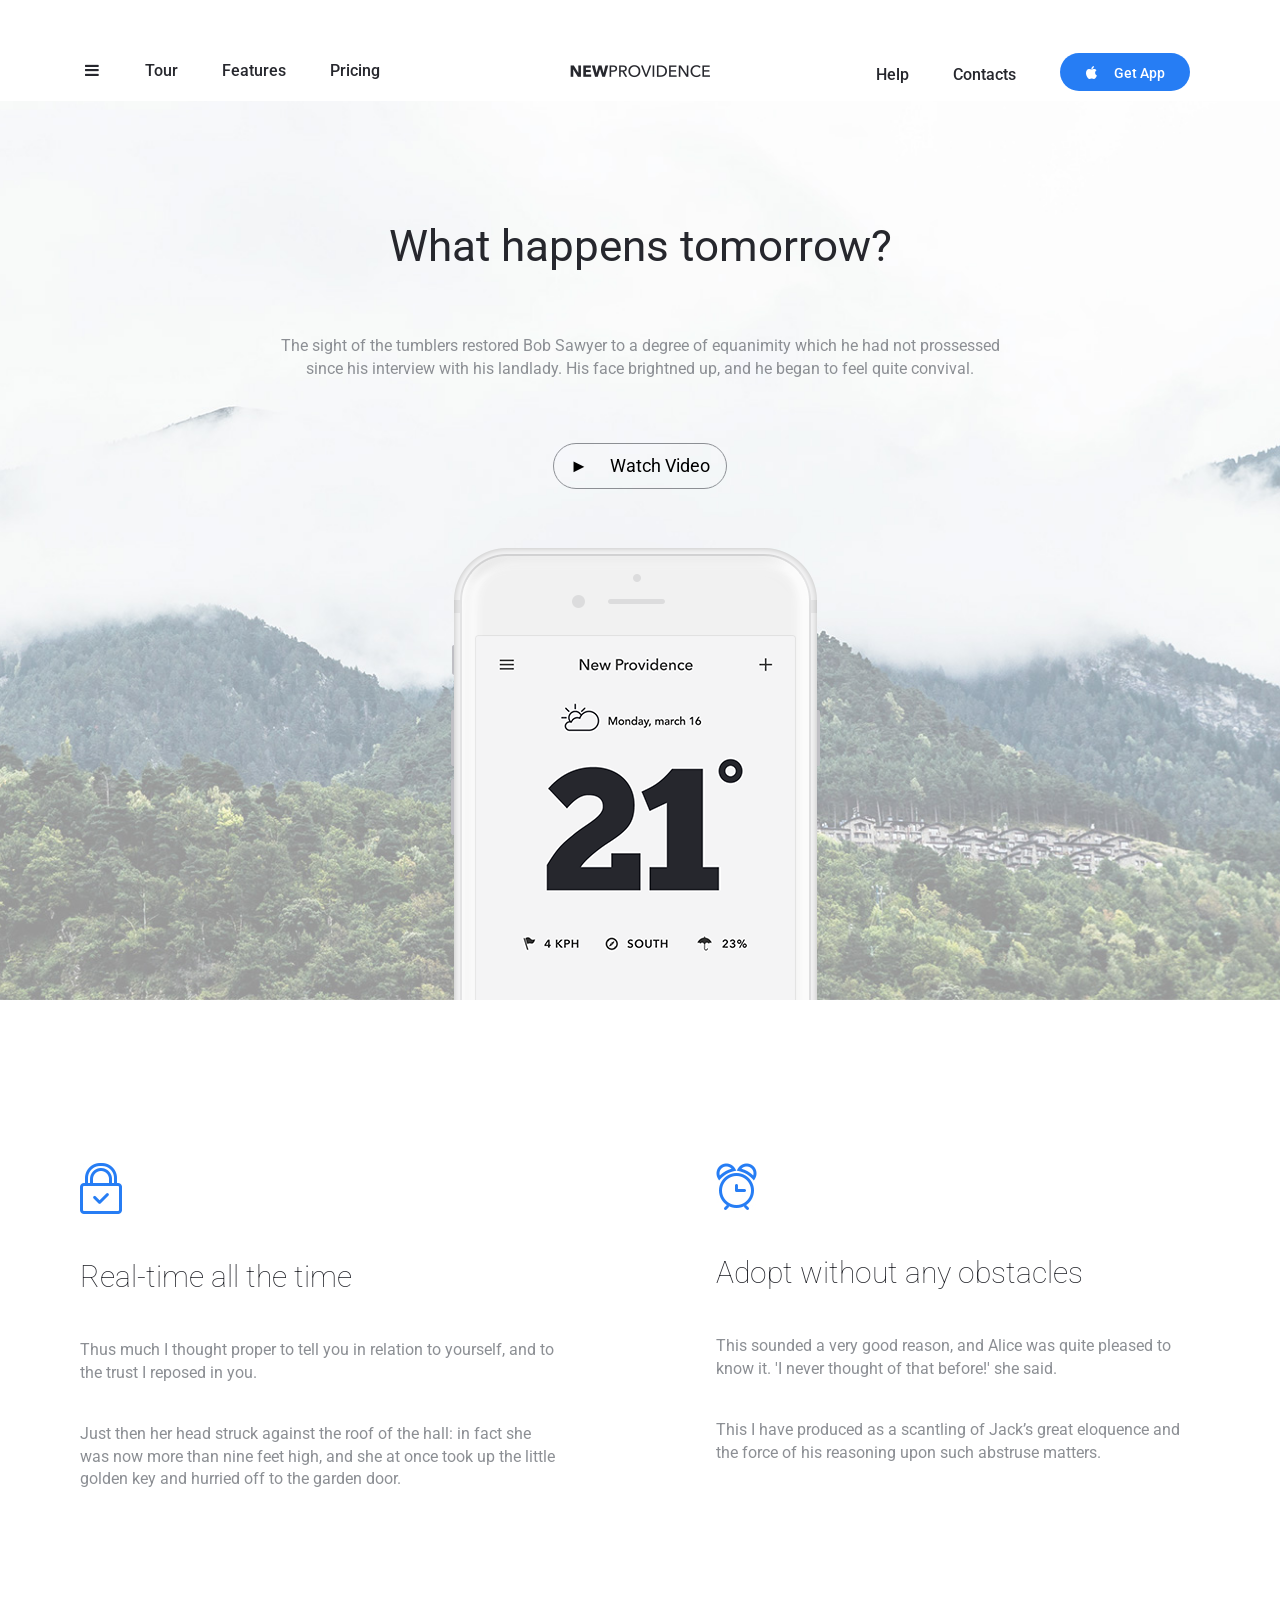
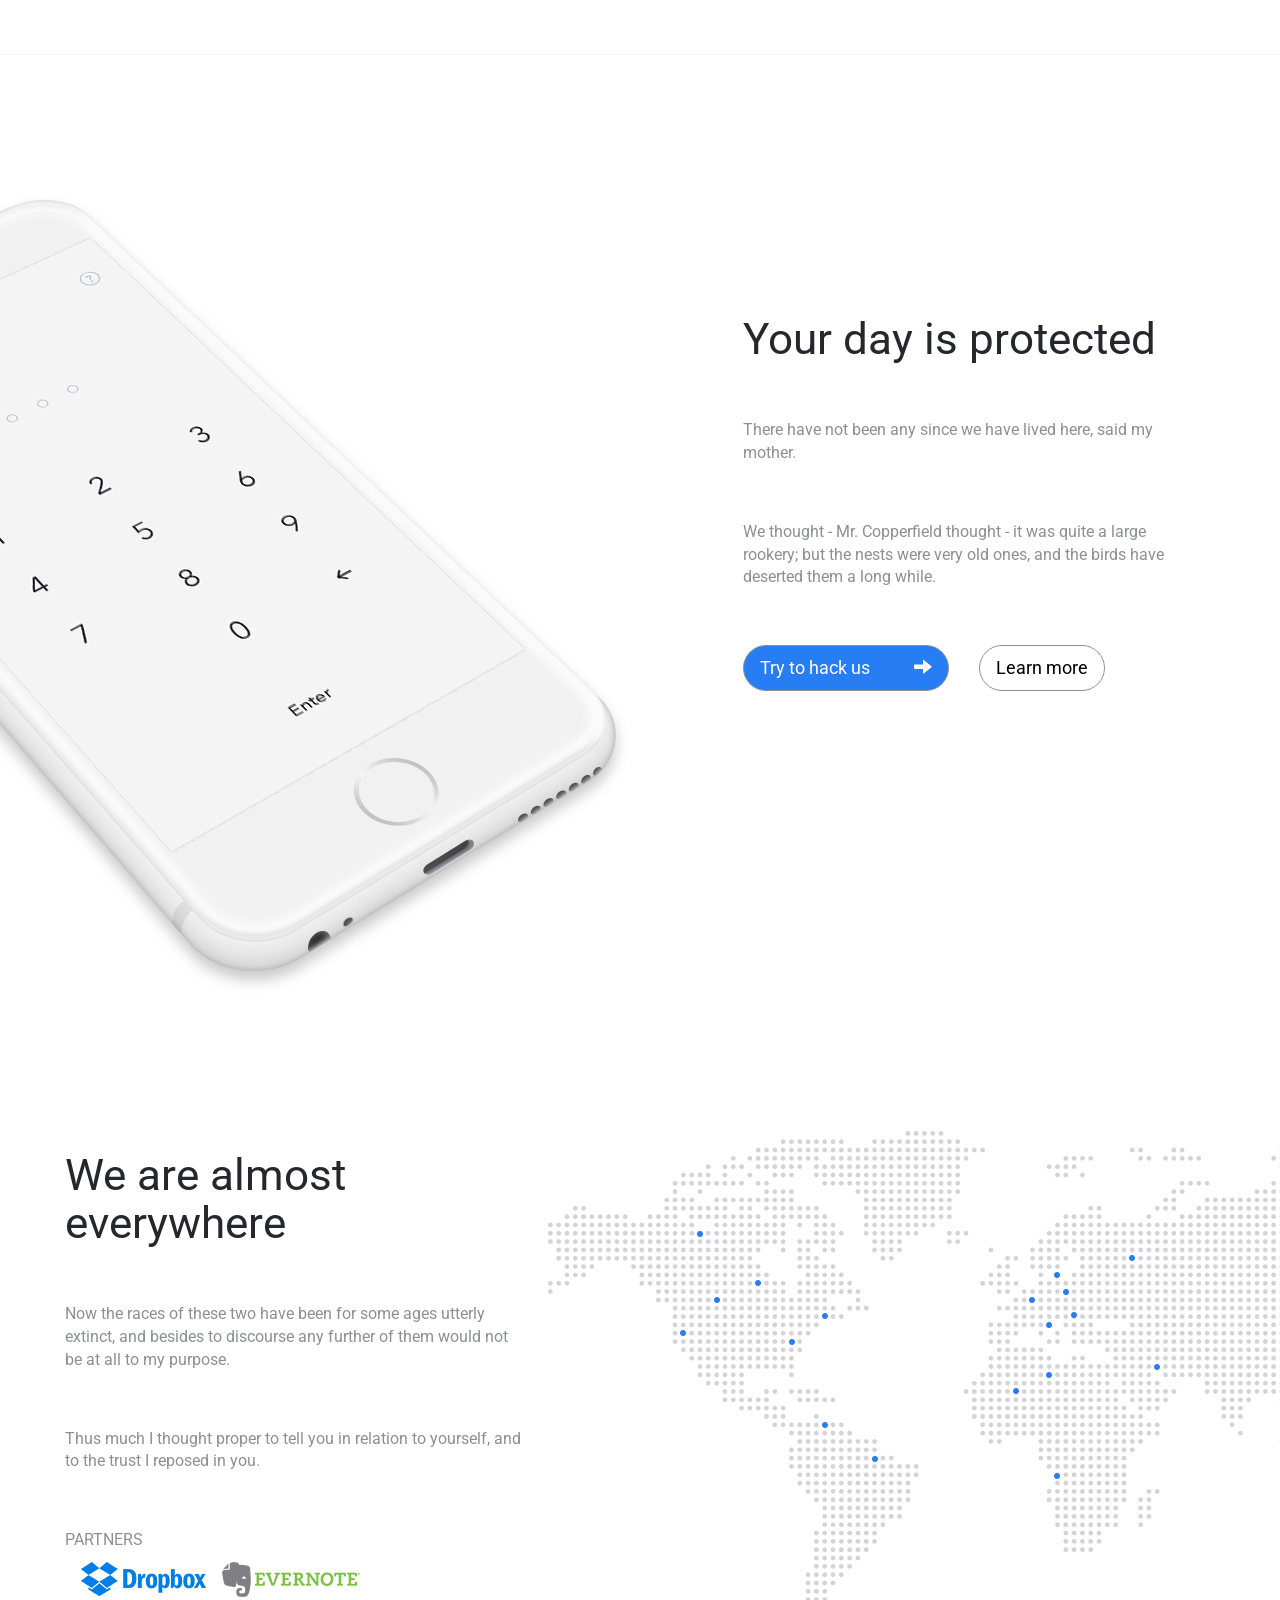
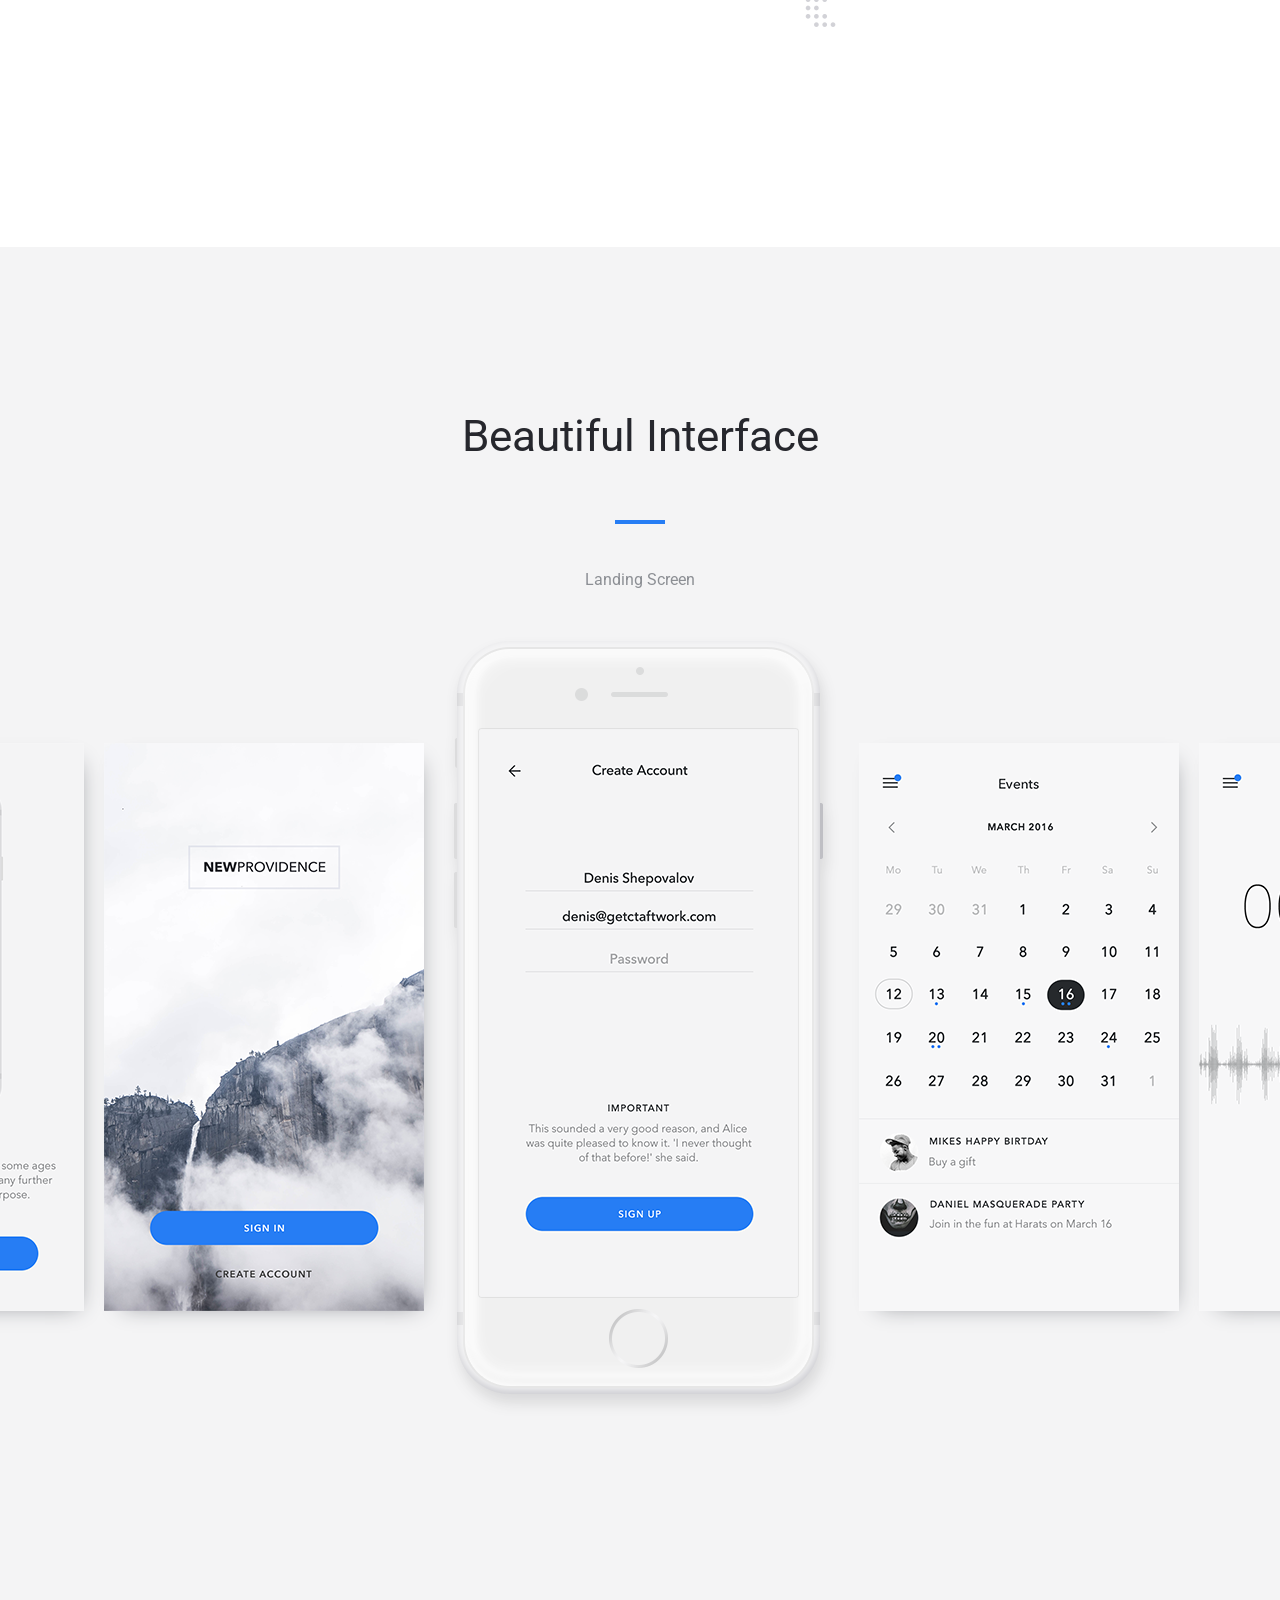
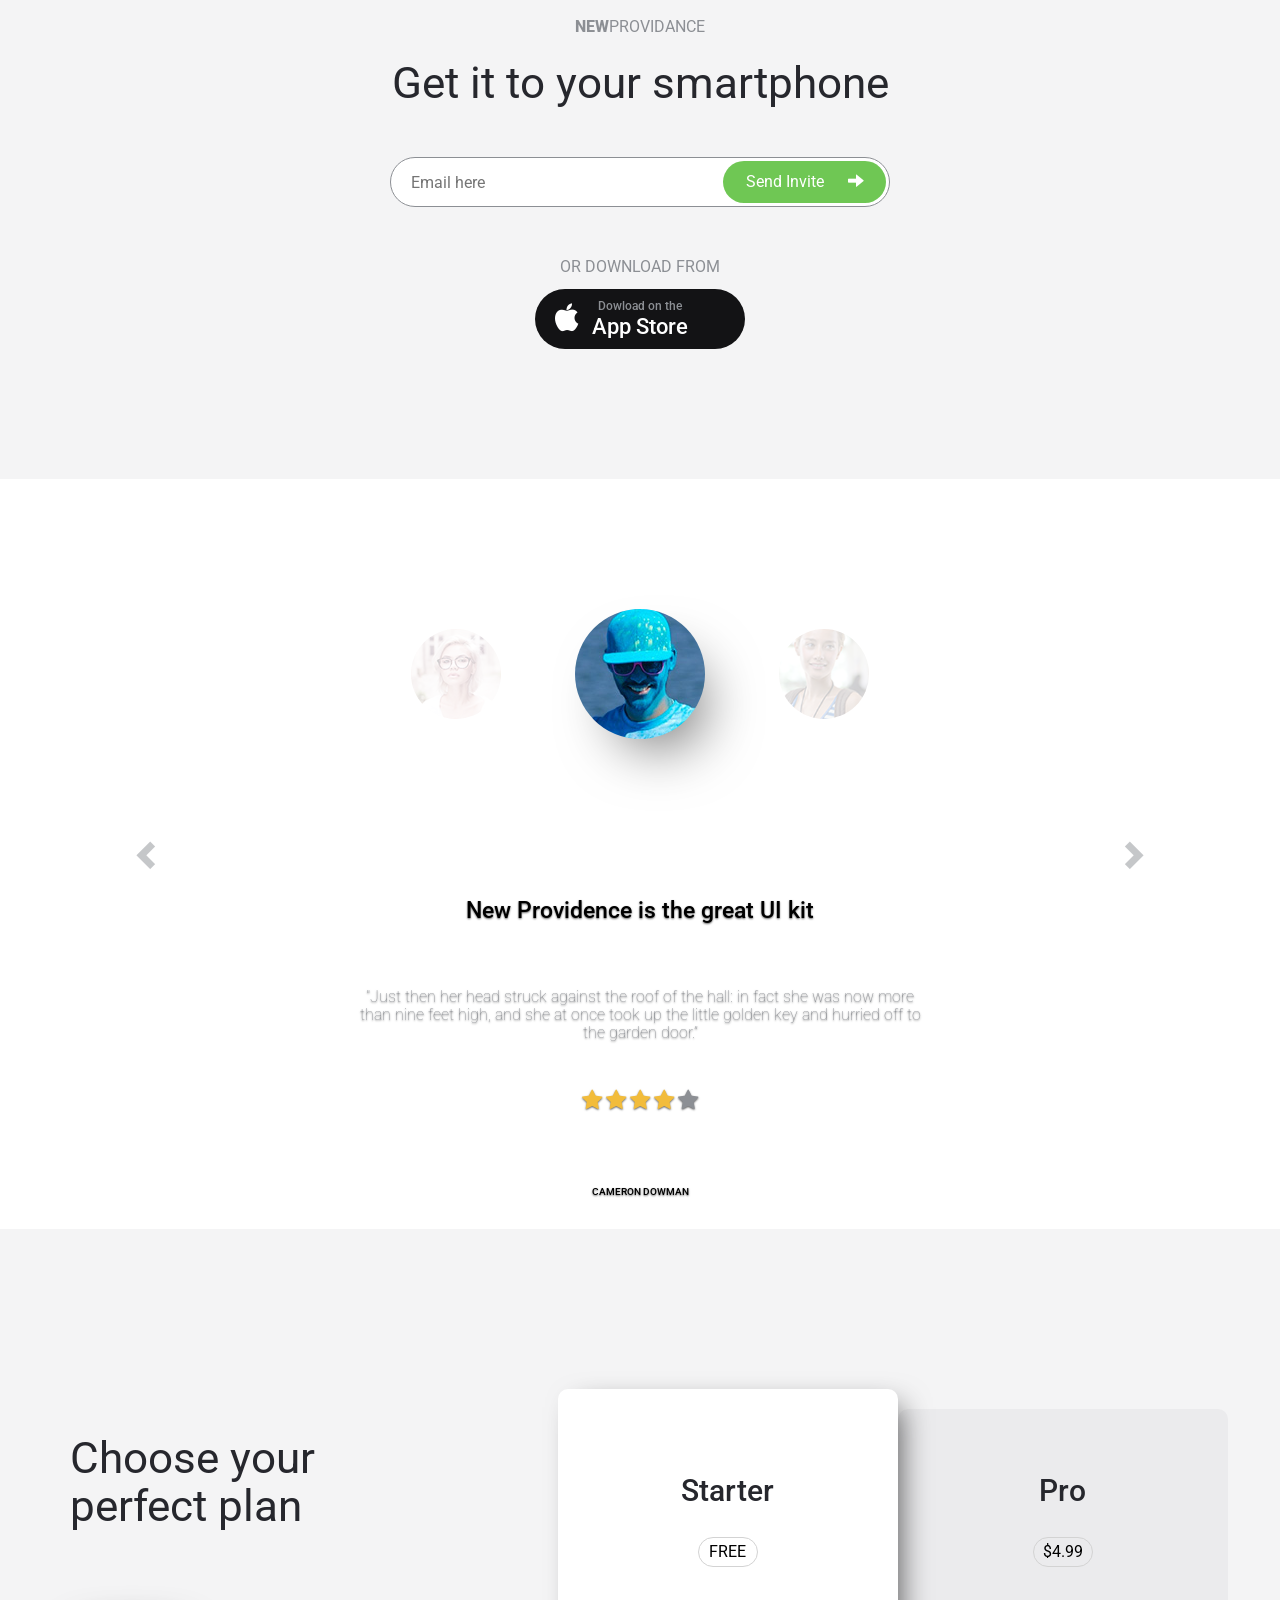
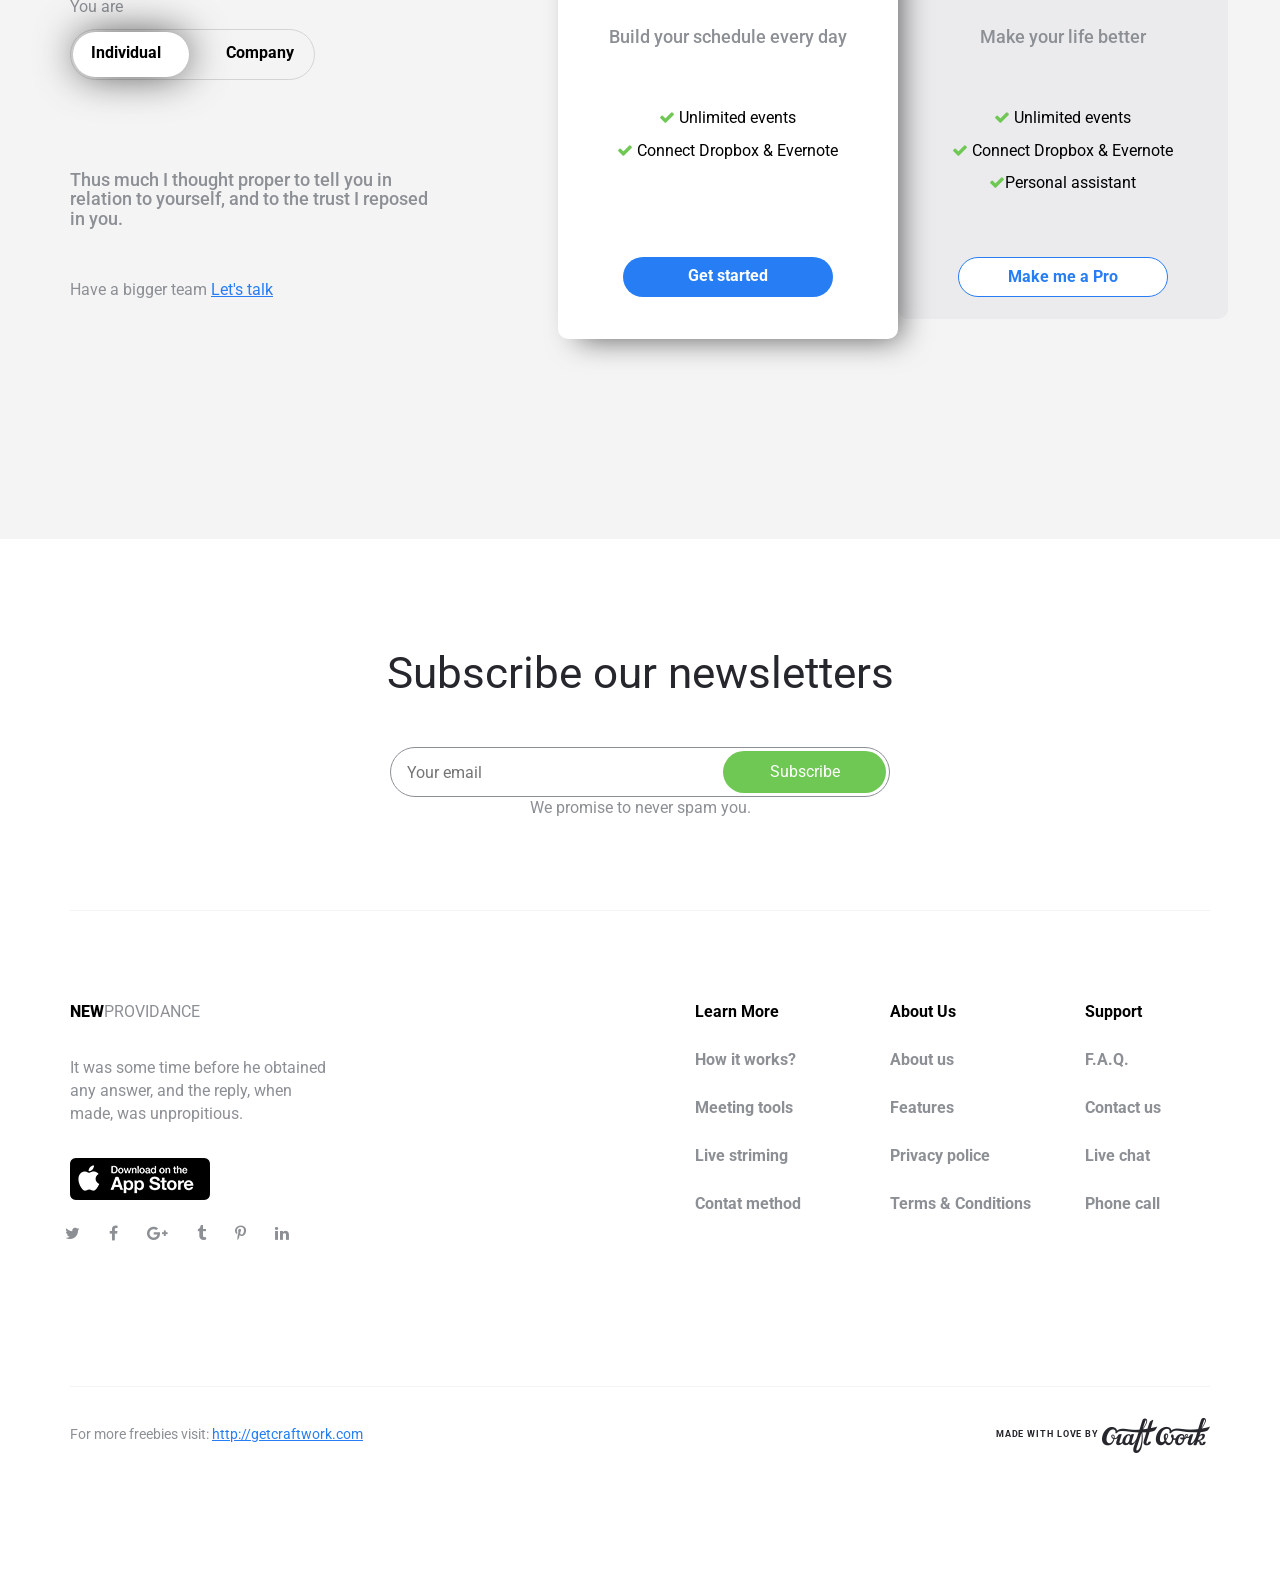
==== commit 5986cfe3: "new" ====
--- a/index.html
+++ b/index.html
@@ -174,7 +174,7 @@
      </div>   
 </section>
 
-<!-- <section id="section_5">
+<section id="section_5">
     <div class="container">
         <div class="row">
         <div class="iphone-screens">
@@ -215,7 +215,7 @@
         </div>
     </div>
 </div>
-</section> -->
+</section>
  
 <section id="section_6">
     <div class="container">
--- a/css/style.css
+++ b/css/style.css
@@ -6,6 +6,7 @@
     text-align: center;
     vertical-align: center;
     word-wrap:break-word;
+    overflow-x:  hidden;
     }
 p{
     color:#8C8F94;
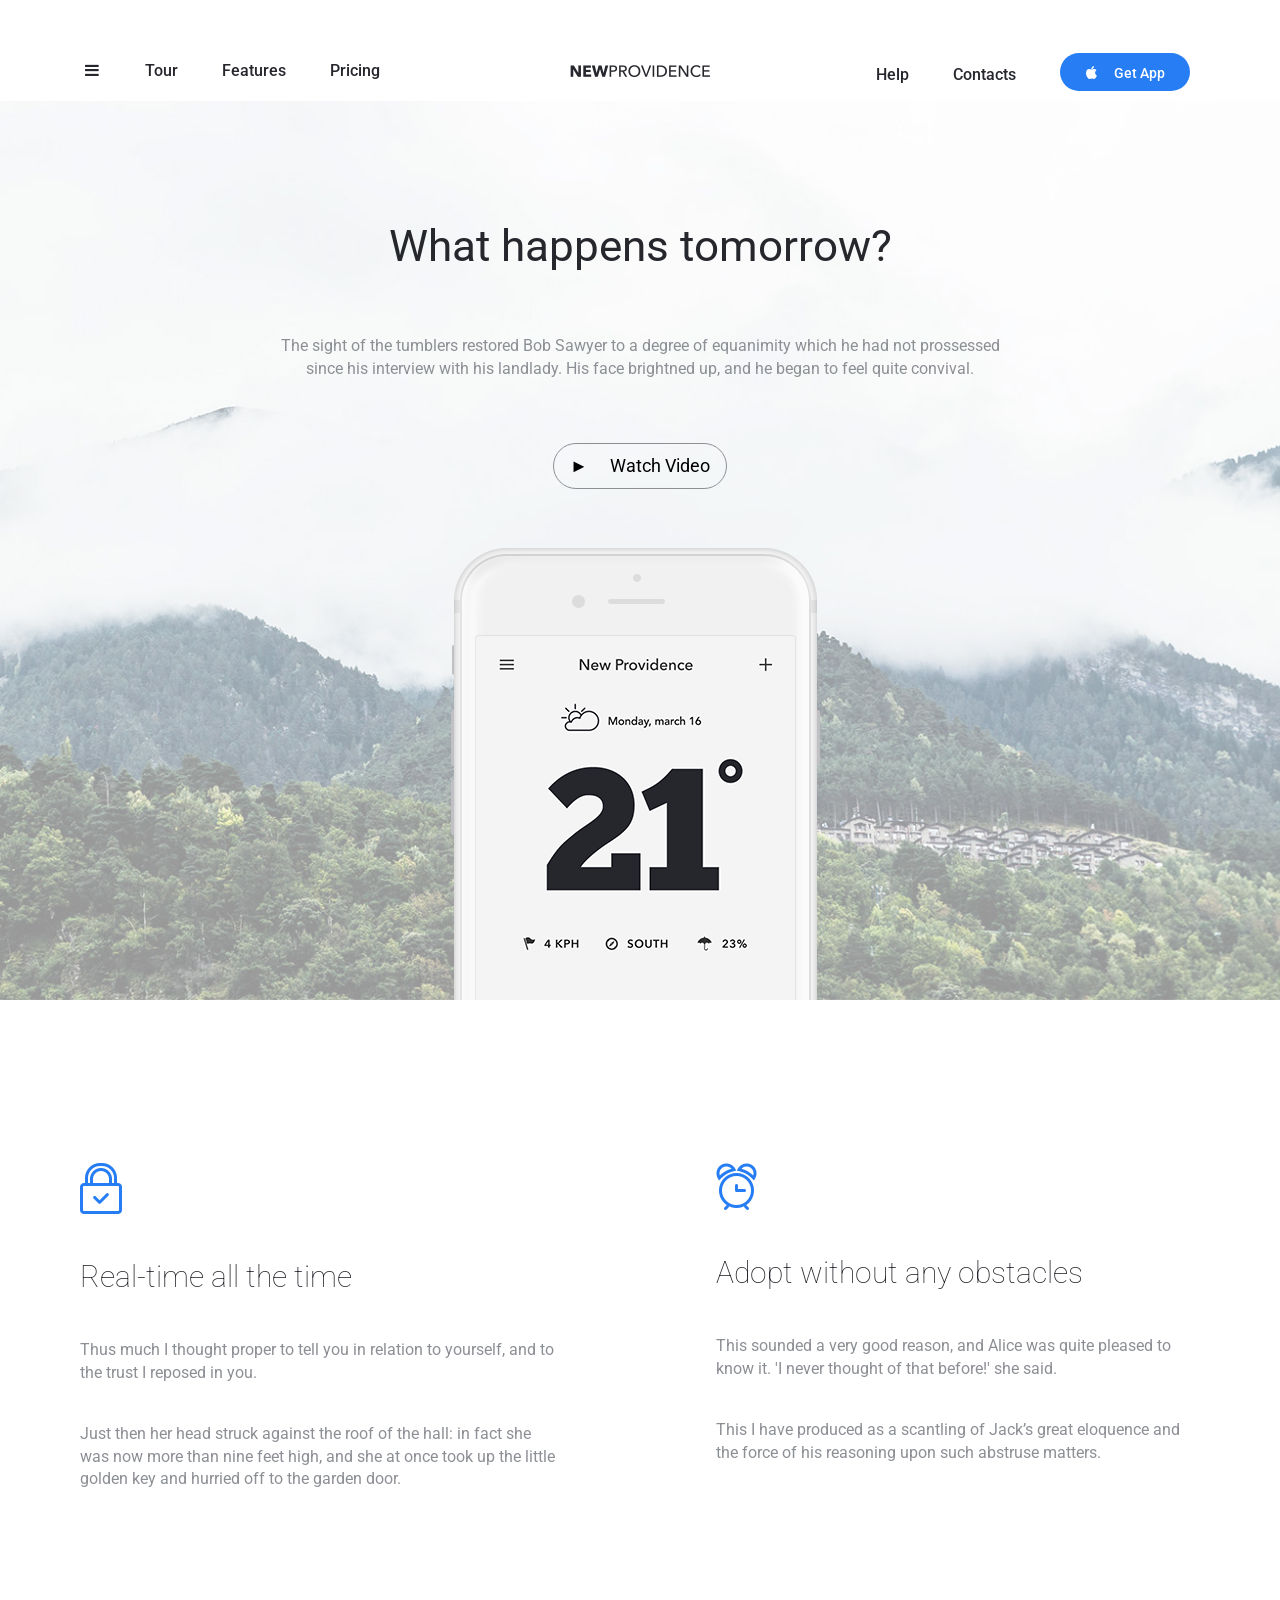
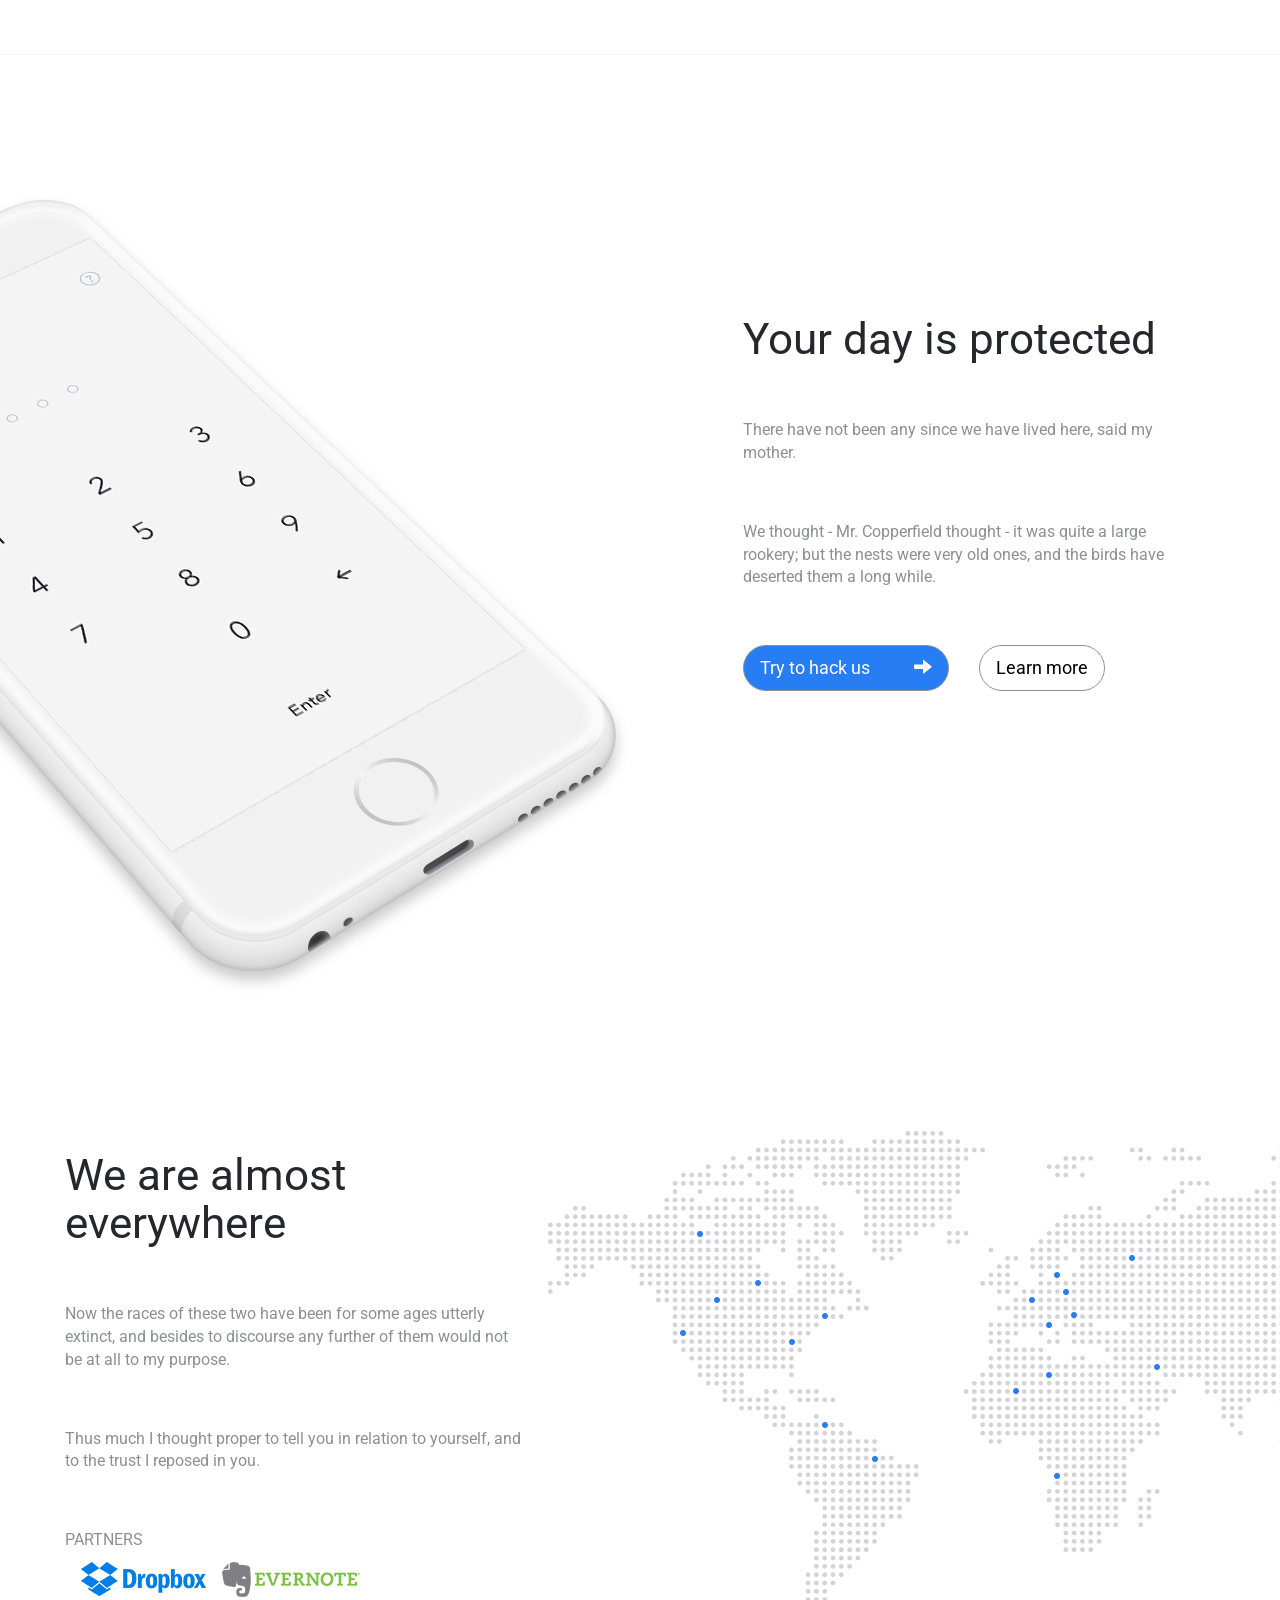
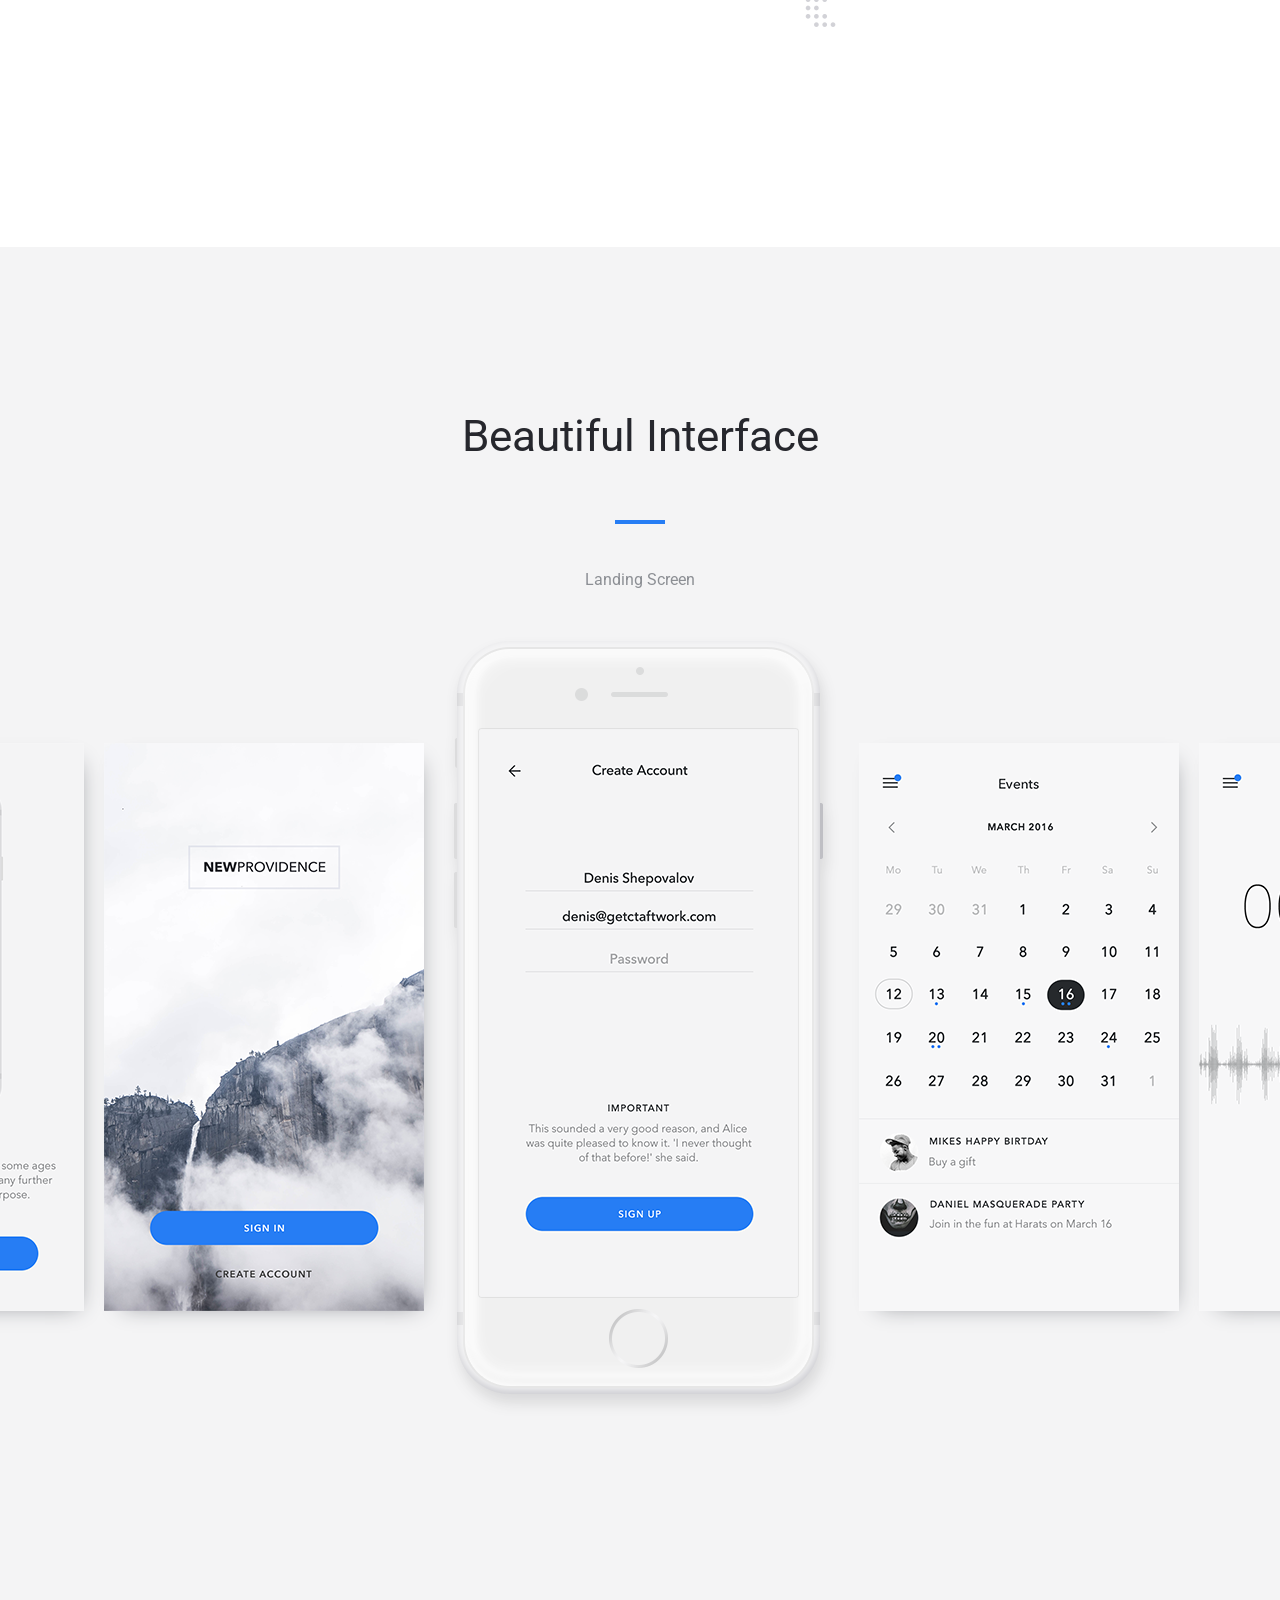
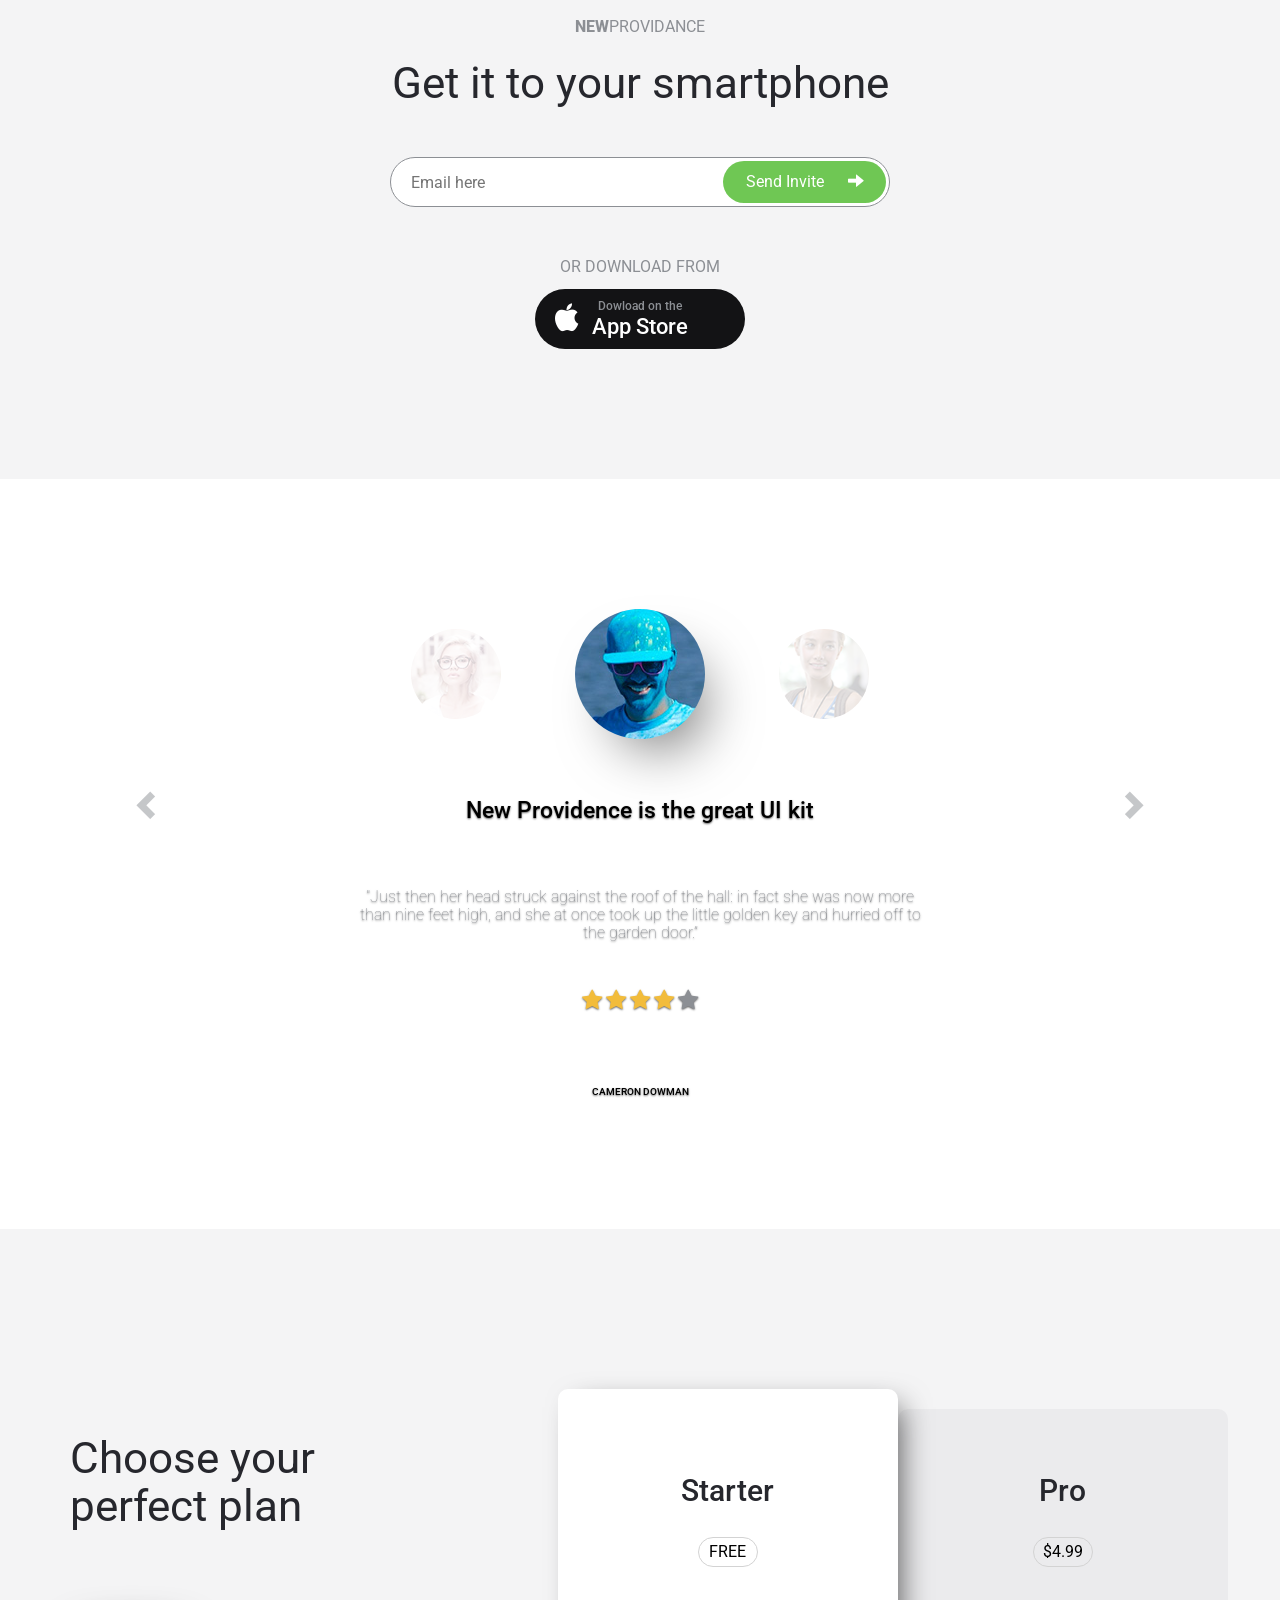
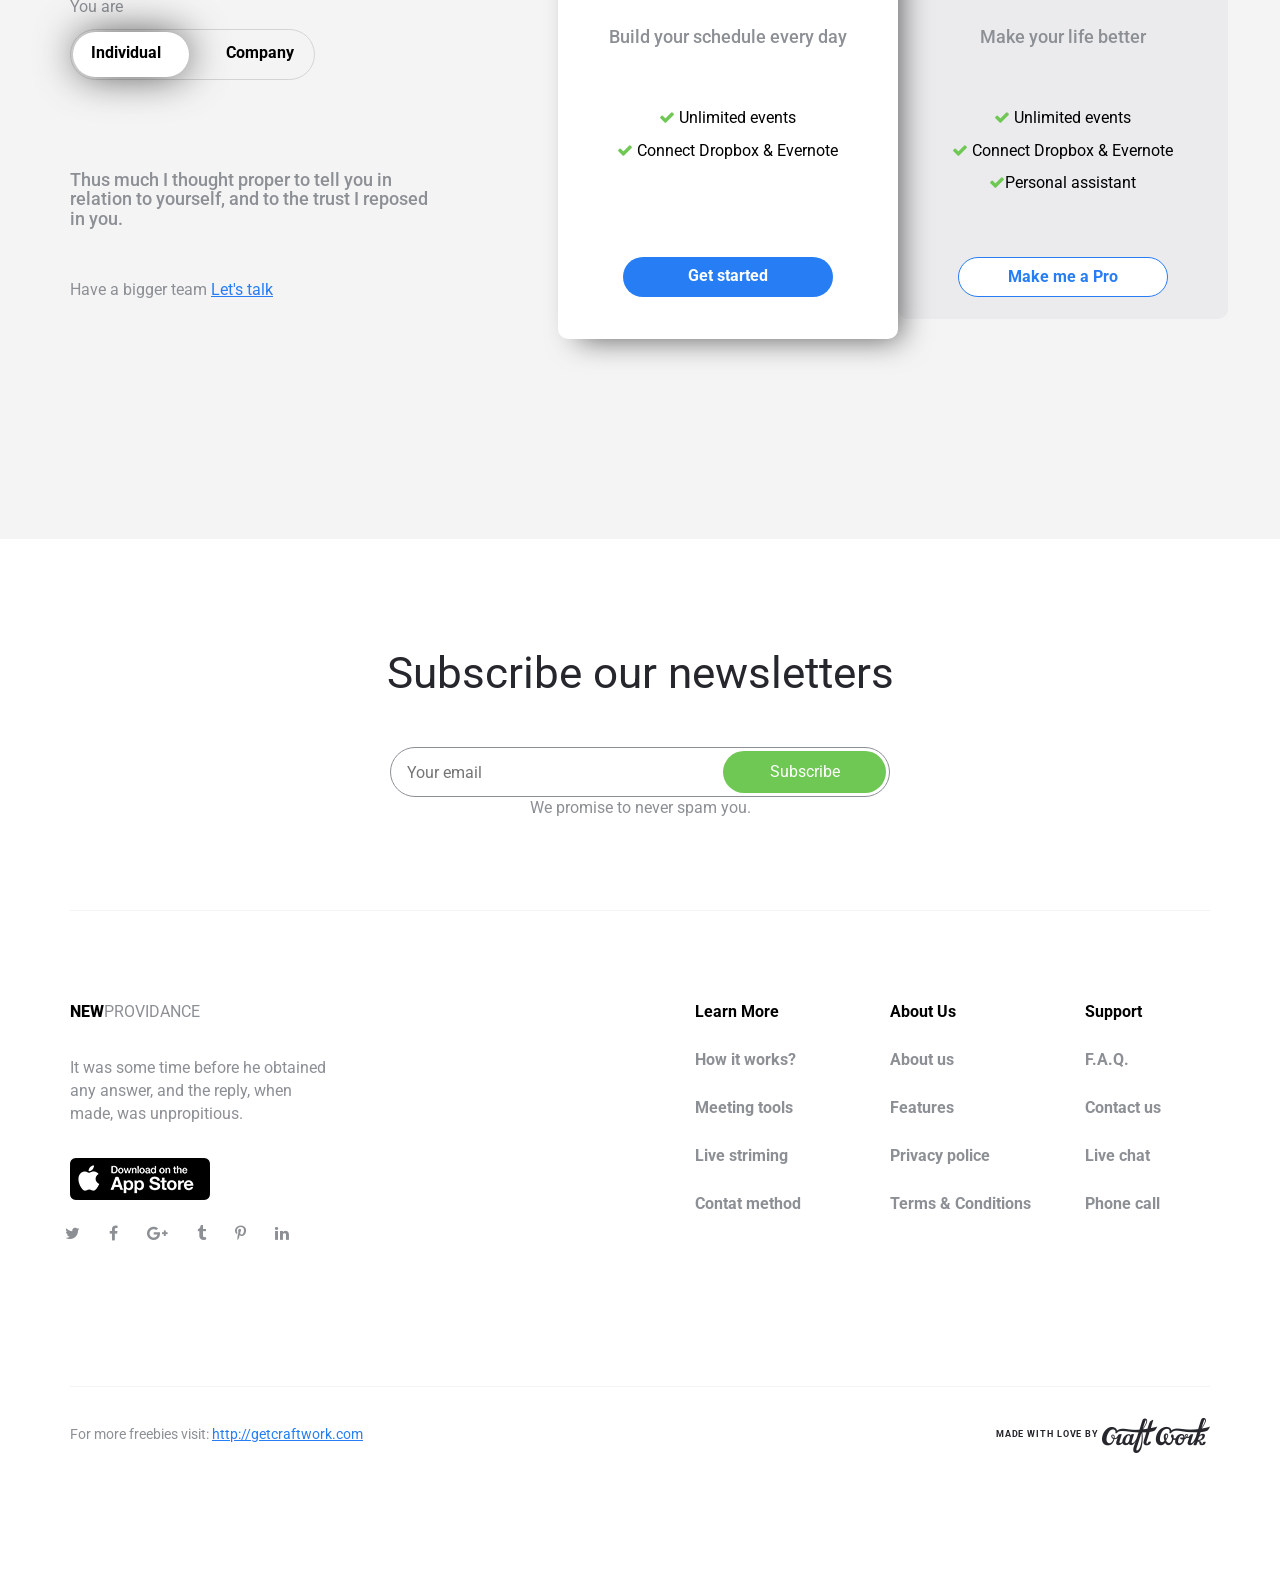
==== commit 36b3c1a3: "new commit" ====
--- a/index.html
+++ b/index.html
@@ -221,7 +221,7 @@
     <div class="container">
             <div class="row"> 
                 <div class="col-md-12">
-                    <div id="myCarousel" class="carousel slide" data-interval="10000000" data-ride="carousel">
+                    <div id="myCarousel" class="carousel slide" data-interval="3000" data-ride="carousel">
                          
                             <ul class="carousel-indicators list-inline">
                            
--- a/css/style.css
+++ b/css/style.css
@@ -6,42 +6,33 @@
     text-align: center;
     vertical-align: center;
     word-wrap:break-word;
-    overflow-x:  hidden;
-    }
+    overflow-x:  hidden;}
+
 p{
-    color:#8C8F94;
-}
+    color:#8C8F94;}
 
 a { color:#26272D;
-    outline:none !important;
-}
+    outline:none !important;}
 
 a:hover{
     text-decoration: none;
-    color:#267DF4;
-}
+    color:#267DF4;}
 
 ul {
     list-style-type: none;
     float:none;
     font-weight: 900;
-    color:#8C8F94;
-}
+    color:#8C8F94;}
 
 li {
     list-style-type: none;
     float:none;
     font-weight: 700;
-    color:#8C8F94;
-}
-
-
+    color:#8C8F94;}
 
 h1{
     font-size: 44px;
-    font-weight: 400;
-}
-
+    font-weight: 400;}
 
                 /*start navbar-fixed-top*/
 .navbar-fixed-top{
@@ -51,8 +42,7 @@
     color:#8C8F94;
     background-color:white;
     -webkit-transition: all 0.3s ease;
-    transition: all 0.3s ease;
-}
+    transition: all 0.3s ease;}
 
 .navbar-fixed-top.sticky{
     background-color:white;
@@ -62,19 +52,13 @@
     margin: 0 auto;
     -webkit-box-shadow: 1px 9px 15px -9px rgba(0,0,0,0.63);
     -moz-box-shadow: 1px 9px 15px -9px rgba(0,0,0,0.63);
-    box-shadow: 1px 9px 15px -9px rgba(0,0,0,0.63);
-}
+    box-shadow: 1px 9px 15px -9px rgba(0,0,0,0.63);}
 
 .navbar-fixed-top ul li i, .navbar-fixed-top ul li a{
-   font-weight: 500;
-}
-
-
-
+   font-weight: 500;}
 
 .navbar-toggle {
-    width: 100%;
-}
+    width: 100%;}
 
 .hidden-menu {
     display: block;
@@ -89,60 +73,47 @@
     left: -300px;
     transition: left 1s;
     z-index: 2;
-    overflow: auto;
-}
-
-
+    overflow: auto;}
 
 .socials a{
     color: white;
-    padding:10px;
-}
+    padding:10px;}
 
 .socials a:hover{
-    color: #267DF4;
-}
+    color: #267DF4;}
 
 .hidden-menu li,p a{
-    color: white;
-}
+    color: white;}
 
 .hidden-menu li,p a:hover{
-    color: #267DF4;
-}
+    color: #267DF4;}
 
 .logo_1 {
     margin-right: 70px;
-    margin-left: 15px;
-}
+    margin-left: 15px;}
 
 .hidden-menu .btn-blue{
     color: white;
-    margin-top:10px;
-}
+    margin-top:10px;}
 
 .hidden-menu .btn-blue:hover{
-    color: white;
-}
+    color: white;}
 
 .hidden-menu .btn-menu {
     padding-bottom:40px;
-    background-color: black;
-}
+    background-color: black;}
 
 .hidden-menu .btn-menu i {
-    color:white;
-}
+    color:white;}
+
 .hidden-menu .btn-menu i:hover {
-    color:#267DF4;
-}
+    color:#267DF4;}
 
 .hidden-menu-ticker {
     display: none;}
 
 .hidden-menu-ticker:checked ~ .hidden-menu {
-    left: 0px;
-}
+    left: 0px;}
 
 .btn-blue{
     position: relative;
@@ -154,46 +125,35 @@
     background-color:#267DF4;
     color:white;}
 
-
 .btn-blue:visited {
-   color:white;
-}
-
+    color:white;}
 
 .btn-blue:hover {
-   color:white;
-}
-
+    color:white;}
 
 .more-info ul{
-    color:white;
-}
+    color:white;}
+
 .more-info ul a{
-    color:#267DF4;
-}
+    color:#267DF4;}
+
 .more-info ul a:hover{
-    color: #23527C;
-}
-
+    color: #23527C;}
 
 .more-info ul a:hover{
-    opacity: 100;
-}
+    opacity: 100;}
+
 .slide_out_menu_footer{
-    margin-top: 300px;
-  }
+    margin-top: 300px;}
 
 .navbar-fixed-top li{
-     padding:0px 20px;
-}
+     padding:0px 20px;}
 
 .checkbox{
     width:60px;
     float:left;
     margin:0px;
-    padding:0px;
-}
-
+    padding:0px;}
                     /*start section_1*/
 #section_1{
     background:url("../images/banner.jpg");
@@ -201,8 +161,7 @@
     background-size: cover;
     background-position: center center;
     overflow: hidden;
-    max-height: 1000px;
-    }
+    max-height: 1000px;}
        
 .What{
     padding-top: 202px;
@@ -241,18 +200,16 @@
    border-bottom: 1px solid #F4F4F4;
     padding-bottom: 125px;}
 
-#section_2 h2{
+#section_2 h2 {
     font-weight: lighter;
-    margin: 46px  auto 46px auto; /*Отступ от верхнего, правого, нижнего и левого края.*/
-}
-#section_2 p{
+    margin: 46px  auto 46px auto;} /*Отступ от верхнего, правого, нижнего и левого края.*/
+
+#section_2 p {
     color: #8C8F94;
-    margin: 38px  auto 38px auto;
-}
+    margin: 38px  auto 38px auto;}
                     /*end section_2*/
 
                     /*start section_3*/
-
 #section_3 {
     margin: 0px  auto 440px auto; /*Отступ от верхнего, правого, нижнего и левого края.*/
     height: auto;}
@@ -314,8 +271,7 @@
 
 .img-1,.img-2,.img-3,.img-4,.main-img{
     padding-top: 0px;
-    margin: 0 auto;
-}
+    margin: 0 auto;}
 
 .img-1,.img-2,.img-3,.img-4{
     box-shadow: 7px 8px 22px -13px #8C8F94;}
@@ -332,9 +288,10 @@
     background-color: #F4F4F5;
     margin: 0px auto; /*Отступ от верхнего, правого, нижнего и левого края.*/
     height:240px;}
+
 .Ready_to_buy p {
-    color:#8C8F94;
-}
+    color:#8C8F94;}
+
 #NEW{
     font-weight: 800;
     color:#8C8F94;}
@@ -377,8 +334,6 @@
      padding-top:65px;
     color:#8C8F94;}
 
-
-
 .btn-dark {
     background-color: #131315;
     color: white;
@@ -387,18 +342,17 @@
     height: 60px;
     -webkit-border-radius: 100px;
     -moz-border-radius: 100px;
-    border-radius: 100px;  
-}
+    border-radius: 100px; }
+
 .btn-dark:hover, .btn-dark:focus {
-  color: white;
-}
-
-.btn-dark i{
+  color: white;}
+
+.btn-dark i {
     position:absolute;
     font-size: 30px; 
     margin-left:-85px;
-    margin-top:7px;
-}
+    margin-top:7px;}
+
 .btn-dark p{
    font-size: 12px;
     padding-top: 2px;
@@ -408,32 +362,28 @@
 .btn-dark h4{
     font-size: 22px;
     padding: 0px;
-    margin: 0px;
-}
+    margin: 0px;}
                 /*end section_5*/
 
                 /*start section_6*/
               /*------carousel--------*/
 #section_6{
     background-color: #FFFFFF;
-    height: 750px;
-}
+    height: 750px;}
+
 #myCarousel .item {
-    padding-top:740px;
-  }
+    padding-top:640px;}
 
 .carousel-caption{
     max-width: 570px;
     margin: 0 auto;
-    padding: 0px;
-}
+    padding: 0px;}
 
 .carousel-caption #kit{
     margin:0px;
     padding-bottom: 60px;
     color:black;
-    font-size: 23px;
-}
+    font-size: 23px;}
 
 .carousel-caption #just{
     margin:0px;
@@ -441,55 +391,45 @@
     color: #8C8F94;
     font-size: 16px;
     line-height: 18px;
-    font-weight:lighter;
-}
+    font-weight:lighter;}
 
 .carousel-caption p{
     margin:0px;
     color: black;
     font-size: 10px;
-    font-weight: 500;
-}
+    font-weight: 500;}
 
 .rating-wrapper{
     padding-top: 35px;
-    padding-bottom: 70px;
-}
+    padding-bottom: 70px;}
 
 .rating-wrapper .gold-star{
-    color: #F2BC3B;
-}
+    color: #F2BC3B;}
 
 .rating-wrapper i{
     color: #8C8F94;
     font-size: 22px;
-    font-weight: lighter;
-}
-
-
+    font-weight: lighter;}
 
 .carousel-control,
 .carousel-control:hover {
     filter: none;
     text-shadow: none;
     color:#8C8F94;
-    font-weight: 100;
-}
+    font-weight: 100;}
 
 .carousel-control.left,
 .carousel-control.right {
-    background-image: none;
-}
+    background-image: none;}
 
 
 /*-----rating---------*/
 
 .carousel-indicators {
     top:130px;
-    position:absolute;
-}
-
-.slide_0, .slide_1, .slide_2  {
+    position:absolute;}
+
+.slide_0, .slide_1, .slide_2 {
     -webkit-border-radius: 10000px;
     -moz-border-radius: 10000px;
     border-radius: 10000px;
@@ -497,12 +437,9 @@
     height: 90px;
     opacity: 0.2;
     margin-left: 35px;
-    margin-right: 35px;
-}
-
-
-
-.slide_0.active, .slide_1.active, .slide_2.active{
+    margin-right: 35px;}
+
+.slide_0.active, .slide_1.active, .slide_2.active {
     -webkit-border-radius: 10000px;
     -moz-border-radius: 10000px;
     border-radius: 10000px;
@@ -513,8 +450,7 @@
     margin-right: 35px;
     -webkit-box-shadow: 19px 29px 57px -22px rgba(0,0,0,0.6);
     -moz-box-shadow: 19px 29px 57px -22px rgba(0,0,0,0.6);
-    box-shadow: 19px 29px 57px -22px rgba(0,0,0,0.6);
-}
+    box-shadow: 19px 29px 57px -22px rgba(0,0,0,0.6);}
                     /*end section_6*/
               /*------end  carousel--------*/
 
@@ -526,8 +462,7 @@
     padding: 160px  auto 70px auto;}/*Отступ от верхнего, правого, нижнего и левого края.*/
     
 #section_7 p {
-    color:#8C8F94;
-}
+    color:#8C8F94;}
 
 .vsepole {
     padding-bottom:75px;
@@ -536,12 +471,12 @@
 
 .Choose{
     margin-top: 205px;
-    margin-bottom: 65px;
-}
+    margin-bottom: 65px;}
+
 .Thus{
     margin-bottom: 50px;
-    color: #8C8F94;
-}
+    color: #8C8F94;}
+
 .Starter {
     padding-top: 65px;
     margin-top: 160px;
@@ -557,7 +492,6 @@
     z-index: 1;
     float: left;}
 
-
 .Pro {
     margin-left:-50px;
     padding-top: 45px;
@@ -568,17 +502,10 @@
     background-color: #EBEBED;
     border-radius: 10px;
     position:relative;
-    float: left;
-}
+    float: left;}
 
 #section_7 .Starter p, #section_7 .Pro p  {
-    color:black;
-}
-
-#section_7 .col-md-3, .col-md-4  {
-    
-}
-
+    color:black;}
 
 .Build{
     color: #8C8F94;
@@ -595,19 +522,18 @@
     -moz-border-radius: 100px;
     border-radius: 100px;}
 
-.Events{
+.Events {
     min-height: 100px;
-    margin-bottom: 50px;
-}
-
-.lock{
+    margin-bottom: 50px;}
+
+.lock {
     color: #6FC754;}
 
 #talk {
     color:#267DF4;
     text-decoration: underline #267DF4;}
 
-.btn_starter{
+.btn_starter {
     padding-top:2%;
     color:white;
     margin: 0 auto;
@@ -615,16 +541,14 @@
     width: 210px;
     background-color: #267DF4;
     border-radius: 300px;
-    border:none;
-}
-.btn_starter a{
+    border:none;}
+
+.btn_starter a {
     color:white;
-    font-weight: bold;
-}
+    font-weight: bold;}
 
 .btn_starter a:hover{
-    text-decoration: none;
-}
+    text-decoration: none;}
 
 .btn_pro{
     padding-top:2%;
@@ -634,16 +558,14 @@
     width: 210px;
     background-color: white;
     border-radius: 300px;
-    border:1px solid #267DF4;
-}
+    border:1px solid #267DF4;}
 
 .btn_pro a{
     color:#267DF4;
-    font-weight: bold;
-}
+    font-weight: bold;}
+
 .btn_pro a:hover{
-    text-decoration: none;
-}
+    text-decoration: none;}
 
 .btn_starter, .btn_pro {
     padding-top:8px;
@@ -706,129 +628,109 @@
     top:12px;
     position: absolute;
     height: 42px;}
-
                     /*END *section_7*чекбокс*/
-
 
                 /*start section_8*/
 #section_8 {
     margin-top: 90px;}/*Отступ от верхнего, правого, нижнего и левого края.*/
 
 #section_8 p {
-    color:#8C8F94;
-}
+    color:#8C8F94;}
 
 .Subscribe{
     border-bottom: 1px solid #F4F4F4;
     padding-bottom: 80px;
     margin: 0px auto;}
 
-
-
                 /*end section_8*/
-
 
                  /*start footer*/
 .footer{
     margin-top:90px;
-    padding-bottom: 130px;
-}
+    padding-bottom: 130px;}
+
 .footer li a{
-    color: #8C8F94;
-}
+    color: #8C8F94;}
+
 .footer li a:hover{
-    color: #267DF4;
-}
+    color: #267DF4;}
+
 .footer li p{
-    color: black;
-}
+    color: black;}
 
 .footer .col-md-3 ul li {
     padding:0px;
-    margin-right: 25px;
-}
+    margin-right: 25px;}
 
 .footer .col-md-2 li{
     padding:0px;
     margin-bottom: 25px;
-    white-space: nowrap;
-}
+    white-space: nowrap;}
 
 .footer #NEW {
-    color:black;
-}
+    color:black;}
+
 .footer #IT{
-    color: #8C8F94;
-}
+    color: #8C8F94;}
 
 .container_footer{
     border-top: 1px solid #F4F4F4;
-    margin-top: 130px;
-}
+    margin-top: 130px;}
 
 .app-store-download_2{
     background-color: black;
     width:140px;
     -webkit-border-radius: 10px;
     -moz-border-radius: 10px;
-    border-radius: 10px;
-}
+    border-radius: 10px;}
 
 .footer .more-info {
     line-height: 24px;
     font-size: 14px;
     color: #8C8F94;
-    margin-top:35px;
-}
+    margin-top:35px;}
+
 .footer .more-info a{
     color: #267DF4;
-    text-decoration: underline;
-}
+    text-decoration: underline;}
+
 .footer .made-by {
     font-size: 9px;
     font-weight: 700;
     line-height: 22px;
     text-transform: uppercase;
     letter-spacing: 0.1em;
-    margin-top:30px;
-}       
-
-
+    margin-top:30px;}       
 
 /*end footer*/
-
-
 
 
 @media only screen and (max-width:1200px){   
     .image-list{
-        transform:translateX(-22%);
-    }
+        transform:translateX(-22%);}
+    
    .Starter, .Pro {
-       width: 275px;
-    }  
+       width: 275px;}  
     
     .slide_0, .slide_1, .slide_2  {
         width: 50px;
         height: 50px;
-        margin: 8%;
-    }
+        margin: 8%;}
     
     #myCarousel .item {
-        padding-top:auto;
-    }
+        padding-top:auto;}
 
     .slide_0.active, .slide_1.active, .slide_2.active{
         width: 72px;
         height: 72px;
-        margin: 8%;
-    }
-}
+        margin: 8%;}
+  }
+
+
 @media only screen and (max-width:1000px){
     .Starter, .Pro {
         width: 325px;
-        margin-left:auto;
-        }
+        margin-left:auto;}
     
     .navbar-fixed-top.sticky {
         background-color:white;
@@ -842,7 +744,7 @@
         max-width: 95%;
         max-height: 95%;
         padding-top:30px;
-    right:0%;}
+        right:0%;}
     
     .iphone-feature_wrap{
         padding-top:0px;}
@@ -864,55 +766,63 @@
         transform:translateX(-22%);}
     
     .navbar-fixed-top .col-xs-4:last-child {
-        display: none;
-    }
+        display: none;}
+    
     .navbar-fixed-top .col-xs-4 ul li a:first-child {
-        display: none;
-    }
+        display: none;}
+        
      .slide_out_menu_footer{
-         margin-top: 40%;
-    }
+         margin-top: 40%;}
     
       .map {
         top: 25px;
         max-width: 99%;
-        max-height: 99%;
-    }
+        max-height: 99%;}
+    
     .footer .col-md-2 {
         min-width:30%;
         float: left;
-        margin-top:20px;
-    }
-    
+        margin-top:20px;}
 } 
+
+
+
 @media only screen and (max-width:980px){   
     .image-list{
-        transform:translateX(-28%);
-    }
+        transform:translateX(-28%);}
 }
+
+
 @media only screen and (max-width:620px){   
     .image-list{
-        transform:translateX(-32%);
-    }
+        transform:translateX(-32%);}
     
     .slide_0, .slide_1, .slide_2  {
         width: 30px;
         height: 30px;
-        margin: 5%;
-    }
+        margin: 5%;}
     
     #myCarousel .item {
-        padding-top:650px;
-    }
+        padding-top:650px;}
 
     .slide_0.active, .slide_1.active, .slide_2.active{
         width: 45px;
         height: 45px;
-        margin: 5%;
-    }
+        margin: 5%;}
+    
     .footer .col-md-2 li{
-    margin-bottom: 10px;}
+        margin-bottom: 10px;}
+    
+    .navbar-fixed-top .container {
+        background: url("../images/logo.png");
+        background-repeat: no-repeat;
+        background-position: center 5px;
+        overflow: hidden;}
+    
+    .navbar-fixed-top .col-xs-4:nth-child(2) {
+        display: none;}
 }
+
 
 @media only screen and (max-width:500px){  
 
@@ -929,5 +839,4 @@
     
     .button_5{
        position: relative;}
-}
-
+}
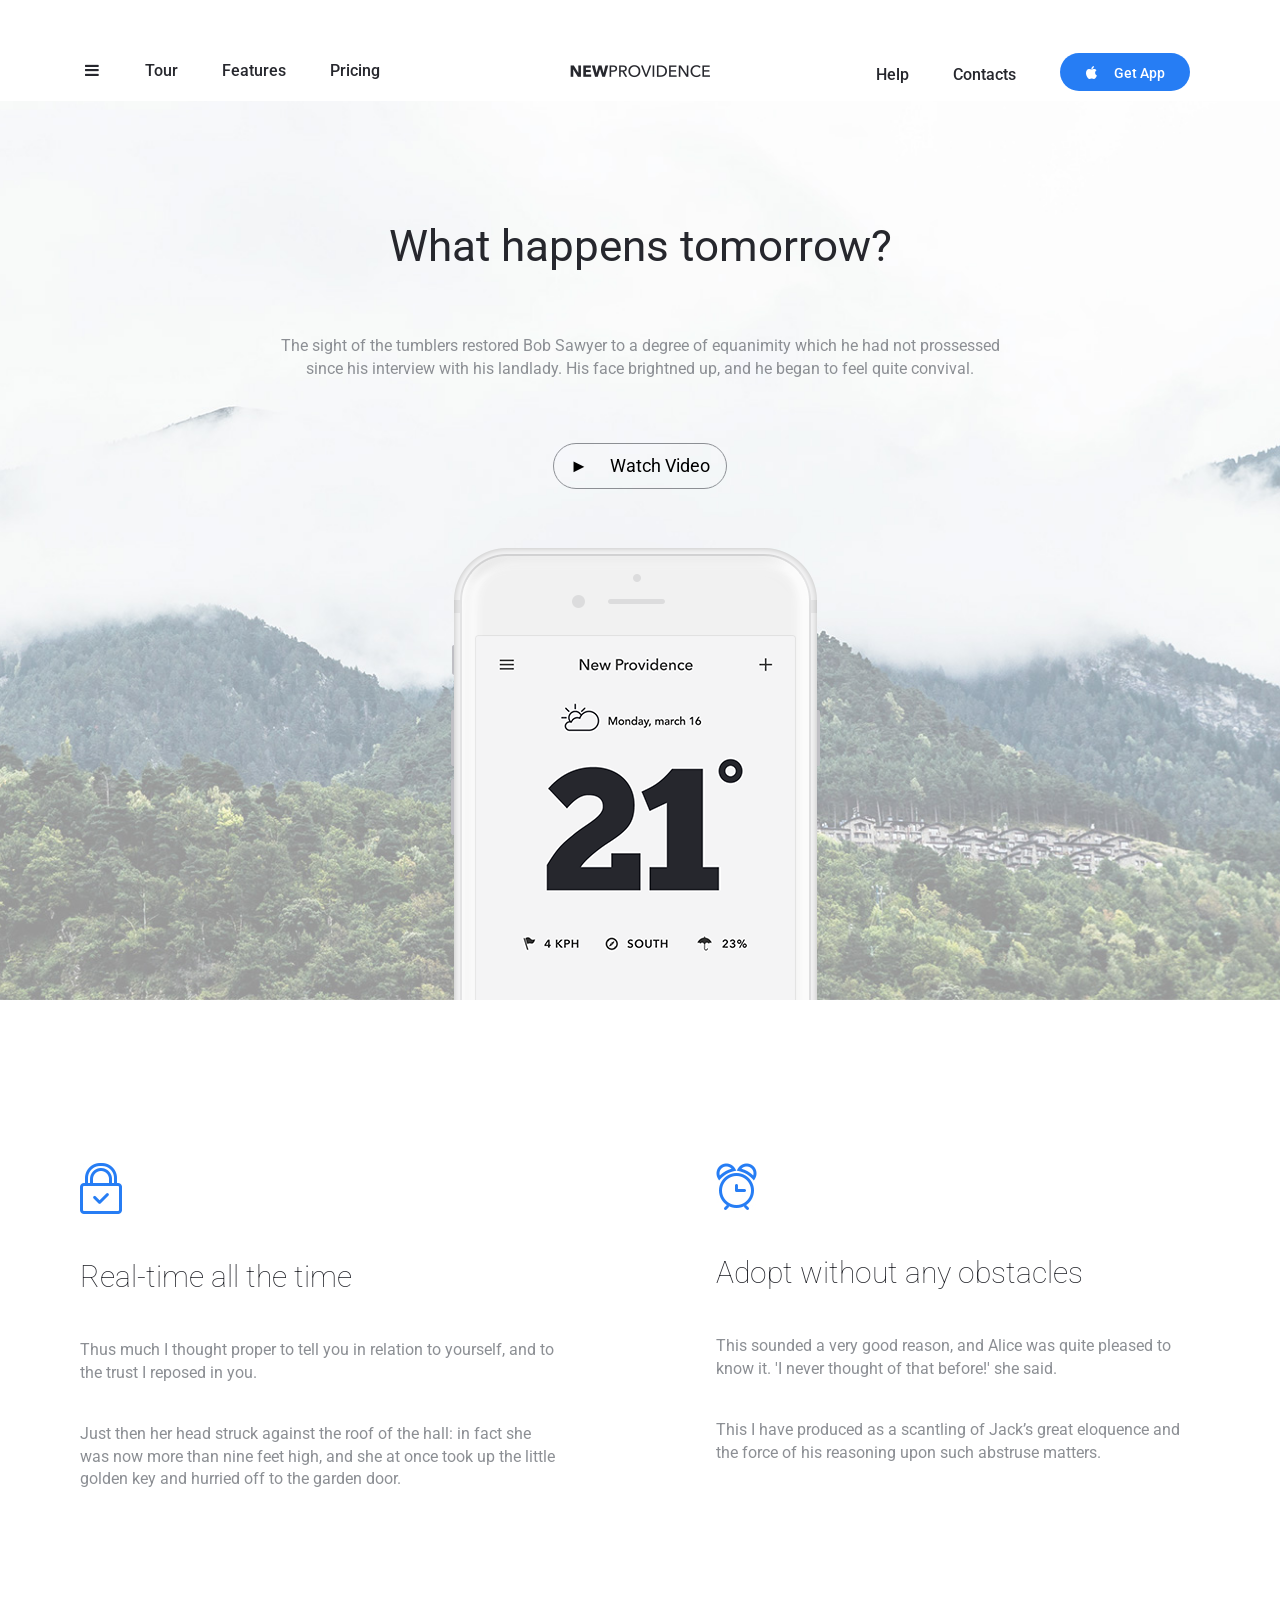
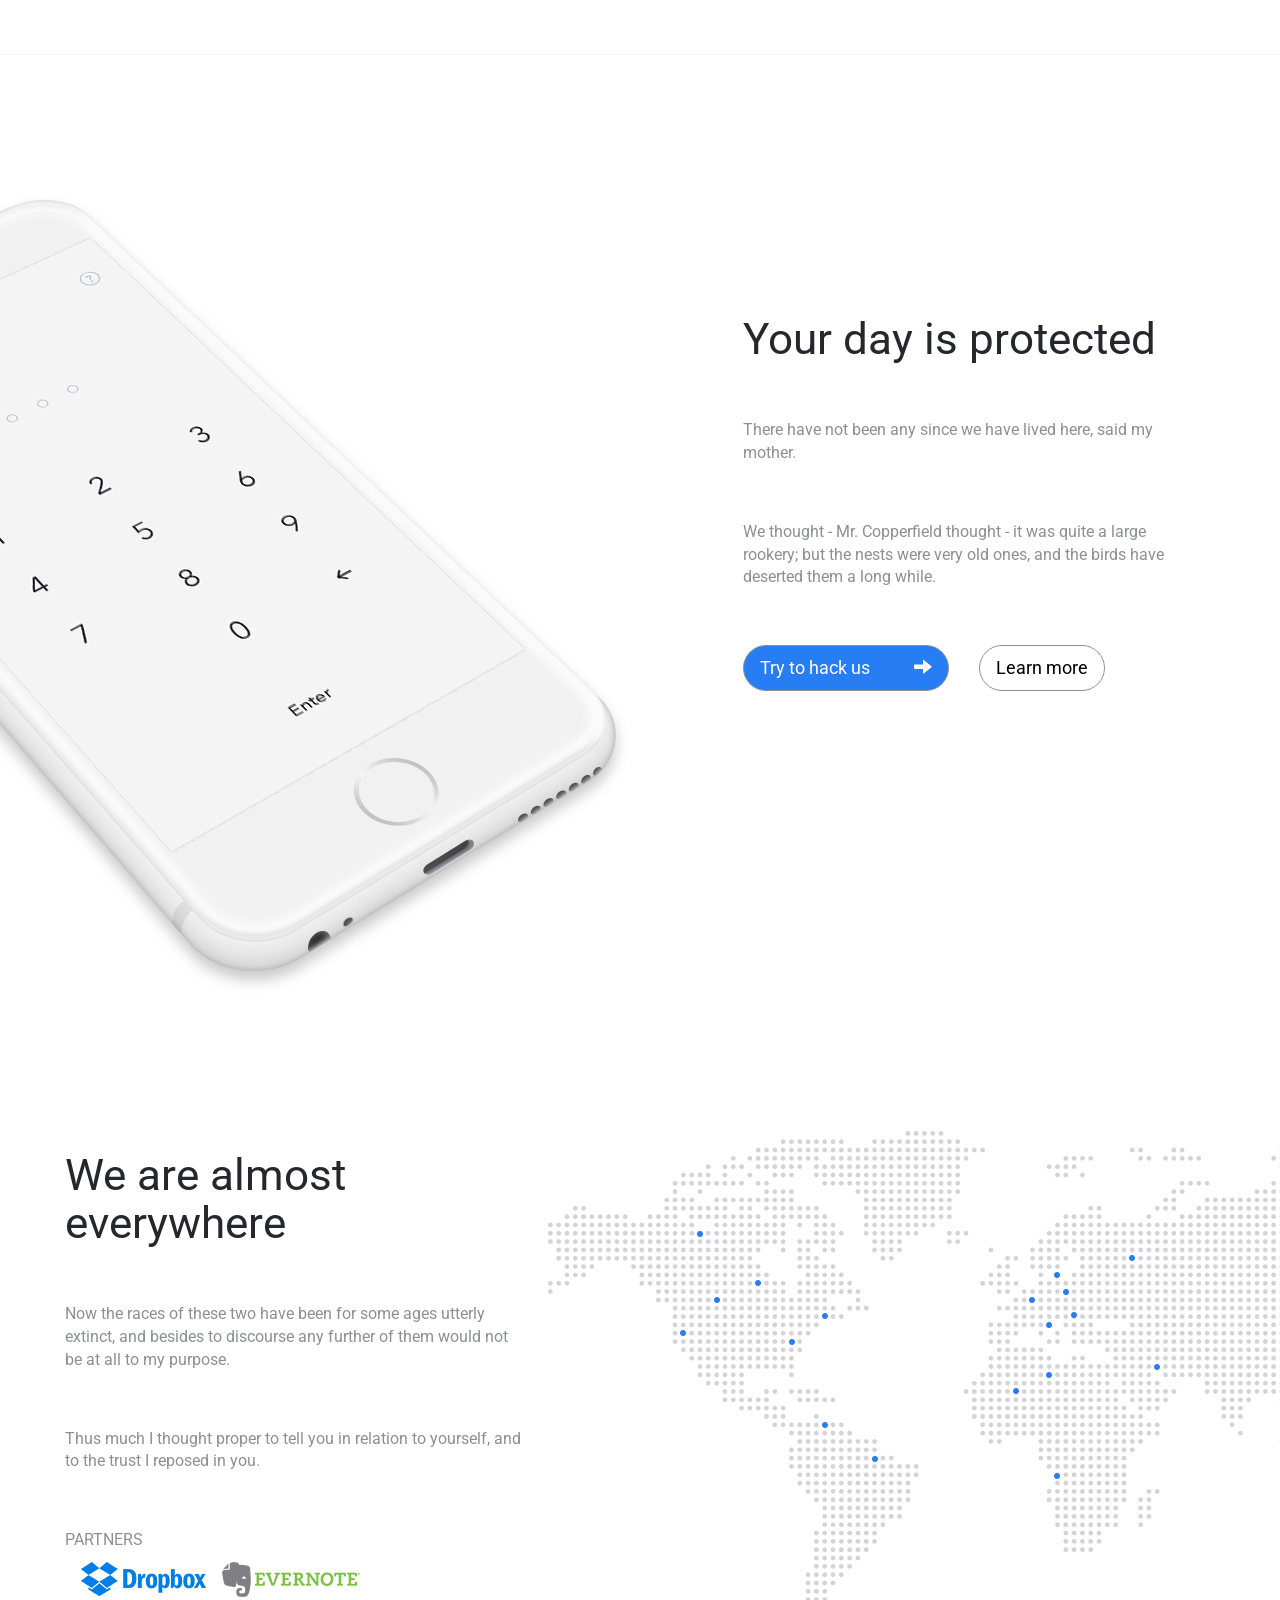
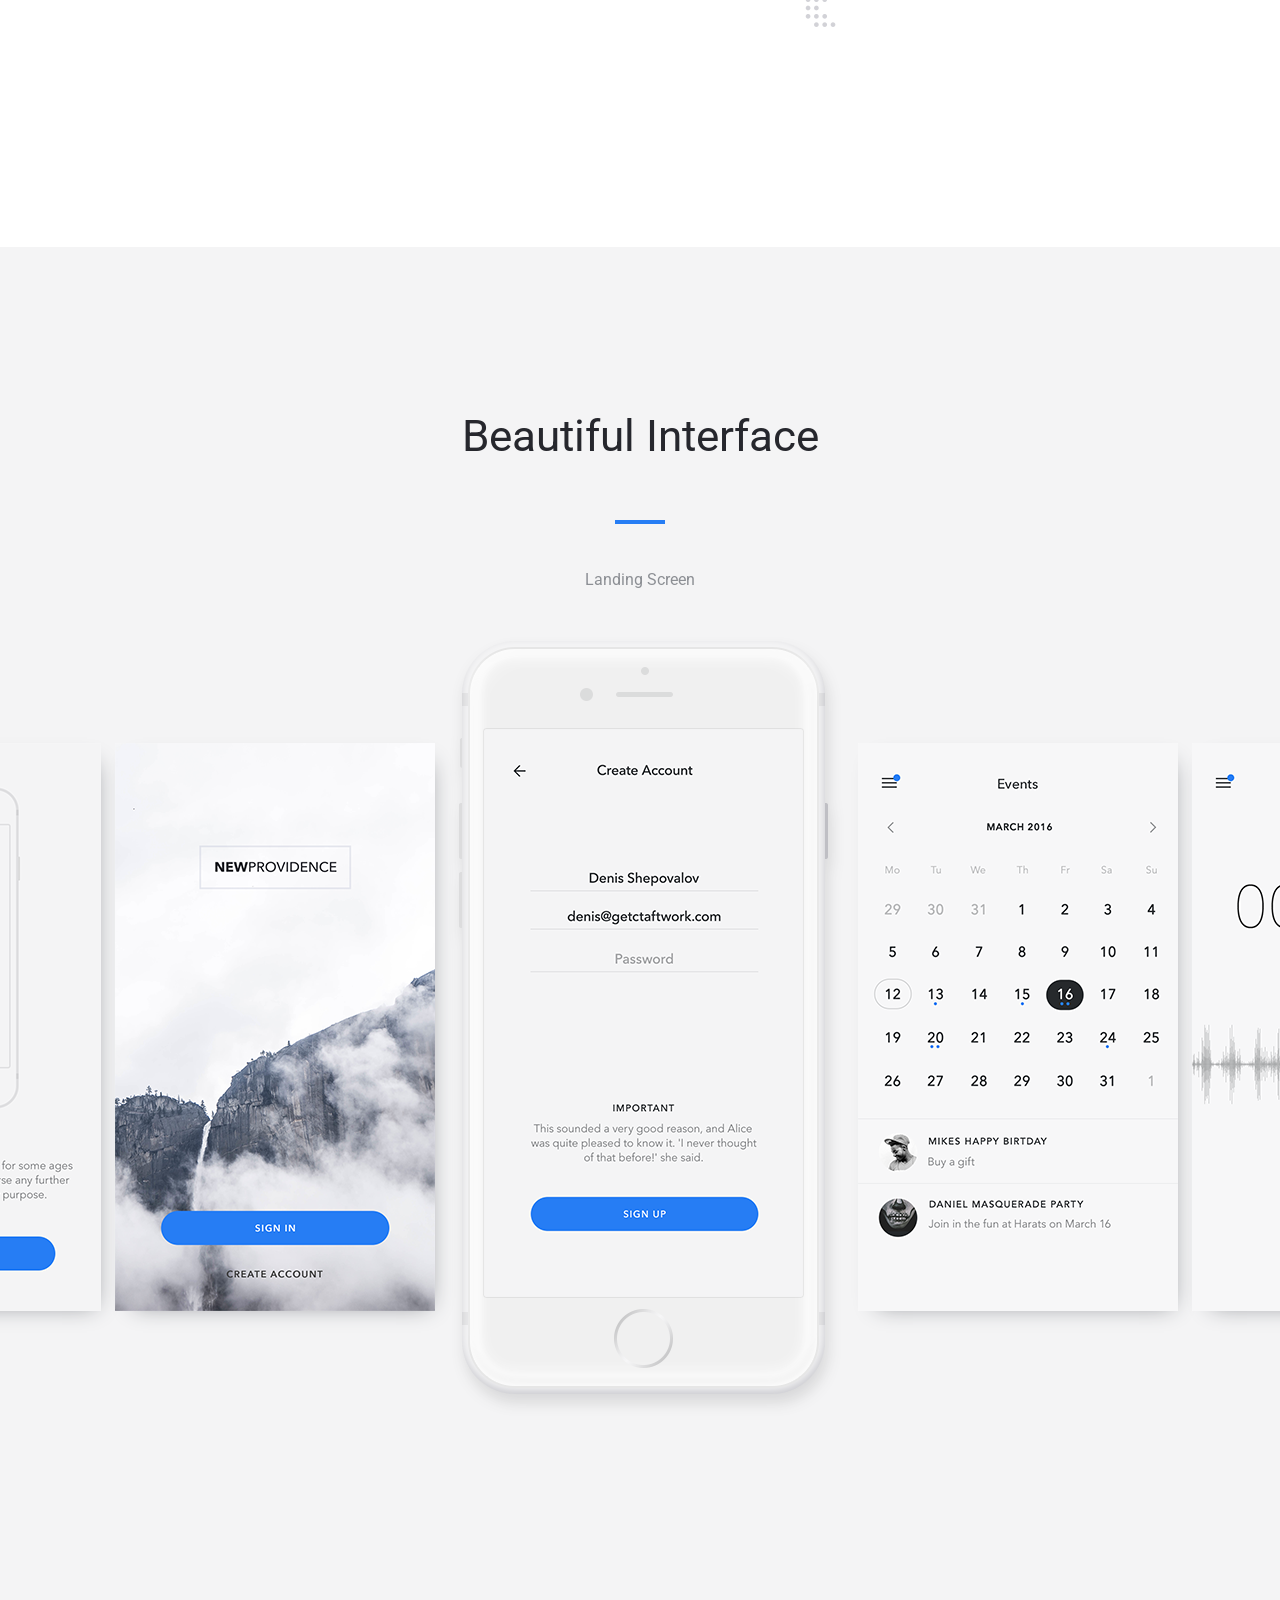
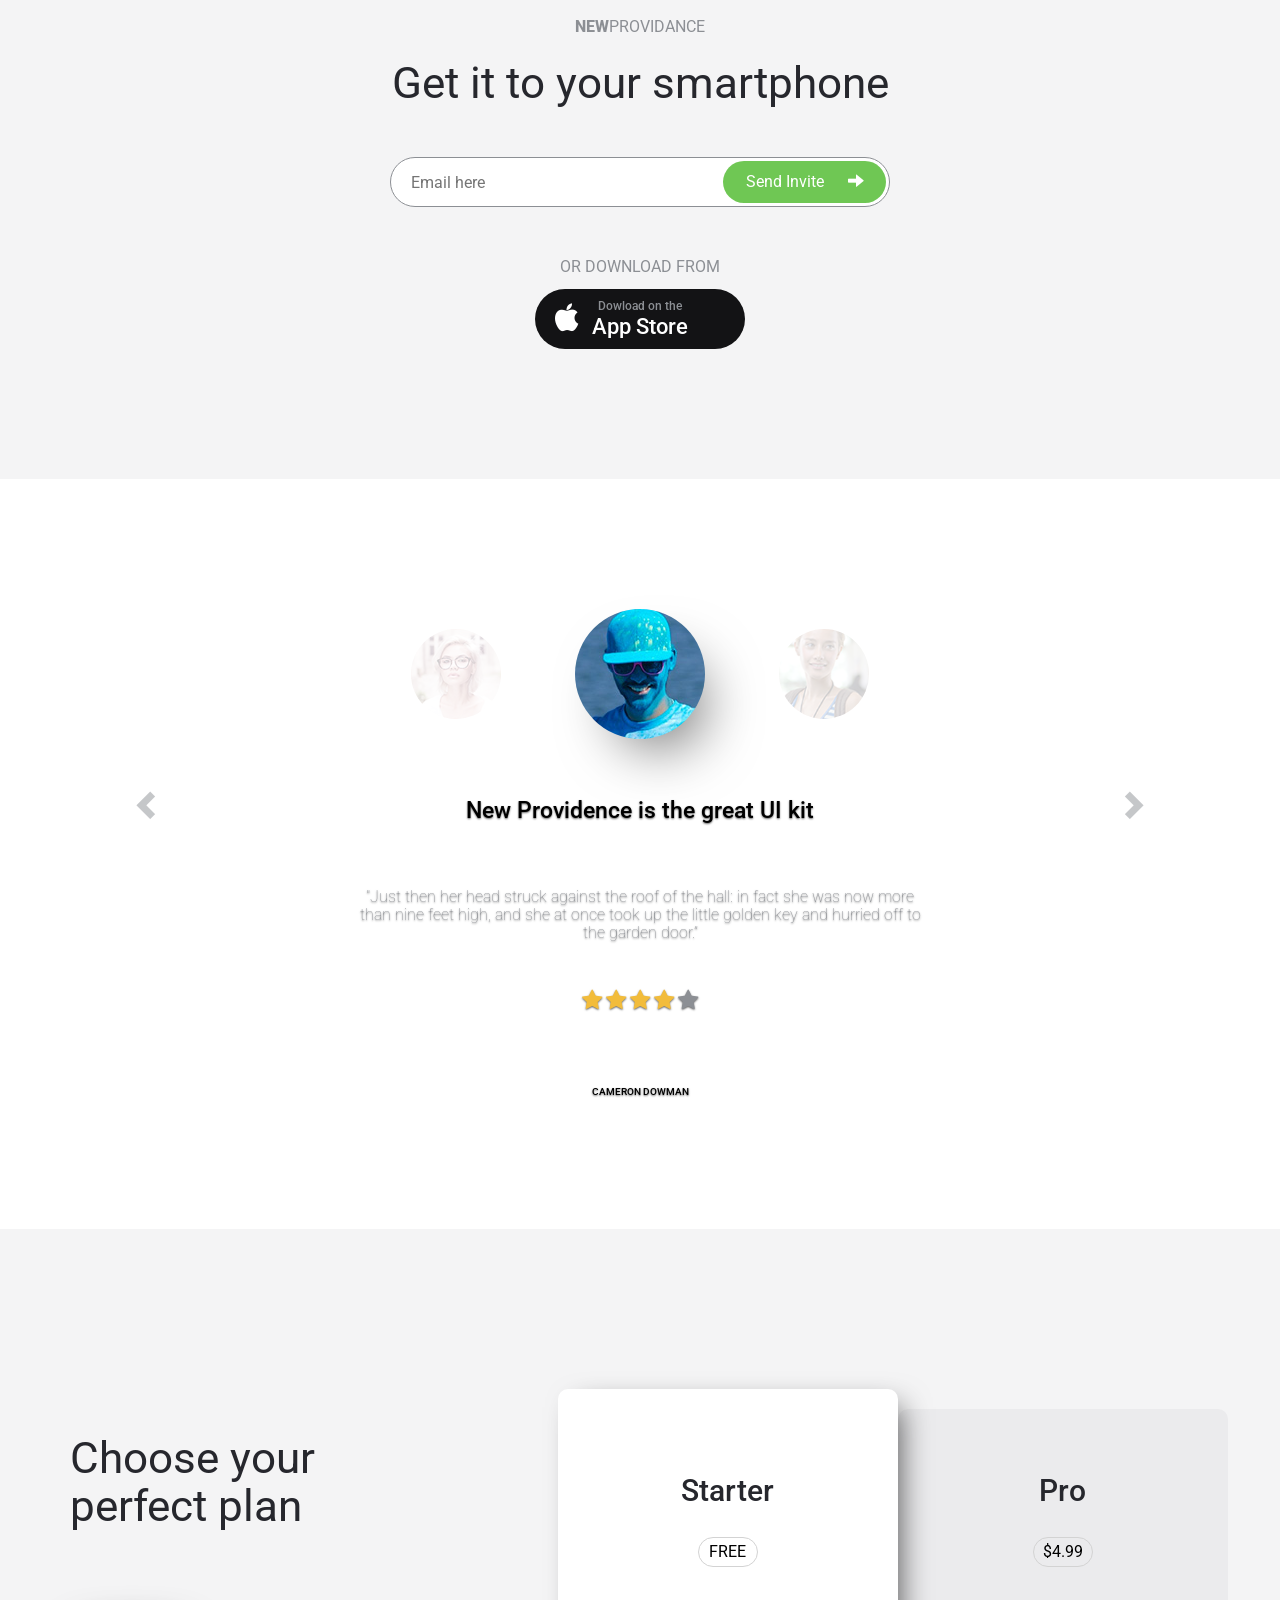
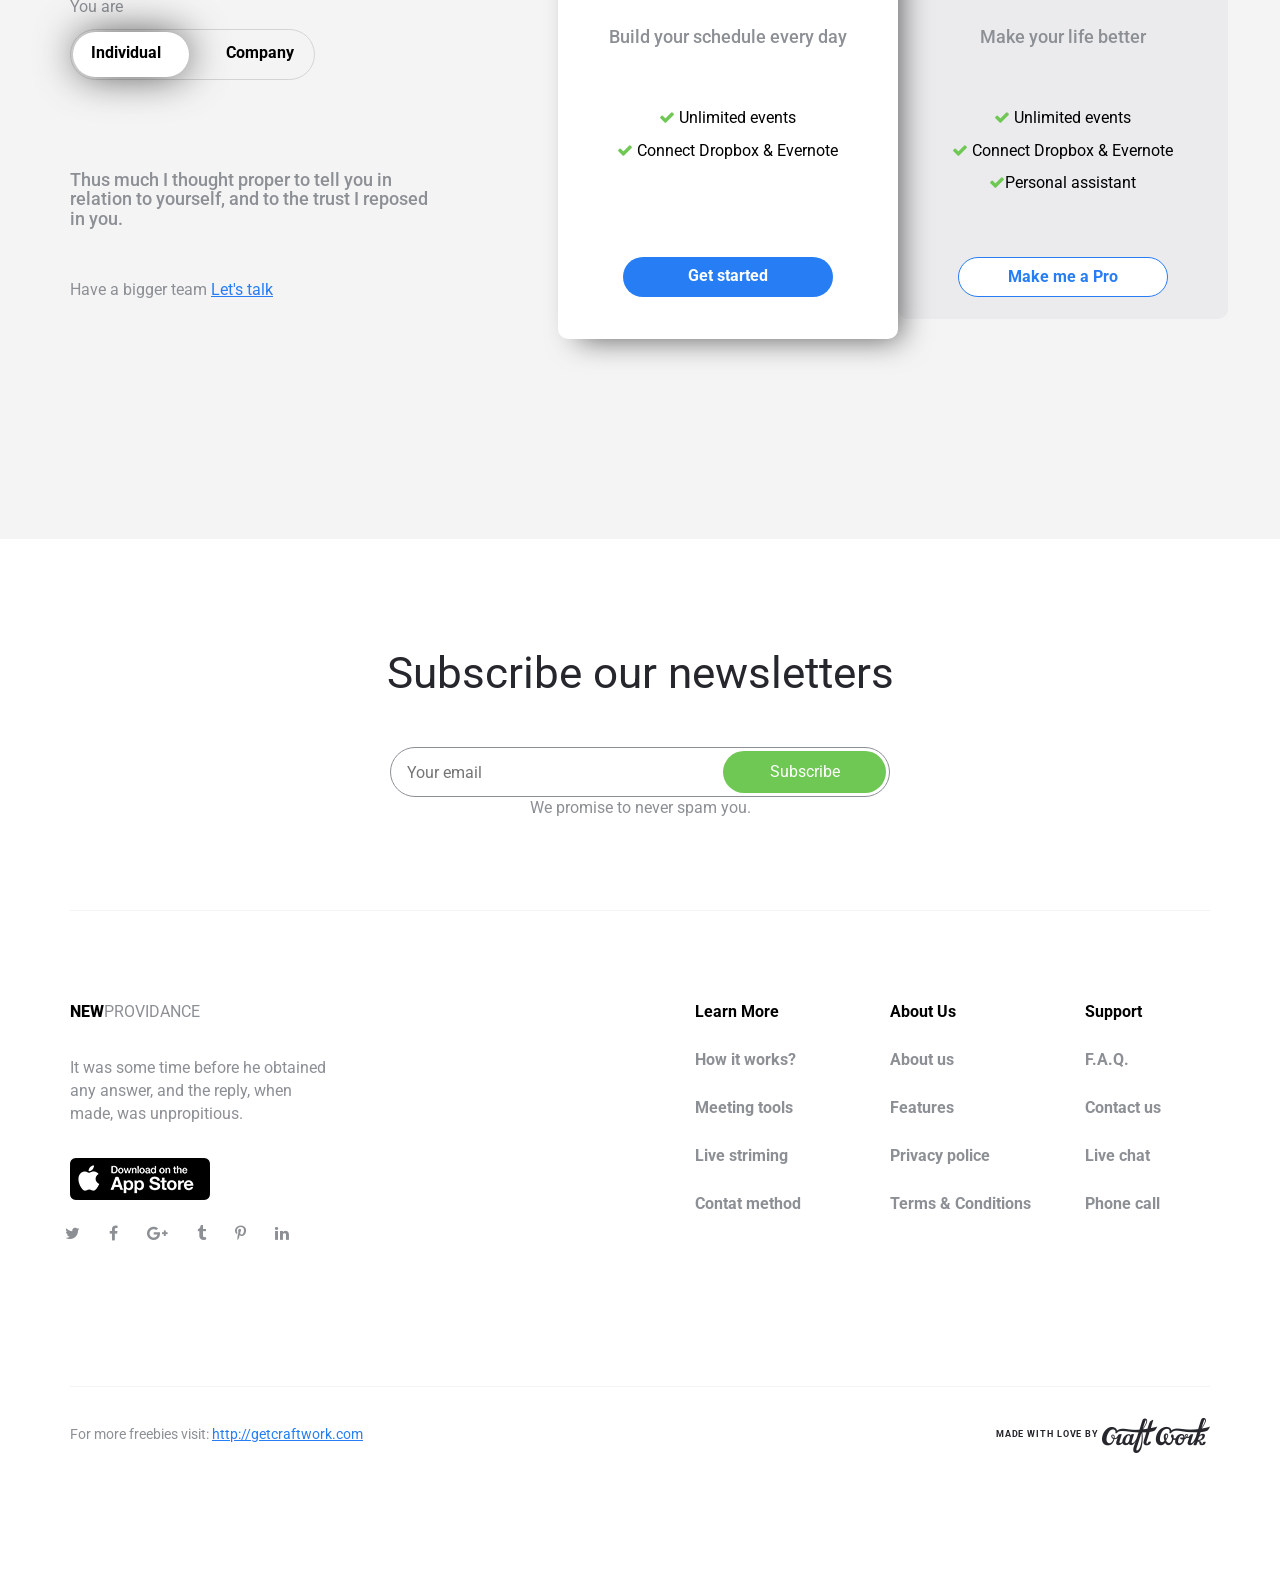
==== commit f5dc4fa7: "new commit" ====
--- a/index.html
+++ b/index.html
@@ -186,11 +186,11 @@
         </div>    
         <div class="image-list wow fadeIn">
             <ul class="list-inline pull center">
-                <li><img src="images/interface/img-1.png" alt="..." class="img-1"><li>
-                <li><img src="images/interface/img-2.png" alt="..." class="img-2"><li>
-                <li><img src="images/interface/main-img.png" alt="..." class="main-img"><li>
-                <li><img src="images/interface/img-3.png" alt="..." class="img-3"><li>
-                <li><img src="images/interface/img-4.png" alt="..." class="img-4"><li>
+                <li><img src="images/interface/img-1.png" alt="..." class="img-1"></li>
+                <li><img src="images/interface/img-2.png" alt="..." class="img-2"></li>
+                <li><img src="images/interface/main-img.png" alt="..." class="main-img"></li>
+                <li><img src="images/interface/img-3.png" alt="..." class="img-3"></li>
+                <li><img src="images/interface/img-4.png" alt="..." class="img-4"></li>
            </ul>
         </div>    
         <div class="Ready_to_buy">
--- a/css/style.css
+++ b/css/style.css
@@ -1,3 +1,6 @@
+html{
+    overflow-x: hidden;}
+
 body {
     font-size: 16px;
     color: #26272D;
